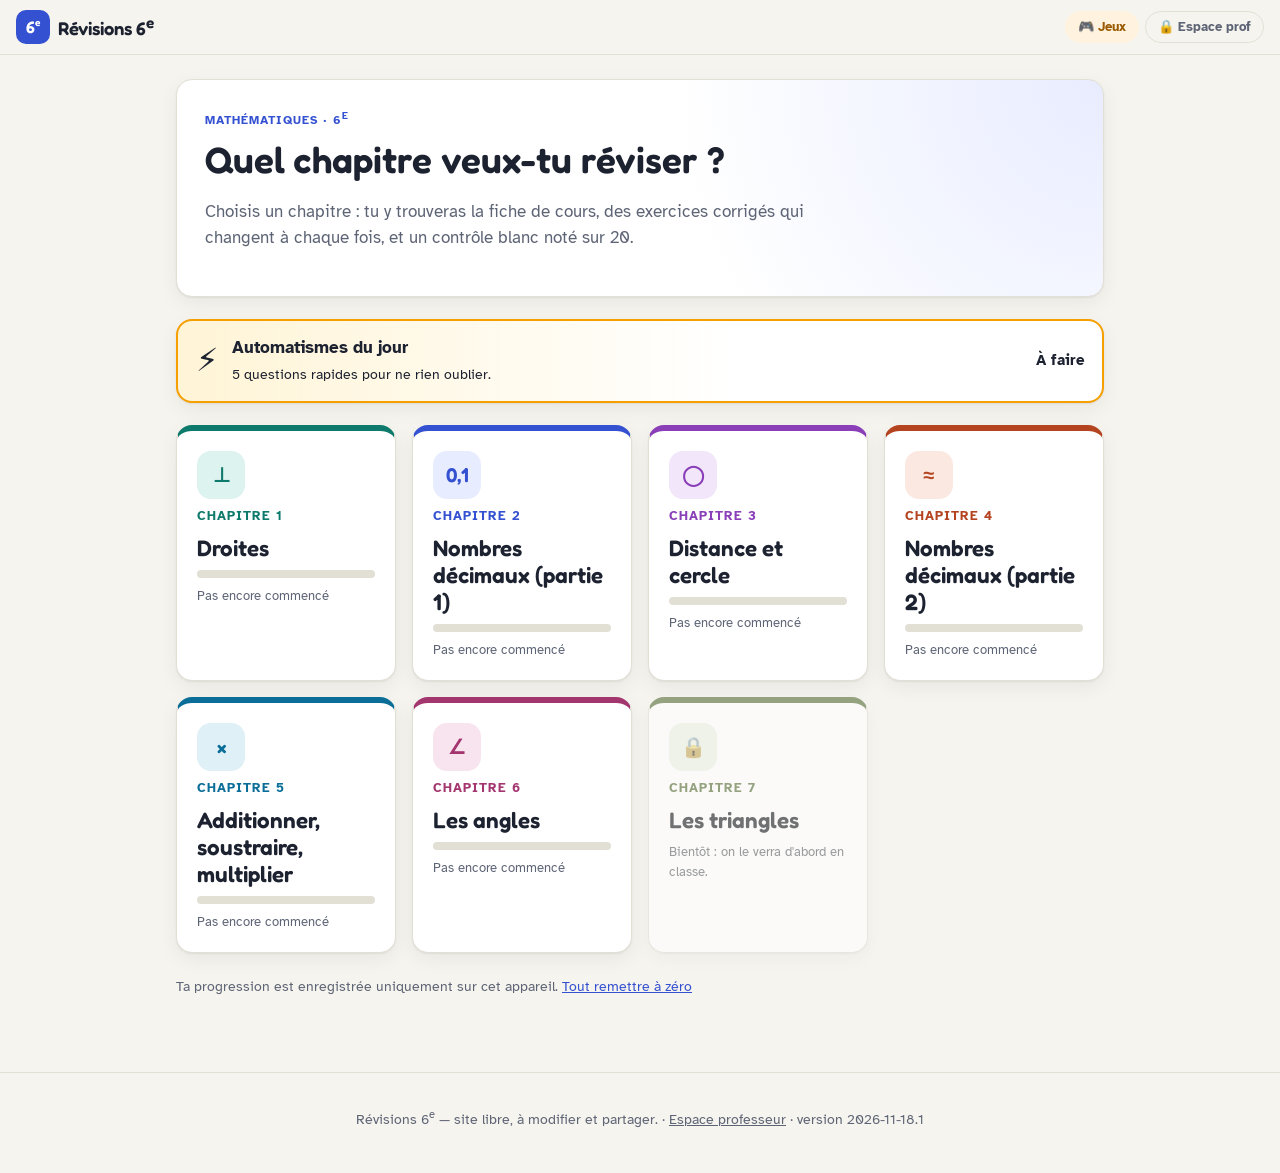
==== index.html @ 9676bc8a "Mon contrôle : bonne réponse écrite en vert dans les cases et correction à côté de l'énoncé ; messag" ====
<!doctype html>
<html lang="fr">
<head>
  <meta charset="utf-8">
  <meta name="viewport" content="width=device-width, initial-scale=1">
  <title>Révisions 6e — Mathématiques</title>
  <meta name="description" content="Site de révision tout-en-un pour les élèves de 6e : droites, nombres décimaux, distance et cercle, opérations, angles, triangles. Fiches de cours et exercices corrigés.">
  <link rel="preconnect" href="https://fonts.googleapis.com">
  <link rel="preconnect" href="https://fonts.gstatic.com" crossorigin>
  <link href="https://fonts.googleapis.com/css2?family=Atkinson+Hyperlegible:wght@400;700&family=Fredoka:wght@500;600&display=swap" rel="stylesheet">
  <meta name="site-version" content="2026-11-18.1">
  <link rel="stylesheet" href="style.css?v=2026-11-18.2">
  <link rel="stylesheet" href="chapitres-p2.css?v=2026-11-18.1">
</head>
<body>

<header class="top">
  <a href="#/" class="logo"><span class="logo-mark" id="logo-mark"><span>6<sup>e</sup></span></span><span>Révisions 6<sup>e</sup></span></a>
  <a href="#/" class="chap-pill" id="chap-pill" hidden></a>
  <nav id="nav" aria-label="Sections du chapitre"></nav>
  <span class="top-links">
    <a href="#/jeux" class="prof-link games-link" title="Tous les jeux du site">🎮 Jeux</a>
    <a href="#/prof" class="prof-link" title="Espace professeur (protégé par un code)">🔒 Espace prof</a>
  </span>
</header>

<main>

  <!-- ===================================================== -->
  <!-- CHOIX DU CHAPITRE                                      -->
  <!-- ===================================================== -->
  <section class="page" data-ch="" data-p="accueil">
    <div class="hero">
      <p class="kicker">Mathématiques · 6<sup>e</sup></p>
      <h1>Quel chapitre veux-tu réviser ?</h1>
      <p class="lead">Choisis un chapitre : tu y trouveras la fiche de cours, des exercices corrigés qui changent à chaque fois, et un contrôle blanc noté sur 20.</p>
    </div>
    <div id="auto-card"></div>
    <div class="chapters" id="chapters"></div>
    <p class="small muted">Ta progression est enregistrée uniquement sur cet appareil.
      <button type="button" id="reset" class="linkbtn">Tout remettre à zéro</button></p>
  </section>

  <!-- ===================================================== -->
  <!-- SALLE DE JEUX (tous les jeux du site)                  -->
  <!-- ===================================================== -->
  <section class="page" data-ch="_" data-p="salle-jeux">
    <div class="hero">
      <p class="kicker">Mathématiques · 6<sup>e</sup></p>
      <h1>🎮 Les jeux</h1>
    </div>
    <div class="chapters" id="games-hub"></div>
  </section>

  <!-- Jeux hors chapitre (listés dans la salle de jeux, adresse #/jeux/<data-p>) -->
  <section class="page" data-ch="_" data-p="aura-rush" data-game="1" data-game-name="Aura Rush" data-game-img="jeux-img/aura-rush.jpg" data-game-desc="4 minutes pour calculer un max de vitesses (v = d ÷ t) et faire exploser ton aura.">
    <p><a class="chap-pill" href="#/jeux">Tous les jeux</a></p>
    <h1>⚡ Aura Rush</h1>
    <p class="lead">Crée ton perso, puis calcule un maximum de vitesses en 4 minutes : chaque bonne réponse fait monter ton aura, chaque erreur la fait baisser !</p>
    <div class="game-frame" data-frame="https://darthialm.github.io/calculvitesse/">
      <div class="game-frame-bar">
        <button type="button" class="btn game-full">⛶ Plein écran</button>
        <a class="btn" href="https://darthialm.github.io/calculvitesse/" target="_blank" rel="noopener">Ouvrir dans un nouvel onglet ↗</a>
      </div>
      <iframe title="Aura Rush" allow="fullscreen" allowfullscreen></iframe>
    </div>
  </section>

  <!-- ===================================================== -->
  <!-- DEVOIR (lien donné par le professeur)                  -->
  <!-- ===================================================== -->
  <section class="page" data-ch="_" data-p="devoir">
    <div class="devoir-head hero"></div>
    <div class="devoir-start card"></div>
    <div class="exercise devoir-ex" hidden></div>
  </section>

  <!-- ===================================================== -->
  <!-- ESPACE PROFESSEUR                                      -->
  <!-- ===================================================== -->
  <section class="page" data-ch="_" data-p="prof">
    <h1>Espace professeur</h1>
    <div id="prof-lock" class="card lock">
      <p class="lead">Cet espace est réservé au professeur.</p>
      <label for="prof-code"><b>Code d'accès :</b></label>
      <div class="prof-row"><input type="password" id="prof-code" autocomplete="off" aria-label="Code d'accès">
      <button type="button" class="btn primary" id="prof-unlock">Entrer</button></div>
      <p class="lock-msg"></p>
    </div>
    <div id="prof-content" hidden>
      <p class="lead">Choisis une ou plusieurs notions, puis copie le lien du devoir pour tes élèves (ENT, Pronote…), ou lance-les au vidéoprojecteur. <button type="button" class="linkbtn" id="prof-relock">Verrouiller cet espace</button></p>
      <p class="small muted" id="prof-sync" aria-live="polite"></p>
      <div class="card p2-classeur">
        <h2>📒 Classeur de la période</h2>
        <p class="small">Progression par classe (à cocher ou datée selon ton emploi du temps), déroulé des séances, devoirs à copier avec le lien du site déjà prêt, tous les documents (cours, corrigés, évaluations) et les <b>parcours avec les prénoms</b>, dans l'ordre du plan de classe.</p>
        <p><a class="btn primary" href="classeur.html">Ouvrir le classeur →</a> <span class="small muted">Les documents sont chiffrés : le classeur te demande leur code la première fois.</span></p>
      </div>
      <div class="card" id="p2-ouverture"></div>
      <p id="bilan-open-row" hidden><a class="btn primary" id="bilan-open" target="_blank" rel="noopener">📊 Voir le bilan des devoirs (Grist)</a></p>
      <div class="prof-out card">
        <h2>1. Donner un devoir</h2>
        <div class="prof-opts">
          <span><label for="prof-n"><b>Nombre de questions :</b></label>
          <select id="prof-n"><option>5</option><option selected>10</option><option>15</option><option>20</option></select></span>
          <span><label for="prof-classe"><b>Classe :</b></label>
          <select id="prof-classe" class="cl-select"></select>
          <button type="button" class="mini" id="prof-classes-edit">✏️ Mes classes</button></span>
          <label class="prof-chk"><input type="checkbox" id="prof-form-use" disabled> Envoyer les résultats dans mon formulaire (voir 2.)</label>
          <label class="prof-chk"><input type="checkbox" id="prof-once"> Seul le premier essai compte (les suivants servent d'entraînement et ne sont pas envoyés)</label>
        </div>
        <div class="prof-row">
          <input type="text" id="prof-link" readonly aria-label="Lien du devoir">
          <button type="button" class="btn primary" id="prof-copy-link">Copier le lien</button>
          <a class="btn" id="prof-open" hidden>Essayer</a>
          <a class="btn" id="prof-projo" hidden>📽 Vidéoprojecteur</a>
        </div>
        <p id="prof-given" class="small" aria-live="polite"></p>
        <div id="prof-classes-box" class="classes-box" hidden>
          <label for="prof-classes-list"><b>Mes classes</b> (une par ligne) :</label>
          <textarea id="prof-classes-list" rows="5" placeholder="6A&#10;6B&#10;6C"></textarea>
          <p><button type="button" class="btn primary" id="prof-classes-save">Enregistrer</button> <span class="small muted">La liste reste enregistrée sur cet ordinateur.</span></p>
        </div>
        <p class="small muted"><b>Classe :</b> choisis la classe dans le menu avant de copier le lien ; elle est fixée dans le lien, les élèves n'ont rien à choisir. Fais un lien par classe. L'élève écrit seulement son prénom avant de commencer. À la fin, il obtient une carte de résultat (prénom, score, aide utilisée, date, numéro d'essai, code). Si ton formulaire Google est relié, le résultat t'est <b>envoyé automatiquement</b> ; sinon, l'élève te montre une capture d'écran ou te recopie son code.</p>
      </div>
      <div id="prof-list"></div>
      <div class="card">
        <h2>2. Recevoir les résultats automatiquement</h2>
        <p class="small">Les résultats de toute la classe arrivent dans un tableau, une ligne par élève, sans rien recopier. À faire <b>une seule fois</b>, avec <b>Grist</b> (apps.education.fr) :</p>
        <ol class="small steps-form">
          <li>Dans Grist, crée un document avec une table de <b>6 colonnes</b> nommées exactement : <b>Prénom, Code, Classe, Devoir, Score, Détail</b>.</li>
          <li>Ajoute une vue <b>Formulaire</b> sur cette table, avec ces 6 champs, puis clique sur <b>Publier</b>.</li>
          <li>Copie le lien du formulaire publié (il ressemble à <code>…/o/docs/forms/…/1</code>), colle-le ci-dessous, puis clique sur <b>Relier et tester</b>.</li>
        </ol>
        <div class="prof-row">
          <input type="text" id="prof-form" class="wide-inp" placeholder="https://grist.numerique.gouv.fr/o/docs/forms/…/1" aria-label="Lien du formulaire">
          <button type="button" class="btn primary" id="prof-form-test" hidden>Relier et tester</button>
        </div>
        <p id="prof-form-status" class="small muted"></p>
        <p class="small">Le test envoie une ligne « TEST » dans ta table : si elle arrive, tout fonctionne. Sinon, un message t'indique ce qui bloque : corrige-le et reteste.</p>
        <details class="howto small">
          <summary>Utiliser plutôt un formulaire Google</summary>
          <ol class="steps-form">
            <li>Sur forms.google.com, crée un formulaire avec 6 questions « Réponse courte », dans cet ordre : Prénom, Code, Classe, Devoir, Score, Détail.</li>
            <li>Paramètres → Réponses : ne collecte pas les e-mails, et décoche « Limiter aux utilisateurs de [ton établissement] ».</li>
            <li>Réponses → Associer à Sheets.</li>
            <li>⋮ → Obtenir le lien prérempli : écris <b>x</b> dans les 6 réponses, « Obtenir le lien », « Copier le lien », puis colle-le dans le champ ci-dessus.</li>
          </ol>
        </details>
        <p class="small muted">Ensuite, les liens de devoir que tu copies plus haut utilisent ce formulaire. Ce réglage reste enregistré sur cet appareil. Données transmises : prénom, classe, devoir, score, date, code. Vérifie avec ton établissement que l'outil choisi est autorisé.</p>
      </div>
      <div class="card" hidden>
        <h2>3. Bilan des résultats</h2>
        <div class="grist-auto widget-box">
          <p class="small"><b>⭐ Le plus simple : le bilan directement dans Grist</b>, toujours à jour, sans rien copier. À régler une fois :</p>
          <ol class="small steps-form">
            <li>Dans ton document Grist, clique sur <b>Ajouter</b> → <b>Ajouter un widget à la page</b>.</li>
            <li>Choisis le widget <b>Personnalisé</b> et, comme données, ta table de résultats, puis <b>Ajouter à la page</b>.</li>
            <li>Dans le panneau de droite, choisis « URL personnalisée » et colle cette adresse : <code id="widget-url"></code> <button type="button" class="mini" id="widget-copy">Copier</button></li>
            <li>Règle l'accès du widget sur <b>Lecture de la table</b> (Grist te le demande : clique sur « Accepter »).</li>
          </ol>
          <p class="small muted">Le bilan s'affiche alors dans Grist : une ligne par élève, choix du meilleur, premier ou dernier essai, élèves qui n'ont pas fait le devoir, codes suspects.</p>
          <p class="small"><b>Bouton d'accès rapide :</b> dans Grist, ouvre la page où se trouve le bilan, copie l'adresse en haut du navigateur et colle-la ici. Un bouton « 📊 Voir le bilan » apparaîtra en haut de cet espace.</p>
          <input type="text" id="bilan-link" class="wide-inp" placeholder="https://grist.numerique.gouv.fr/o/docs/…/p/2" aria-label="Lien de la page du bilan dans Grist">
        </div>
        <div class="grist-auto">
          <p class="small"><b>Chargement automatique depuis Grist</b> (avec une clé API ; refusé par le Grist de l'État) :</p>
          <ol class="small steps-form">
            <li>Dans Grist, ouvre ta table de résultats et copie l'adresse de la page (le lien du <b>document</b>) :
              <input type="text" id="gr-doc" class="wide-inp" placeholder="https://grist.numerique.gouv.fr/o/docs/…" aria-label="Lien du document Grist"></li>
            <li>Dans Grist, clique sur ton nom (en haut à droite) → <b>Paramètres du profil</b> → <b>Clé API</b> → <b>Créer</b>, puis copie la clé :
              <input type="password" id="gr-key" class="wide-inp" autocomplete="off" placeholder="Clé API Grist" aria-label="Clé API Grist"></li>
          </ol>
          <p><button type="button" class="btn primary" id="gr-load">🔄 Charger les résultats</button> <button type="button" class="linkbtn" id="gr-forget" hidden>Oublier la clé sur cet appareil</button></p>
          <p id="gr-status" class="gr-status muted">La clé reste uniquement sur cet appareil : elle n'est jamais mise dans les liens des élèves. Ne la donne à personne ; « Verrouiller cet espace » l'efface.</p>
        </div>
        <details class="howto small"${''}>
          <summary>Sans clé : copier-coller depuis Grist ou Google Sheets</summary>
          <p>Clique dans ta table, fais <kbd>Ctrl</kbd>+<kbd>A</kbd> pour tout sélectionner puis <kbd>Ctrl</kbd>+<kbd>C</kbd> pour copier, et colle ici avec <kbd>Ctrl</kbd>+<kbd>V</kbd> :</p>
        <textarea id="bilan-in" rows="4" aria-label="Lignes copiées depuis la table des résultats" placeholder="Colle ici toute ta table de résultats…"></textarea>
        <p><button type="button" class="linkbtn" id="bilan-clear">Effacer</button></p>
        </details>
        <div id="bilan-out"></div>
        <p class="small muted">Le bilan donne une ligne par élève, même s'il a fait le devoir plusieurs fois : tu choisis de retenir son meilleur essai, son premier ou son dernier. Chaque code est vérifié : une ligne tapée à la main ou recopiée sur un camarade est signalée à part. Rien de ce que tu colles n'est enregistré, sauf les listes de classe sur cet appareil.</p>
      </div>
      <div class="card" hidden>
        <h2>4. Vidéoprojecteur</h2>
        <p class="small">Coche des notions plus haut puis clique sur « 📽 Vidéoprojecteur ». Une question s'affiche en grand ; <kbd>R</kbd> affiche la réponse, <kbd>→</kbd> passe à la suivante, <kbd>F</kbd> met en plein écran. Un minuteur est disponible.</p>
      </div>
    </div>
  </section>

  <!-- ===================================================== -->
  <!-- VIDÉOPROJECTEUR                                        -->
  <!-- ===================================================== -->
  <section class="page" data-ch="_" data-p="projo">
    <div class="projo-stage"></div>
  </section>

  <!-- ===================================================== -->
  <!-- AUTOMATISMES DU JOUR                                   -->
  <!-- ===================================================== -->
  <section class="page" data-ch="_" data-p="retour">
    <div class="retour"></div>
  </section>

  <section class="page" data-ch="_" data-p="auto">
    <div class="hero">
      <p class="kicker">Tous les chapitres</p>
      <h1>⚡ Automatismes du jour</h1>
      <p class="lead auto-info"></p>
    </div>
    <div class="exercise auto-ex" style="margin-top:18px"></div>
  </section>

  <!-- ===================================================== -->
  <!-- CHAPITRE 1 : DROITES                                   -->
  <!-- ===================================================== -->
  <section class="page" data-ch="droites" data-p="accueil" data-title="Accueil">
    <div class="hero">
      <p class="kicker">Chapitre 1</p>
      <h1>Droites</h1>
      <p class="lead">Codage des points, appartenance, droites parallèles et perpendiculaires, tracés à l'équerre et à la règle.</p>
      <div class="hero-actions"><a class="btn primary" href="#/droites/fiche">Lire la fiche</a><a class="btn" href="#/droites/controle">Faire le contrôle blanc</a></div>
    </div>
    <h2 class="section-title">Ta progression</h2>
    <div class="cards ch-cards"></div>
  </section>

  <section class="page" data-ch="droites" data-p="fiche" data-title="Fiche">
    <h1>Fiche de révision — Droites</h1>
    <p class="lead">Le point et son codage, la droite et ses notations, la position de deux droites, les méthodes de tracé.</p>

    <article class="card">
      <h2><span class="badge">1</span> Le point</h2>
      <div class="rule"><b>Définition :</b> le point définit une <b>position</b> sur la feuille. On le nomme habituellement avec une <b>lettre majuscule</b>.</div>
      <h3>Point seul</h3>
      <div class="cd-grid">
        <figure><div data-cd="seul:x"></div><figcaption class="yes">OUI — croix ×, lettre décalée</figcaption></figure>
        <figure><div data-cd="seul:plus"></div><figcaption class="yes">OUI — croix +, lettre décalée</figcaption></figure>
        <figure><div data-cd="seul:under"></div><figcaption class="no">NON — lettre collée sous la croix</figcaption></figure>
        <figure><div data-cd="seul:glued"></div><figcaption class="no">NON — lettre collée à la croix</figcaption></figure>
        <figure><div data-cd="seul:square"></div><figcaption class="no">NON — lettre sur un carré</figcaption></figure>
        <figure><div data-cd="seul:letter"></div><figcaption class="no">NON — lettre seule</figcaption></figure>
      </div>
      <h3>Point sur une droite</h3>
      <div class="cd-grid">
        <figure><div data-cd="droite:dash"></div><figcaption class="yes">OUI — petit trait qui coupe la droite</figcaption></figure>
        <figure><div data-cd="droite:xon"></div><figcaption class="no">NON — croix sur la droite</figcaption></figure>
        <figure><div data-cd="droite:near"></div><figcaption class="no">NON — lettre sans marque</figcaption></figure>
      </div>
      <h3>Point à l'intersection de deux droites</h3>
      <div class="cd-grid">
        <figure><div data-cd="inter:plain"></div><figcaption class="yes">OUI — simple croisement nommé</figcaption></figure>
        <figure><div data-cd="inter:xadd"></div><figcaption class="no">NON — croix ajoutée</figcaption></figure>
        <figure><div data-cd="inter:vbar"></div><figcaption class="no">NON — trait ajouté</figcaption></figure>
      </div>
      <h3>Point comme sommet d'une figure</h3>
      <div class="cd-grid">
        <figure><div data-cd="sommet:plain"></div><figcaption class="yes">OUI — sommets nommés, sans croix</figcaption></figure>
        <figure><div data-cd="sommet:xall"></div><figcaption class="no">NON — une croix sur chaque sommet</figcaption></figure>
      </div>
      <p class="tip">Dans ces situations, on considère que le point est tracé <b>après</b> la figure. Si le point est tracé <b>avant</b> la droite, on obtient une croix sur la droite ou sur le croisement : cela donne une indication sur l'ordre de construction dans le programme de construction !</p>
      <a class="btn small-btn" href="#/droites/points">S'entraîner →</a>
    </article>

    <article class="card">
      <h2><span class="badge">2</span> La droite</h2>
      <div class="rule"><b>Définition et notations :</b>
        <ul class="tight">
          <li>Une droite est <b>illimitée</b> : il est impossible de la représenter entièrement. On la note entre <b>parenthèses</b>, par exemple (d).</li>
          <li>Des points sont <b>alignés</b> lorsqu'ils se trouvent sur une même droite.</li>
          <li><b>Appartenance :</b> si le point C est sur la droite (d), on note C ∈ (d) ; si le point D n'est pas sur (d), on note D ∉ (d).</li>
        </ul>
      </div>
      <p class="example">Si A, B et C sont sur la droite (d), ils sont alignés. Deux points de la droite permettent de lui donner d'autres noms : (AB), (BA), (AC), (CA), (BC) ou (CB).</p>
      <h3>Position de deux droites</h3>
      <div class="table-wrap">
        <table class="voc pos">
          <thead><tr><th></th><th>Droites parallèles</th><th>Droites sécantes</th><th>Droites perpendiculaires</th></tr></thead>
          <tbody>
            <tr><th>Définition</th><td>(d) et (d′) ne se coupent jamais.</td><td>(d) et (d′) se coupent au point O.</td><td>(d) et (d′) se coupent en formant un angle droit.</td></tr>
            <tr><th>Schéma</th><td><div class="fig-box" data-fig="pos-par"></div></td><td><div class="fig-box" data-fig="pos-sec"></div></td><td><div class="fig-box" data-fig="pos-perp"></div></td></tr>
            <tr><th>Notation</th><td>(d) // (d′)</td><td>pas de notation</td><td>(d) ⊥ (d′)</td></tr>
          </tbody>
        </table>
      </div>
      <h3>Méthode : reconnaître la position des droites</h3>
      <div class="fig-row">
        <ul class="checklist">
          <li>Noms de la droite (h) : (AC), (CA), (AE), (EA), (CE) ou (EC).</li>
          <li>Droites perpendiculaires : (BD) ⊥ (d) et (BD) ⊥ (d′).</li>
          <li>Droites parallèles : (d) // (d′).</li>
          <li>Droites sécantes non perpendiculaires : (d) et (h) sont sécantes en A.</li>
        </ul>
        <div class="fig-box" data-fig="ex-noms"></div>
      </div>
      <a class="btn small-btn" href="#/droites/positions">S'entraîner →</a>
    </article>

    <article class="card">
      <h2><span class="badge">3</span> Méthodes de tracés</h2>
      <h3>Tracer la perpendiculaire à (d) passant par A</h3>
      <div class="fig-row">
        <ol class="steps">
          <li>Tracer une première droite (d).</li>
          <li>Bien aligner le petit côté de l'équerre avec cette droite, et faire glisser l'équerre jusqu'au point A.</li>
          <li>Tracer la perpendiculaire le long de l'autre côté de l'angle droit.</li>
        </ol>
        <div class="fig-box" data-fig="anim-perp"></div>
      </div>
      <h3>Tracer la parallèle à (d) passant par A</h3>
      <div class="fig-row">
        <ol class="steps">
          <li>Placer l'équerre le long de la droite (d) et la règle contre l'équerre.</li>
          <li>Faire glisser l'équerre le long de la règle jusqu'au point A.</li>
          <li>Tracer la droite parallèle à (d) passant par A.</li>
        </ol>
        <div class="fig-box" data-fig="anim-par"></div>
      </div>
      <div class="rule"><b>Propriété :</b> deux droites perpendiculaires à une même droite sont <b>toujours parallèles</b>. C'est sur elle que repose la méthode.</div>
      <p class="tip"><b>Autre méthode possible :</b> on peut aussi tracer une parallèle uniquement à l'équerre, en construisant deux perpendiculaires successives.</p>
      <a class="btn small-btn" href="#/droites/tracer">S'entraîner à tracer →</a>
    </article>
  </section>

  <section class="page" data-ch="droites" data-p="points" data-title="Points et droites">
    <h1>Points et droites</h1>
    <p class="lead">Coder un point selon la situation, utiliser ∈ et ∉, reconnaître des points alignés et nommer une droite.</p>
    <h2 class="ex-title">Coder un point</h2>
    <div class="exercise" data-gen="d-codage"></div>
    <div class="grid2">
      <div><h2 class="ex-title">Appartenance et alignement</h2><div class="exercise" data-gen="d-appartient"></div></div>
      <div><h2 class="ex-title">Nommer une droite</h2><div class="exercise" data-gen="d-noms"></div></div>
    </div>
  </section>

  <section class="page" data-ch="droites" data-p="positions" data-title="Positions">
    <h1>Position de deux droites</h1>
    <p class="lead">Parallèles, sécantes ou perpendiculaires ? Attention : une droite est illimitée, il faut parfois la prolonger.</p>
    <h2 class="ex-title">Reconnaître la position</h2>
    <div class="exercise" data-gen="d-position"></div>
    <h2 class="ex-title">Deux perpendiculaires à une même droite</h2>
    <div class="exercise" data-gen="d-prop"></div>
  </section>

  <section class="page" data-ch="droites" data-p="tracer" data-title="Tracer">
    <h1>Tracer des perpendiculaires et des parallèles</h1>
    <p class="lead">Utilise les instruments comme sur ta feuille. Quand ta figure est finie, clique sur « Vérifier ».</p>
    <details class="howto">
      <summary>Comment utiliser les instruments ?</summary>
      <ul>
        <li><b>⊥ Équerre :</b> clique sur la droite de référence, puis sur le point par lequel doit passer la perpendiculaire.</li>
        <li><b>∥ Parallèle (règle + équerre) :</b> clique sur la droite de référence, puis sur le point par lequel doit passer la parallèle.</li>
        <li><b>📏 Règle, ⟷ Droite, ↗ Demi-droite :</b> clique sur le point de départ, puis à l'arrivée.</li>
        <li><b>× Point :</b> se place exactement sur les intersections et les tracés.</li>
        <li><b>✋ Déplacer :</b> si ta figure sort du cadre, fais glisser la feuille. <b>↶ Annuler</b> efface ton dernier tracé.</li>
      </ul>
    </details>
    <h2 class="ex-title">Tracer une perpendiculaire</h2>
    <div class="exercise" data-gen="d-perp"></div>
    <h2 class="ex-title">Tracer une parallèle</h2>
    <div class="exercise" data-gen="d-par"></div>
  </section>

  <section class="page" data-ch="droites" data-p="jeux" data-title="🎮 Jeux" data-game="1" data-game-name="Droite parfaite" data-game-img="jeux-img/droite-parfaite.jpg" data-game-desc="Trace une parallèle ou une perpendiculaire parfaite, sans équerre.">
    <h1>Jeux — Droites</h1>
    <p class="lead">Droite parfaite : trace une parallèle ou une perpendiculaire parfaite, sans équerre.</p>
    <div class="game" data-game="droite"></div>
  </section>

  <section class="page" data-ch="droites" data-p="erreurs" data-title="Mes erreurs">
    <h1>Mes erreurs — Droites</h1>
    <p class="lead">Les types de questions que tu as ratés reviennent ici. Un point faible disparaît après 2 réussites d'affilée sans indice.</p>
    <div class="weak-summary"></div>
    <div class="exercise" data-weak="droites"></div>
  </section>

  <section class="page" data-ch="droites" data-p="controle" data-title="Contrôle blanc" data-exam="1">
    <h1>Contrôle blanc — Droites</h1>
    <p class="lead">15 questions, dont des tracés et des questions ★ plus difficiles. Une seule tentative par question, comme le jour du devoir !</p>
    <div class="exercise exam" data-exam="droites"></div>
  </section>

  <!-- ===================================================== -->
  <!-- CHAPITRE 2 : NOMBRES DÉCIMAUX (PARTIE 1)               -->
  <!-- ===================================================== -->
  <section class="page" data-ch="decimaux1" data-p="accueil" data-title="Accueil">
    <div class="hero">
      <p class="kicker">Chapitre 2</p>
      <h1>Nombres décimaux (partie 1)</h1>
      <p class="lead">Les nombres entiers et décimaux : rangs des chiffres, décomposition, zéros inutiles et fractions décimales.</p>
      <div class="hero-actions"><a class="btn primary" href="#/decimaux1/fiche">Lire la fiche</a><a class="btn" href="#/decimaux1/controle">Faire le contrôle blanc</a></div>
    </div>
    <h2 class="section-title">Ta progression</h2>
    <div class="cards ch-cards"></div>
  </section>

  <section class="page" data-ch="decimaux1" data-p="fiche" data-title="Fiche">
    <h1>Fiche de révision — Nombres entiers et décimaux</h1>
    <p class="lead">Écrire, lire et décomposer les nombres entiers et décimaux.</p>

    <article class="card">
      <h2><span class="badge">1</span> Les nombres entiers</h2>
      <div class="rule"><b>Principes de numération :</b>
        <ol class="tight">
          <li>Notre numération utilise 10 symboles appelés <b>chiffres</b> : 0, 1, 2, 3, 4, 5, 6, 7, 8, 9.</li>
          <li>La <b>position</b> d'un chiffre dans un nombre détermine sa valeur : c'est le principe de la numération de position.</li>
          <li>Pour faciliter la lecture des grands nombres, on regroupe les chiffres par <b>tranches de trois</b> à partir de la <b>droite</b>.</li>
        </ol>
      </div>
      <div data-numtab="4819035621"></div>
      <p class="example">4819035621 s'écrit plus clairement 4 819 035 621. Dans ce nombre, 3 est le chiffre des dizaines de mille.</p>
      <h3>Reconnaître le rang d'un chiffre et déterminer des quantités</h3>
      <ul class="checklist">
        <li>8 <u>3</u>92 : 3 est le chiffre des centaines.</li>
        <li><u>5</u> 104 : 5 est le chiffre des unités de mille (ou milliers).</li>
        <li>9 21<u>8</u> : 8 est le chiffre des unités.</li>
        <li><u>7</u>2 450 000 : 7 est le chiffre des dizaines de millions.</li>
        <li>Dans 9 382, il y a <b>938 dizaines</b> (938 × 10 = 9 380) et <b>93 centaines</b> (93 × 100 = 9 300).</li>
      </ul>
      <p class="warnbox"><b>Attention :</b> « le <b>chiffre</b> des dizaines » de 9 382 est 8 (un seul chiffre), mais « le <b>nombre</b> de dizaines » est 938.</p>
      <h3>Décomposer un nombre entier selon ses rangs</h3>
      <p class="example">7 418 = (7 × 1 000) + (4 × 100) + (1 × 10) + (8 × 1)<br>360 520 = (3 × 100 000) + (6 × 10 000) + (5 × 100) + (2 × 10)</p>
      <a class="btn small-btn" href="#/decimaux1/rangs">S'entraîner →</a>
    </article>

    <article class="card">
      <h2><span class="badge">2</span> Nombres décimaux</h2>
      <div class="rule"><b>Définition :</b> un nombre décimal est composé de deux parties séparées par une virgule : la <b>partie entière</b> (à gauche de la virgule) et la <b>partie décimale</b> (à droite de la virgule).</div>
      <p class="example">83,614 = 83 + 0,614. Ici, 83 est la partie entière et 0,614 est la partie décimale.</p>
      <div data-numtab="83,614"></div>
      <h3>Reconnaître le rang d'un chiffre décimal</h3>
      <ul class="checklist">
        <li>14,<u>8</u>2 : 8 est le chiffre des dixièmes.</li>
        <li>309,1<u>7</u>5 : 7 est le chiffre des centièmes.</li>
        <li><u>6</u>1,54 : 6 est le chiffre des dizaines.</li>
        <li>0,00<u>9</u> : 9 est le chiffre des millièmes.</li>
        <li>Dans 83,614, il y a <b>836 dixièmes</b> et <b>8 361 centièmes</b>.</li>
      </ul>
      <h3>Zéros inutiles</h3>
      <div class="rule"><b>Règle :</b> on peut supprimer les zéros situés aux extrémités de la partie entière (à gauche) ou de la partie décimale (à droite) sans changer la valeur du nombre.</div>
      <p class="example">067,30 = 67,3 &nbsp;·&nbsp; 402,080 = 402,08 &nbsp;·&nbsp; 09,500 = 9,5 &nbsp;·&nbsp; 180,00 = 180</p>
      <p class="warnbox"><b>Attention :</b> les zéros <b>au milieu</b> d'un nombre sont utiles ! Dans 402,08, si on enlève un zéro, le nombre change.</p>
      <a class="btn small-btn" href="#/decimaux1/decomposer">S'entraîner →</a>
    </article>

    <article class="card">
      <h2><span class="badge">3</span> Fractions décimales</h2>
      <div class="rule"><b>Définition :</b> une fraction décimale est une fraction dont le dénominateur est 10, 100, 1 000…</div>
      <div class="table-wrap">
        <table class="voc">
          <thead><tr><th>En lettres</th><th>Fraction décimale</th><th>Écriture décimale</th></tr></thead>
          <tbody>
            <tr><td>Un dixième</td><td>[[1|10]]</td><td>0,1</td></tr>
            <tr><td>Un centième</td><td>[[1|100]]</td><td>0,01</td></tr>
            <tr><td>Un millième</td><td>[[1|1 000]]</td><td>0,001</td></tr>
            <tr><td>Seize centièmes</td><td>[[16|100]]</td><td>0,16</td></tr>
            <tr><td>Trois-cent-deux dixièmes</td><td>[[302|10]]</td><td>30,2</td></tr>
          </tbody>
        </table>
      </div>
      <h3>Passer d'une écriture décimale à une fraction décimale</h3>
      <ul class="checklist">
        <li>3,7 = [[37|10]] (car 7 est le chiffre des dixièmes)</li>
        <li>82,19 = [[8 219|100]] (car 9 est le chiffre des centièmes)</li>
        <li>[[73|100]] = 0,73 et [[841|10]] = 84,1</li>
      </ul>
      <h3>Décomposer un nombre sous différentes formes</h3>
      <ul class="tight">
        <li>En lettres : 614 unités et 28 centièmes (ou 614 unités, 2 dixièmes et 8 centièmes)</li>
        <li>Fraction décimale : 614,28 = [[61 428|100]]</li>
        <li>Somme d'un entier et d'une fraction décimale : 614,28 = 614 + [[28|100]]</li>
        <li>Décomposition selon les rangs : (6 × 100) + (1 × 10) + (4 × 1) + (2 × [[1|10]]) + (8 × [[1|100]])</li>
      </ul>
      <div class="tip"><b>À retenir — un même nombre décimal possède plusieurs écritures :</b>
        <ol class="tight">
          <li>l'écriture décimale : 12,35 ;</li>
          <li>la fraction décimale : [[1 235|100]] ;</li>
          <li>la somme d'un entier et d'une fraction décimale : 12 + [[35|100]] ;</li>
          <li>la décomposition par rangs : (1 × 10) + (2 × 1) + (3 × [[1|10]]) + (5 × [[1|100]]).</li>
        </ol>
      </div>
      <a class="btn small-btn" href="#/decimaux1/fractions">S'entraîner →</a>
    </article>
  </section>

  <section class="page" data-ch="decimaux1" data-p="rangs" data-title="Rangs">
    <h1>Rangs et classes</h1>
    <p class="lead">Repère le rang d'un chiffre, compte les dizaines ou les dixièmes, regroupe les chiffres par tranches de trois.</p>
    <h2 class="ex-title">Rang d'un chiffre</h2>
    <div class="exercise" data-gen="n-rang"></div>
    <div class="grid2">
      <div><h2 class="ex-title">Combien de… ?</h2><div class="exercise" data-gen="n-combien"></div></div>
      <div><h2 class="ex-title">Tranches de trois chiffres</h2><div class="exercise" data-gen="n-tranches"></div></div>
    </div>
  </section>

  <section class="page" data-ch="decimaux1" data-p="decomposer" data-title="Décomposer">
    <h1>Décomposer et simplifier l'écriture</h1>
    <p class="lead">Décompose un nombre selon ses rangs (ou retrouve-le), puis repère les zéros inutiles.</p>
    <h2 class="ex-title">Décomposer, recomposer</h2>
    <div class="exercise" data-gen="n-decomp"></div>
    <h2 class="ex-title">Zéros inutiles</h2>
    <div class="exercise" data-gen="n-zeros"></div>
  </section>

  <section class="page" data-ch="decimaux1" data-p="fractions" data-title="Fractions décimales">
    <h1>Fractions décimales</h1>
    <p class="lead">Passe de l'écriture décimale à la fraction décimale, des lettres aux chiffres, et écris un même nombre de plusieurs façons. Tape une fraction avec une barre : <code>37/10</code>.</p>
    <h2 class="ex-title">Écriture décimale ↔ fraction décimale</h2>
    <div class="exercise" data-gen="n-fracdec"></div>
    <div class="grid2">
      <div><h2 class="ex-title">Des lettres aux chiffres</h2><div class="exercise" data-gen="n-lettres"></div></div>
      <div><h2 class="ex-title">Différentes écritures</h2><div class="exercise" data-gen="n-formes"></div></div>
    </div>
  </section>

  <section class="page" data-ch="decimaux1" data-p="erreurs" data-title="Mes erreurs">
    <h1>Mes erreurs — Nombres décimaux (partie 1)</h1>
    <p class="lead">Les types de questions que tu as ratés reviennent ici. Un point faible disparaît après 2 réussites d'affilée sans indice.</p>
    <div class="weak-summary"></div>
    <div class="exercise" data-weak="decimaux1"></div>
  </section>

  <section class="page" data-ch="decimaux1" data-p="controle" data-title="Contrôle blanc" data-exam="1">
    <h1>Contrôle blanc — Nombres décimaux (partie 1)</h1>
    <p class="lead">15 questions qui mélangent tous les savoir-faire, dont des questions ★ plus difficiles. Une seule tentative par question, comme le jour du devoir !</p>
    <div class="exercise exam" data-exam="decimaux1"></div>
  </section>

  <!-- ===================================================== -->
  <!-- CHAPITRE 3 : DISTANCE ET CERCLE                        -->
  <!-- ===================================================== -->
  <section class="page" data-ch="cercle" data-p="accueil" data-title="Accueil">
    <div class="hero">
      <p class="kicker">Chapitre 3</p>
      <h1>Distance et cercle</h1>
      <p class="lead">Segment, demi-droite et longueur, milieu, médiatrice, vocabulaire du cercle, cercle et disque.</p>
      <div class="hero-actions"><a class="btn primary" href="#/cercle/fiche">Lire la fiche</a><a class="btn" href="#/cercle/controle">Faire le contrôle blanc</a></div>
    </div>
    <h2 class="section-title">Ta progression</h2>
    <div class="cards ch-cards"></div>
  </section>

  <section class="page" data-ch="cercle" data-p="fiche" data-title="Fiche">
    <h1>Fiche de révision — Distance et cercle</h1>
    <p class="lead">Les notations, le milieu, la médiatrice et le vocabulaire du cercle.</p>

    <article class="card">
      <h2><span class="badge">1</span> Segment, demi-droite et milieu</h2>
      <div class="table-wrap">
        <table class="voc notat">
          <thead><tr><th>Objet géométrique</th><th>Notation</th><th>Représentation</th></tr></thead>
          <tbody>
            <tr><td>Le segment d'extrémités A et B</td><td>[AB]</td><td><div data-fig="n-seg"></div></td></tr>
            <tr><td>La demi-droite d'origine A passant par B</td><td>[AB)</td><td><div data-fig="n-ray"></div></td></tr>
            <tr><td>La demi-droite d'origine B passant par A</td><td>[BA)</td><td><div data-fig="n-rayr"></div></td></tr>
            <tr><td>La longueur (distance entre A et B)</td><td>AB = 3,5 cm</td><td><div data-fig="n-len"></div></td></tr>
          </tbody>
        </table>
      </div>
      <div class="warnbox"><b>Attention aux notations !</b>
        <ul class="tight">
          <li>[AB] désigne l'<b>objet géométrique</b> (la figure), alors que AB désigne un <b>nombre</b> (la longueur).</li>
          <li>On écrit AB = 5 cm, mais on n'écrit <b>jamais</b> [AB] = 5 cm.</li>
          <li><b>Appartenance :</b> si un point M se trouve sur le segment [AB], on note M ∈ [AB]. S'il n'y est pas, on note M ∉ [AB].</li>
        </ul>
      </div>
      <h3>Milieu d'un segment</h3>
      <div class="fig-row">
        <div class="rule">Le <b>milieu</b> d'un segment est le point qui appartient au segment et qui le partage en deux segments de même longueur. On code les longueurs égales avec le même symbole.<br><br><b>I est le milieu de [AB]</b> signifie que : <b>I ∈ [AB]</b> et <b>AI = IB</b>.</div>
        <div class="fig-box" data-fig="milieu"></div>
      </div>
      <h3>Unité de longueur</h3>
      <p>L'unité de référence pour mesurer une longueur est le <b>mètre</b> (m). On peut le découper (décimètre, centimètre, millimètre) ou le prendre plusieurs fois (décamètre, hectomètre, kilomètre) pour s'adapter à la taille de ce que l'on cherche à mesurer.</p>
      <div class="units"><span>km</span><span>hm</span><span>dam</span><span class="m">m</span><span>dm</span><span>cm</span><span>mm</span></div>
      <a class="btn small-btn" href="#/cercle/notations">S'entraîner →</a>
    </article>

    <article class="card">
      <h2><span class="badge">2</span> Médiatrice d'un segment</h2>
      <div class="rule"><b>Définition :</b> la médiatrice d'un segment est la droite qui passe par son <b>milieu</b> et qui lui est <b>perpendiculaire</b>.</div>
      <div class="rule"><b>Propriété d'équidistance :</b> si un point appartient à la médiatrice d'un segment, alors il est situé à égale distance des deux extrémités de ce segment (il est <b>équidistant</b>).</div>
      <div class="rule"><b>Réciproque :</b> si un point est équidistant des extrémités A et B, alors il se trouve sur la médiatrice du segment [AB].</div>
      <h3>Méthode : tracer la médiatrice du segment [AB] au compas</h3>
      <div class="fig-row">
        <ol class="steps">
          <li>On prend un écartement de compas <b>supérieur à la moitié</b> de la longueur du segment (on peut prendre beaucoup plus si l'on veut).</li>
          <li>En piquant en A, on trace deux arcs de cercle (un au-dessus et un en dessous du segment).</li>
          <li>En gardant le <b>même écartement</b>, on pique en B et on trace deux autres arcs de cercle.</li>
          <li>Les arcs se coupent en deux points E et F. La droite (EF) est la <b>médiatrice</b> du segment [AB].</li>
        </ol>
        <div class="fig-box" data-fig="anim-med"></div>
      </div>
      <a class="btn small-btn" href="#/cercle/mediatrice">S'entraîner →</a>
    </article>

    <article class="card">
      <h2><span class="badge">3</span> Cercle et disque</h2>
      <div class="fig-row">
        <div class="rule"><b>Vocabulaire du cercle :</b>
          <ul class="tight">
            <li>Un <b>cercle</b> de centre O est l'ensemble de tous les points situés à la <b>même distance</b> du centre O.</li>
            <li>Un <b>rayon</b> est un segment reliant le centre O à un point du cercle.</li>
            <li>Un <b>diamètre</b> est un segment passant par <b>le centre O</b> et reliant deux points du cercle.</li>
            <li>Une <b>corde</b> est un segment reliant <b>deux points</b> du cercle.</li>
            <li>Un <b>arc de cercle</b> est une portion de cercle comprise entre deux points.</li>
          </ul>
        </div>
        <div class="fig-box" data-fig="voc"></div>
      </div>
      <div class="rule"><b>Propriétés des longueurs :</b>
        <ul class="tight">
          <li>La longueur d'un diamètre est égale au <b>double</b> de la longueur d'un rayon.</li>
          <li>Le centre O est le <b>milieu</b> de tous les diamètres du cercle.</li>
        </ul>
      </div>
      <h3>Différence entre cercle et disque</h3>
      <p>Le cercle et le disque sont deux figures géométriques différentes qu'on a tendance à confondre…</p>
      <div class="cd-grid two">
        <figure><div class="fig-box" data-fig="cercle"></div><figcaption>Le <b>cercle</b> est le <b>contour</b> (la ligne) — comme un anneau.</figcaption></figure>
        <figure><div class="fig-box" data-fig="disque"></div><figcaption>Le <b>disque</b> est la <b>surface intérieure</b> (le plein) — comme une pizza.</figcaption></figure>
      </div>
      <a class="btn small-btn" href="#/cercle/cercle">S'entraîner →</a>
    </article>
  </section>

  <section class="page" data-ch="cercle" data-p="notations" data-title="Notations et milieu">
    <h1>Notations et milieu</h1>
    <p class="lead">Segment, demi-droite, droite, longueur : chaque objet a sa notation. Et le milieu, c'est deux conditions !</p>
    <div class="grid2">
      <div><h2 class="ex-title">Segment, demi-droite, droite</h2><div class="exercise" data-gen="c-notation"></div></div>
      <div><h2 class="ex-title">Bien écrire</h2><div class="exercise" data-gen="c-ecrire"></div></div>
    </div>
    <h2 class="ex-title">Milieu d'un segment</h2>
    <div class="exercise" data-gen="c-milieu"></div>
    <h2 class="ex-title">Tracer une demi-droite ou un milieu</h2>
    <div class="exercise" data-gen="c-tracer"></div>
  </section>

  <section class="page" data-ch="cercle" data-p="mediatrice" data-title="Médiatrice">
    <h1>Médiatrice d'un segment</h1>
    <p class="lead">Utilise la propriété d'équidistance et sa réciproque, puis trace la médiatrice au compas.</p>
    <h2 class="ex-title">Propriété et réciproque</h2>
    <div class="exercise" data-gen="c-med-prop"></div>
    <h2 class="ex-title">Tracer la médiatrice au compas</h2>
    <div class="exercise" data-gen="c-med-trace"></div>
  </section>

  <section class="page" data-ch="cercle" data-p="cercle" data-title="Cercle">
    <h1>Le cercle</h1>
    <p class="lead">Rayon, diamètre, corde, arc : reconnais-les. Puis trace des cercles au compas.</p>
    <div class="grid2">
      <div><h2 class="ex-title">Vocabulaire du cercle</h2><div class="exercise" data-gen="c-voc"></div></div>
      <div><h2 class="ex-title">Rayon et diamètre</h2><div class="exercise" data-gen="c-rd"></div></div>
    </div>
    <h2 class="ex-title">Cercle et disque</h2>
    <div class="exercise" data-gen="c-disque"></div>
    <h2 class="ex-title">Tracer un cercle</h2>
    <div class="exercise" data-gen="c-trace-cercle"></div>
  </section>

  <section class="page" data-ch="cercle" data-p="erreurs" data-title="Mes erreurs">
    <h1>Mes erreurs — Distance et cercle</h1>
    <p class="lead">Les types de questions que tu as ratés reviennent ici. Un point faible disparaît après 2 réussites d'affilée sans indice.</p>
    <div class="weak-summary"></div>
    <div class="exercise" data-weak="cercle"></div>
  </section>

  <section class="page" data-ch="cercle" data-p="controle" data-title="Contrôle blanc" data-exam="1">
    <h1>Contrôle blanc — Distance et cercle</h1>
    <p class="lead">15 questions, dont des tracés et des questions ★ plus difficiles. Une seule tentative par question !</p>
    <div class="exercise exam" data-exam="cercle"></div>
  </section>

  <!-- ===================================================== -->
  <!-- CHAPITRE 4 : NOMBRES DÉCIMAUX (PARTIE 2)               -->
  <!-- ===================================================== -->
  <section class="page" data-ch="decimaux2" data-p="accueil" data-title="Accueil">
    <div class="hero">
      <p class="kicker">Chapitre 4</p>
      <h1>Nombres décimaux (partie 2)</h1>
      <p class="lead">Demi-droite graduée, comparer et ranger, intercaler, encadrer et arrondir.</p>
      <div class="hero-actions"><a class="btn primary" href="#/decimaux2/fiche">Lire la fiche</a><a class="btn" href="#/decimaux2/controle">Faire le contrôle blanc</a></div>
    </div>
    <h2 class="section-title">Ta progression</h2>
    <div class="cards ch-cards"></div>
  </section>

  <section class="page" data-ch="decimaux2" data-p="fiche" data-title="Fiche">
    <h1>Fiche de révision — Comparer et arrondir</h1>
    <p class="lead">La demi-droite graduée, la comparaison des nombres décimaux, l'encadrement et l'arrondi.</p>

    <article class="card">
      <h2><span class="badge">1</span> La demi-droite graduée</h2>
      <div class="rule"><b>Définition et vocabulaire :</b>
        <ul class="tight">
          <li>Une demi-droite graduée est une demi-droite sur laquelle on choisit une <b>origine</b> et une <b>unité de longueur</b> que l'on reporte régulièrement.</li>
          <li>Chaque point d'une demi-droite graduée est repéré par un nombre appelé son <b>abscisse</b>.</li>
          <li>L'origine de la demi-droite graduée correspond à l'abscisse 0.</li>
          <li>Si un point A a pour abscisse 4, on note A(4).</li>
        </ul>
      </div>
      <div class="nl" id="hl-intro"></div>
      <p class="example">Le point A est à 4 unités de l'origine : son abscisse est 4. On note <b>A(4)</b>.</p>

      <h3>Méthode 1 : trouver ce que vaut une graduation</h3>
      <p>Avant de lire ou de placer un point, on cherche <b>toujours</b> ce que vaut une petite case entre deux traits.</p>
      <div class="nl" id="hl-pas"></div>
      <ol class="steps">
        <li>On choisit deux nombres écrits qui se suivent : ici <b>7</b> et <b>8</b>. Pour aller de 7 à 8, on avance de 8 − 7 = <b>1</b>.</li>
        <li>On compte les petites cases entre 7 et 8 : il y en a <b>10</b> (elles sont numérotées en orange).</li>
        <li>On partage : 1 : 10 = <b>0,1</b>. Chaque case vaut donc <b>un dixième</b>.</li>
      </ol>
      <p class="warnbox"><b>Piège :</b> on compte les <b>cases</b>, pas les traits. Entre 7 et 8, il y a 11 traits mais seulement 10 cases.</p>

      <h3>Méthode 2 : lire ou placer un point</h3>
      <p>On part du nombre écrit <b>juste avant</b> le point, puis on avance case par case en ajoutant ce que vaut une case.</p>
      <div class="nl" id="hl-lire"></div>
      <p class="example"><b>Lire l'abscisse de A.</b> A est après 7. On compte les cases à partir de 7 : 7,1 ; 7,2 ; 7,3. A est 3 cases après 7, donc <b>A(7,3)</b>.</p>
      <p class="example"><b>Placer le point B(8,6).</b> 8,6 est entre 8 et 9. On part de 8 et on avance de 6 cases : 8,1 ; 8,2 ; 8,3 ; 8,4 ; 8,5 ; 8,6. On place B sur ce trait.</p>

      <h3>Toujours la même méthode, avec d'autres graduations</h3>
      <div class="p2-figgrid hl-grid">
        <figure><div class="nl" id="hl-unite"></div><figcaption>De 14 à 15 : 1 seule case, qui vaut <b>1</b>. C est au milieu de cette case : <b>C(14,5)</b>.</figcaption></figure>
        <figure><div class="nl" id="hl-cent"></div><figcaption>De 2,3 à 2,4 : on avance de 0,1 en 10 cases. Une case vaut 0,1 : 10 = <b>0,01</b>. D est 4 cases après 2,3 : <b>D(2,34)</b>.</figcaption></figure>
      </div>
      <p class="tip"><b>Si l'abscisse est une fraction</b>, on l'écrit d'abord en nombre décimal, puis on la place comme d'habitude : [[433|10]] = 43,3 et 41 + [[9|10]] = 41,9.</p>
      <a class="btn small-btn" href="#/decimaux2/demidroite">S'entraîner →</a>
    </article>

    <article class="card">
      <h2><span class="badge">2</span> Comparer et ordonner les nombres décimaux</h2>
      <div class="rule"><b>Symboles :</b> &lt; signifie « est inférieur à » (ex. : 2,5 &lt; 2,8) ; &gt; signifie « est supérieur à » (ex. : 4,2 &gt; 3,9).</div>
      <div class="rule"><b>Règle de comparaison :</b>
        <ol class="tight">
          <li>On compare d'abord les <b>parties entières</b>. Le plus grand nombre est celui qui a la plus grande partie entière.</li>
          <li>Si les parties entières sont égales, on compare les parties décimales <b>rang par rang</b> (ou en complétant avec des zéros inutiles pour qu'elles aient le même nombre de chiffres après la virgule).</li>
        </ol>
      </div>
      <h3>Méthode 3 : comparer deux nombres décimaux</h3>
      <p class="example">Comparer 14,52 et 14,6. Les parties entières sont égales (14 = 14). On rajoute un zéro inutile : 14,6 = 14,60. Comme 52 &lt; 60, on en déduit que 14,52 &lt; 14,60, c'est-à-dire <b>14,52 &lt; 14,6</b>.</p>
      <p class="warnbox"><b>Piège :</b> un nombre qui a plus de chiffres après la virgule n'est pas forcément plus grand !</p>
      <h3>Méthode 4 : ordonner une liste de nombres</h3>
      <ul class="tight">
        <li>Ranger dans l'ordre <b>croissant</b> : du plus petit au plus grand. 6 ; 5,42 ; 5,7 ; 4,8 → 4,8 &lt; 5,42 &lt; 5,7 &lt; 6.</li>
        <li>Ranger dans l'ordre <b>décroissant</b> : du plus grand au plus petit. 12,4 ; 11,8 ; 13 ; 11,75 → 13 &gt; 12,4 &gt; 11,8 &gt; 11,75.</li>
      </ul>
      <a class="btn small-btn" href="#/decimaux2/comparer">S'entraîner →</a>
    </article>

    <article class="card">
      <h2><span class="badge">3</span> Intercaler, encadrer et arrondir</h2>
      <div class="rule"><b>Définitions :</b>
        <ul class="tight">
          <li><b>Intercaler</b> un nombre entre deux nombres donnés, c'est en trouver un situé entre les deux.</li>
          <li><b>Encadrer</b> un nombre, c'est le placer entre deux valeurs (l'une plus petite, l'autre plus grande).</li>
          <li><b>Arrondir</b> un nombre à une précision donnée, c'est trouver la valeur la plus proche de ce nombre avec cette précision.</li>
        </ul>
      </div>
      <h3>Méthode 5 : intercaler un nombre décimal</h3>
      <p class="example">Intercaler un nombre entre 7,83 et 7,84. On ajoute un zéro inutile : 7,830 et 7,840. On peut choisir n'importe quelle partie décimale entre 830 et 840, par exemple 835. Ainsi : 7,83 &lt; 7,835 &lt; 7,84.</p>
      <h3>Méthode 6 : encadrer et arrondir</h3>
      <p>1) Encadrement à l'unité : <b>56 &lt; 56,7 &lt; 57</b>. 56,7 est compris entre 56 et 57 ; la valeur la plus proche de 56,7 est 57 : <b>57 est l'arrondi à l'unité</b> de 56,7.</p>
      <div class="nl" id="hl-enc1"></div>
      <p>2) Encadrement au dixième : <b>56,7 &lt; 56,73 &lt; 56,8</b>. 56,73 est compris entre 56,70 et 56,80 ; la valeur la plus proche est 56,70 : <b>56,7 est l'arrondi au dixième</b> de 56,73.</p>
      <div class="nl" id="hl-enc2"></div>
      <h3>Méthode technique : la règle du chiffre suivant</h3>
      <div class="rule">1) On repère le chiffre du rang demandé (encadré). 2) On regarde le chiffre situé juste après (en orange) : si c'est 0, 1, 2, 3 ou 4, le chiffre du rang ne change pas ; si c'est 5, 6, 7, 8 ou 9, on lui ajoute 1.</div>
      <div class="arr-grid">
        <div><p class="small">Arrondi à l'unité de 56,7</p><p class="big" data-arr="567,1,0"></p><p>7 → +1 → <b>57</b></p></div>
        <div><p class="small">Arrondi au dixième de 56,73</p><p class="big" data-arr="5673,2,1"></p><p>3 → inchangé → <b>56,7</b></p></div>
        <div><p class="small">Arrondi au centième de 12,848</p><p class="big" data-arr="12848,3,2"></p><p>8 → +1 → <b>12,85</b></p></div>
      </div>
      <a class="btn small-btn" href="#/decimaux2/encadrer">S'entraîner →</a>
    </article>
  </section>

  <section class="page" data-ch="decimaux2" data-p="demidroite" data-title="Demi-droite graduée">
    <h1>Demi-droite graduée</h1>
    <p class="lead">Cherche d'abord combien vaut une graduation, puis lis ou place le nombre.</p>
    <h2 class="ex-title">Lire une abscisse</h2>
    <div class="exercise" data-gen="e-lire"></div>
    <h2 class="ex-title">Placer un point</h2>
    <div class="exercise" data-gen="e-placer"></div>
  </section>

  <section class="page" data-ch="decimaux2" data-p="comparer" data-title="Comparer et ranger">
    <h1>Comparer et ranger</h1>
    <p class="lead">Compare les parties entières, puis les décimales rang par rang. Les zéros inutiles sont tes amis !</p>
    <h2 class="ex-title">Comparer deux nombres</h2>
    <div class="exercise" data-gen="e-comparer"></div>
    <h2 class="ex-title">Ranger des nombres</h2>
    <div class="exercise" data-gen="e-ranger"></div>
  </section>

  <section class="page" data-ch="decimaux2" data-p="encadrer" data-title="Intercaler, encadrer, arrondir">
    <h1>Intercaler, encadrer et arrondir</h1>
    <p class="lead">Trouve un nombre entre deux autres, encadre un nombre, puis arrondis-le avec la règle du chiffre suivant.</p>
    <div class="grid2">
      <div><h2 class="ex-title">Intercaler</h2><div class="exercise" data-gen="e-intercaler"></div></div>
      <div><h2 class="ex-title">Encadrer</h2><div class="exercise" data-gen="e-encadrer"></div></div>
    </div>
    <h2 class="ex-title">Arrondir</h2>
    <div class="exercise" data-gen="e-arrondir"></div>
  </section>

  <section class="page" data-ch="decimaux2" data-p="jeux" data-title="🎮 Jeux" data-game="1" data-game-name="Le Pont des Fractions" data-game-img="jeux-img/pont-des-fractions.jpg" data-game-desc="Place des fractions sur la droite graduée, puis zoome à la loupe pour trouver leur écriture décimale… ou dis « pas possible ».">
    <h1>Jeux — Nombres décimaux</h1>
    <p class="lead">Le Pont des Fractions : aide le petit renard à atteindre le drapeau. Place la fraction sur la droite graduée ; dans les derniers niveaux, zoome ensuite à la loupe pour trouver son écriture décimale… ou dis « pas possible » !</p>
    <div class="game-frame" data-frame="jeu-fractions/index.html?v=2026-11-16.3">
      <div class="game-frame-bar">
        <button type="button" class="btn game-full">⛶ Plein écran</button>
        <a class="btn" href="jeu-fractions/index.html?v=2026-11-16.3" target="_blank" rel="noopener">Ouvrir dans un nouvel onglet ↗</a>
      </div>
      <iframe title="Le Pont des Fractions" allow="fullscreen" allowfullscreen></iframe>
    </div>
    <p class="small muted">Clavier : flèches ← → pour régler, Espace ou Entrée pour valider (clique d'abord dans le jeu). 🔊 Le son se coupe avec le bouton en haut à droite du jeu.</p>
  </section>

  <section class="page" data-ch="decimaux2" data-p="erreurs" data-title="Mes erreurs">
    <h1>Mes erreurs — Nombres décimaux (partie 2)</h1>
    <p class="lead">Les types de questions que tu as ratés reviennent ici. Un point faible disparaît après 2 réussites d'affilée sans indice.</p>
    <div class="weak-summary"></div>
    <div class="exercise" data-weak="decimaux2"></div>
  </section>

  <section class="page" data-ch="decimaux2" data-p="controle" data-title="Contrôle blanc" data-exam="1">
    <h1>Contrôle blanc — Nombres décimaux (partie 2)</h1>
    <p class="lead">15 questions qui mélangent tous les savoir-faire, dont des questions ★ plus difficiles. Une seule tentative par question, comme le jour du devoir !</p>
    <div class="exercise exam" data-exam="decimaux2"></div>
  </section>

  <!-- ===================================================== -->
  <!-- CHAPITRE 5 : ADDITIONNER, SOUSTRAIRE, MULTIPLIER       -->
  <!-- ===================================================== -->
  <section class="page" data-ch="operations" data-p="accueil" data-title="Accueil">
    <div class="hero">
      <p class="kicker">Chapitre 5</p>
      <h1>Additionner, soustraire, multiplier</h1>
      <p class="lead">Le vocabulaire des opérations, les règles de calcul avec des parenthèses, les opérations posées avec des nombres décimaux et les problèmes.</p>
      <div class="hero-actions"><a class="btn primary" href="#/operations/fiche">Lire la fiche</a><a class="btn" href="#/operations/controle">Faire le contrôle blanc</a></div>
    </div>
    <h2 class="section-title">Ta progression</h2>
    <div class="cards ch-cards"></div>
  </section>

  <section class="page" data-ch="operations" data-p="fiche" data-title="Fiche">
    <h1>Fiche de révision — Additionner, soustraire, multiplier</h1>
    <p class="lead">Le vocabulaire, les trois règles de calcul et les opérations posées.</p>

    <article class="card">
      <h2><span class="badge">1</span> Le vocabulaire des opérations</h2>
      <div class="table-wrap">
        <table class="voc">
          <thead><tr><th>Opération</th><th>Calcul</th><th>Nombres de départ</th><th>Résultat</th></tr></thead>
          <tbody>
            <tr><td>Addition</td><td>24,5 + 13,2 = 37,7</td><td>les termes</td><td>la somme</td></tr>
            <tr><td>Soustraction</td><td>50,8 − 17,3 = 33,5</td><td>les termes</td><td>la différence</td></tr>
            <tr><td>Multiplication</td><td>6,5 × 4 = 26</td><td>les facteurs</td><td>le produit</td></tr>
          </tbody>
        </table>
      </div>
      <div class="rule"><b>À retenir — on dit :</b> « la somme de 7 et de 9 » ; « la différence de 11 et de 3 » ; « le produit de 4 par 10 ».</div>
      <p class="example">La somme de 8 et de 15 : 8 + 15 = 23. Le produit de 6 par 7 : 6 × 7 = 42. La différence de 20 et de 9 : 20 − 9 = 11.</p>
      <a class="btn small-btn" href="#/operations/vocabulaire">S'entraîner →</a>
    </article>

    <article class="card">
      <h2><span class="badge">2</span> Les règles de calcul</h2>
      <div class="rule"><b>Règle 1 :</b> lorsqu'il n'y a que des additions et des soustractions, on effectue les calculs <b>de la gauche vers la droite</b>.</div>
      <p class="example">A = 18 + 7 − 5 = 25 − 5 = 20 &nbsp;·&nbsp; B = 40 − 12 + 3 = 28 + 3 = 31</p>
      <div class="rule"><b>Règle 2 :</b> on commence toujours par effectuer les calculs <b>entre parenthèses</b>.</div>
      <p class="example">A = 30 − (6 + 9) = 30 − 15 = 15 &nbsp;·&nbsp; B = 5 × (12 − 4) = 5 × 8 = 40</p>
      <div class="rule"><b>Règle 3 :</b> on commence par les calculs entre les parenthèses <b>les plus intérieures</b>.</div>
      <p class="example">A = 40 − (20 − (5 + 7)) = 40 − (20 − 12) = 40 − 8 = 32</p>
      <p class="warnbox"><b>Attention :</b> à l'évaluation, écris <b>chaque étape</b> sur une nouvelle ligne, en commençant par « = ».</p>
      <a class="btn small-btn" href="#/operations/regles">S'entraîner →</a>
    </article>

    <article class="card">
      <h2><span class="badge">3</span> Les calculs posés</h2>
      <h3>Addition et soustraction</h3>
      <div class="rule"><b>À retenir :</b> on aligne les <b>virgules</b> les unes sous les autres ; si besoin, on complète avec des <b>zéros</b>.</div>
      <div class="fig-box p2-figbox" data-fig="o-pose-add"></div>
      <p class="small muted">47,6 + 28,35 et 63,2 − 25,47 : le zéro ajouté est en couleur.</p>
      <h3>Si un des nombres est entier</h3>
      <div class="rule"><b>À retenir :</b> un nombre entier a une virgule « cachée » juste après son chiffre des unités : 25 = 25,00.</div>
      <div class="fig-row"><p class="example">25 + 7,47 : on écrit 25,00 au-dessus de 7,47. Le 5 des unités de 25 est au-dessus du 7 des unités de 7,47 : les virgules sont alignées.</p><div class="fig-box p2-figbox" data-fig="pz-entier"></div></div>
      <h3>Les retenues</h3>
      <div class="rule"><b>À retenir :</b> on peut écrire la retenue <b>en haut</b> de la colonne suivante ou <b>à droite, sur le côté</b> de l'opération : les deux sont justes, <b>c'est toi qui choisis</b>. Dès que tu as compté une retenue, <b>barre-la</b> : tu ne la compteras pas deux fois.</div>
      <p class="small">Touche la façon que tu préfères : le site écrira tes retenues comme ça (tu peux changer quand tu veux).</p>
      <div data-fig="pz-retenues"></div>
      <h3>La soustraction : quand le chiffre du haut est trop petit</h3>
      <div data-fig="pz-sous"></div>
      <div class="yt-row"><div class="yt" data-yt="ytLe8aUq2ZM"><button type="button" class="btn yt-play">▶ Vidéo : poser une addition</button></div><div class="yt" data-yt="CFKUxlh6R9s"><button type="button" class="btn yt-play">▶ Vidéo : poser une soustraction</button></div></div>
      <h3>Multiplication</h3>
      <div class="rule"><b>À retenir :</b>
        <ul class="tight">
          <li>On pose la multiplication <b>sans s'occuper des virgules</b>.</li>
          <li>Dans les facteurs, on compte les chiffres après la virgule.</li>
          <li>Le produit a <b>autant</b> de chiffres après la virgule.</li>
        </ul>
      </div>
      <div class="fig-row"><div><p class="example">36,4 × 2,5 : 1 + 1 = 2 chiffres après la virgule dans les facteurs, donc 2 dans le produit : 91,00 = 91.</p>
        <p class="tip"><b>Vérifier avec un ordre de grandeur :</b> 36,4 × 2,5 ≈ 40 × 2,5 = 100. Le résultat 91 est proche : il est plausible.</p></div>
        <div class="fig-box p2-figbox" data-fig="o-pose-mul"></div></div>
      <div class="yt-row"><div class="yt" data-yt="4YQi_icWTTI"><button type="button" class="btn yt-play">▶ Vidéo : poser une multiplication</button></div></div>
      <a class="btn small-btn" href="#/operations/addition">Addition →</a> <a class="btn small-btn" href="#/operations/soustraction">Soustraction →</a> <a class="btn small-btn" href="#/operations/multiplication">Multiplication →</a>
    </article>

    <article class="card">
      <h2><span class="badge">4</span> Résoudre un problème</h2>
      <ol class="steps">
        <li>Je lis l'énoncé deux fois et je repère ce qu'on cherche.</li>
        <li>Je cherche les étapes : chaque calcul répond à une petite question.</li>
        <li>J'écris chaque calcul, avec son unité (€, m…).</li>
        <li>Je termine par une <b>phrase réponse</b>.</li>
      </ol>
      <p class="example">Léa achète 3 cahiers à 2,35 € et une trousse à 6,80 €. Elle paie avec 20 €. Cahiers : 3 × 2,35 = 7,05 €. Total : 7,05 + 6,80 = 13,85 €. Monnaie : 20 − 13,85 = 6,15 €. <b>On rend 6,15 € à Léa.</b></p>
      <a class="btn small-btn" href="#/operations/problemes">S'entraîner →</a>
    </article>
  </section>

  <section class="page" data-ch="operations" data-p="vocabulaire" data-title="Vocabulaire">
    <h1>Le vocabulaire des opérations</h1>
    <p class="lead">Somme, différence, produit, termes, facteurs : reconnais-les et utilise-les. Compétence 1 de l'évaluation.</p>
    <div class="exercise" data-gen="o-voc"></div>
  </section>

  <section class="page" data-ch="operations" data-p="regles" data-title="Règles de calcul">
    <h1>Les règles de calcul</h1>
    <p class="lead">De gauche à droite, puis les parenthèses, puis les parenthèses les plus intérieures. Compétence 2 de l'évaluation.</p>
    <h2 class="ex-title">De gauche à droite</h2>
    <div class="exercise" data-gen="o-gauche"></div>
    <h2 class="ex-title">Avec des parenthèses</h2>
    <div class="exercise" data-gen="o-par"></div>
    <h2 class="ex-title">Avec des parenthèses « doubles »</h2>
    <div class="exercise" data-gen="o-par2"></div>
  </section>

  <section class="page" data-ch="operations" data-p="addition" data-title="Addition">
    <h1>Poser une addition</h1>
    <p class="lead">Pose l'opération toi-même : touche une case, puis le chiffre. Ajoute tes retenues et barre-les quand tu les as comptées. Compétence 3 de l'évaluation.</p>
    <div class="yt-row"><div class="yt" data-yt="ytLe8aUq2ZM"><button type="button" class="btn yt-play">▶ Vidéo : poser une addition</button></div></div>
    <h2 class="ex-title">Je pose et je calcule</h2>
    <div class="exercise" data-gen="o-pa"></div>
  </section>

  <section class="page" data-ch="operations" data-p="soustraction" data-title="Soustraction">
    <h1>Poser une soustraction</h1>
    <p class="lead">Pose l'opération toi-même, avec la méthode que tu préfères. Puis retrouve les pièces manquantes d'opérations déjà posées. Compétence 3 de l'évaluation.</p>
    <div class="yt-row"><div class="yt" data-yt="CFKUxlh6R9s"><button type="button" class="btn yt-play">▶ Vidéo : poser une soustraction</button></div></div>
    <h2 class="ex-title">Je pose et je calcule</h2>
    <div class="exercise" data-gen="o-ps"></div>
    <h2 class="ex-title">Les pièces manquantes (addition et soustraction)</h2>
    <p class="small muted">L'opération est posée, mais il manque des pièces : un chiffre, une retenue, un zéro après la virgule. Retrouve-les colonne par colonne.</p>
    <div class="exercise" data-gen="o-add"></div>
  </section>

  <section class="page" data-ch="operations" data-p="multiplication" data-title="Multiplication">
    <h1>Poser une multiplication</h1>
    <p class="lead">Pose l'opération toi-même, puis entraîne-toi à placer la virgule. Compétence 4 de l'évaluation.</p>
    <div class="yt-row"><div class="yt" data-yt="4YQi_icWTTI"><button type="button" class="btn yt-play">▶ Vidéo : poser une multiplication</button></div></div>
    <h2 class="ex-title">Je pose et je calcule</h2>
    <div class="exercise" data-gen="o-pm"></div>
    <h2 class="ex-title">Où va la virgule ?</h2>
    <div class="exercise" data-gen="o-mul"></div>
  </section>

  <section class="page" data-ch="operations" data-p="problemes" data-title="Problèmes">
    <h1>Résoudre un problème</h1>
    <p class="lead">Réponds aux étapes dans l'ordre. Sur ta copie, écris les calculs et une phrase réponse. Compétence 5 de l'évaluation.</p>
    <div class="exercise" data-gen="o-pb"></div>
  </section>

  <section class="page" data-ch="operations" data-p="erreurs" data-title="Mes erreurs">
    <h1>Mes erreurs — Opérations</h1>
    <p class="lead">Les types de questions que tu as ratés reviennent ici. Un point faible disparaît après 2 réussites d'affilée sans indice.</p>
    <div class="weak-summary"></div>
    <div class="exercise" data-weak="operations"></div>
  </section>

  <section class="page" data-ch="operations" data-p="controle" data-title="Contrôle blanc" data-exam="1">
    <h1>Contrôle blanc — Opérations</h1>
    <p class="lead">15 questions qui couvrent les 5 compétences de l'évaluation, dont des questions ★ plus difficiles. Une seule tentative par question, sans indice : comme le jour J !</p>
    <div class="exercise exam" data-exam="operations"></div>
  </section>

  <!-- ===================================================== -->
  <!-- CHAPITRE 6 : LES ANGLES                                -->
  <!-- ===================================================== -->
  <section class="page" data-ch="angles" data-p="accueil" data-title="Accueil">
    <div class="hero">
      <p class="kicker">Chapitre 6</p>
      <h1>Les angles</h1>
      <p class="lead">Nommer un angle et donner sa nature, le mesurer, le construire, utiliser les relations entre angles et construire la bissectrice.</p>
      <div class="hero-actions"><a class="btn primary" href="#/angles/fiche">Lire la fiche</a><a class="btn" href="#/angles/controle">Faire le contrôle blanc</a></div>
    </div>
    <h2 class="section-title">Ta progression</h2>
    <div class="cards ch-cards"></div>
  </section>

  <section class="page" data-ch="angles" data-p="fiche" data-title="Fiche">
    <h1>Fiche de révision — Les angles</h1>
    <p class="lead">Définition, notation, nature, mesure, construction, relations entre angles et bissectrice.</p>

    <article class="card">
      <h2><span class="badge">1</span> Définition, notation et nature</h2>
      <div class="rule"><b>Définition :</b> un angle est une ouverture délimitée par deux <b>demi-droites de même origine</b>.</div>
      <h3>Nommer un angle</h3>
      <div class="p2-figgrid">
        <figure><div class="fig-box" data-fig="a-def"></div><figcaption>Le sommet est <b>B</b>, les côtés sont [BA) et [BC).<br>On écrit <span class="ang">ABC</span> ou <span class="ang">CBA</span> : le sommet <b>au milieu</b>.</figcaption></figure>
        <figure><div class="fig-box" data-fig="a-nom-plus"></div><figcaption>A et D sont sur le même côté, C et E aussi.<br><span class="ang">ABC</span>, <span class="ang">DBC</span>, <span class="ang">ABE</span> et <span class="ang">DBE</span> ont <b>la même mesure</b> : on peut utiliser n'importe lequel de ces noms pour l'angle rouge.</figcaption></figure>
        <figure><div class="fig-box" data-fig="a-nom-3"></div><figcaption>Trois angles ont pour sommet O : on ne peut pas dire « l'angle O ».<br>Rouge : <span class="ang">AOB</span> ; bleu : <span class="ang">BOC</span>.</figcaption></figure>
        <figure><div class="fig-box" data-fig="a-nom-plat"></div><figcaption>A, B et D sont alignés, B est au milieu.<br>Attention : <span class="ang">ABC</span> (rouge) et <span class="ang">DBC</span> (bleu) sont <b>deux angles différents</b>. Ensemble, ils forment un angle plat.</figcaption></figure>
        <figure><div class="fig-box" data-fig="a-nom-tri"></div><figcaption>Dans le triangle ABC, l'angle rouge a pour sommet A.<br>C'est <span class="ang">BAC</span> ou <span class="ang">CAB</span>.</figcaption></figure>
      </div>
      <h3>Nature d'un angle</h3>
      <div class="table-wrap">
        <table class="voc pos">
          <thead><tr><th>Angle aigu</th><th>Angle droit</th><th>Angle obtus</th><th>Angle plat</th></tr></thead>
          <tbody>
            <tr><td><div class="fig-box" data-fig="a-nat-aigu"></div></td><td><div class="fig-box" data-fig="a-nat-droit"></div></td><td><div class="fig-box" data-fig="a-nat-obtus"></div></td><td><div class="fig-box" data-fig="a-nat-plat"></div></td></tr>
            <tr><td>plus petit qu'un angle droit</td><td>côtés perpendiculaires</td><td>plus grand qu'un angle droit</td><td>côtés dans le prolongement l'un de l'autre</td></tr>
            <tr><td>entre 0° et 90°</td><td>90°</td><td>entre 90° et 180°</td><td>180°</td></tr>
          </tbody>
        </table>
      </div>
      <a class="btn small-btn" href="#/angles/nommer">S'entraîner →</a>
    </article>

    <article class="card">
      <h2><span class="badge">2</span> Mesurer un angle</h2>
      <div class="fig-row p2-wide">
        <div class="rule"><b>À retenir :</b> l'unité de mesure des angles est le <b>degré</b>, noté °. Pour mesurer un angle :
          <ol class="tight">
            <li>on place le <b>centre</b> du rapporteur sur le sommet de l'angle ;</li>
            <li>on place le <b>0°</b> du rapporteur sur un côté de l'angle ;</li>
            <li>on suit la graduation qui part de 0° ;</li>
            <li>on lit la mesure sur l'autre côté de l'angle.</li>
          </ol>
        </div>
        <div class="fig-box" data-fig="a-mesure"></div>
      </div>
      <h3 class="p2-sub">Placer le rapporteur, pas à pas</h3>
      <div class="fig-box" data-fig="a-anim-mesure"></div>
      <p class="example">Le centre est sur S, le 0° est sur [ST). On suit la graduation extérieure et on lit 48 sur [SR) : <span class="ang">RST</span> = 48°.</p>
      <p class="warnbox"><b>Piège :</b> le rapporteur a deux graduations. Vérifie avec la nature : un angle aigu mesure moins de 90°.</p>
      <a class="btn small-btn" href="#/angles/mesurer">S'entraîner →</a>
    </article>

    <article class="card">
      <h2><span class="badge">3</span> Construire un angle</h2>
      <div class="fig-row">
        <div class="rule"><b>À retenir :</b> pour construire un angle de mesure donnée :
          <ol class="tight">
            <li>on trace une demi-droite : ce sera un côté de l'angle ;</li>
            <li>on place le centre du rapporteur sur l'origine et le 0° sur la demi-droite ;</li>
            <li>on fait une petite marque au niveau de la mesure voulue ;</li>
            <li>on relie la marque à l'origine.</li>
          </ol>
        </div>
        <div class="fig-box" data-fig="a-anim-construire"></div>
      </div>
      <a class="btn small-btn" href="#/angles/construire">S'entraîner →</a>
    </article>

    <article class="card">
      <h2><span class="badge">4</span> Relations entre deux angles</h2>
      <div class="table-wrap">
        <table class="voc pos">
          <thead><tr><th>Adjacents</th><th>Opposés par le sommet</th><th>Complémentaires</th><th>Supplémentaires</th></tr></thead>
          <tbody>
            <tr><td><div class="fig-box" data-fig="a-rel-adj"></div></td><td><div class="fig-box" data-fig="a-rel-opp"></div></td><td><div class="fig-box" data-fig="a-rel-comp"></div></td><td><div class="fig-box" data-fig="a-rel-supp"></div></td></tr>
            <tr><td>même sommet, un côté commun, et de part et d'autre de ce côté</td><td>même sommet, les côtés de l'un prolongent les côtés de l'autre</td><td>la somme de leurs mesures vaut <b>90°</b></td><td>la somme de leurs mesures vaut <b>180°</b></td></tr>
          </tbody>
        </table>
      </div>
      <div class="rule"><b>Propriété :</b> deux angles <b>opposés par le sommet</b> ont la même mesure.</div>
      <p class="example">Les droites (AB) et (CD) se coupent en O et <span class="ang">AOC</span> = 50°. <span class="ang">AOC</span> et <span class="ang">BOD</span> sont opposés par le sommet, donc <span class="ang">BOD</span> = 50°. C, O et D sont alignés : <span class="ang">AOC</span> et <span class="ang">AOD</span> sont supplémentaires, donc <span class="ang">AOD</span> = 180° − 50° = 130°.</p>
      <a class="btn small-btn" href="#/angles/relations">S'entraîner →</a>
    </article>

    <article class="card">
      <h2><span class="badge">5</span> La bissectrice d'un angle</h2>
      <div class="fig-row">
        <div>
          <div class="rule"><b>Définition :</b> la bissectrice d'un angle est la demi-droite qui partage cet angle en <b>deux angles de même mesure</b>.</div>
          <p class="example">Sur la figure, [Az) est la bissectrice de l'angle <span class="ang">xAy</span>.<br>Les deux angles rouges ont le même codage : <span class="ang">xAz</span> = <span class="ang">zAy</span>.<br>Chacun mesure la moitié de <span class="ang">xAy</span>.</p>
        </div>
        <div class="fig-box" data-fig="a-biss-def"></div>
      </div>
      <h3>Construire la bissectrice</h3>
      <div class="fig-row">
        <ol class="steps"><li>On mesure l'angle : <span class="ang">xAy</span> = 70°.</li><li>On divise par 2 : 70° : 2 = 35°.</li><li>On construit un angle de 35° à partir de [Ax) : c'est la bissectrice.</li></ol>
        <div class="fig-box" data-fig="a-anim-biss"></div>
      </div>
      <a class="btn small-btn" href="#/angles/bissectrice">S'entraîner →</a>
    </article>
  </section>

  <section class="page" data-ch="angles" data-p="nommer" data-title="Nommer, nature">
    <h1>Nommer un angle et donner sa nature</h1>
    <p class="lead">Le sommet au milieu du nom ; aigu, droit, obtus ou plat. Compétence 1 de l'évaluation.</p>
    <div class="grid2">
      <div><h2 class="ex-title">Nommer un angle</h2><div class="exercise" data-gen="a-nom"></div></div>
      <div><h2 class="ex-title">Nature d'un angle</h2><div class="exercise" data-gen="a-nature"></div></div>
    </div>
  </section>

  <section class="page" data-ch="angles" data-p="mesurer" data-title="Mesurer">
    <h1>Mesurer un angle</h1>
    <p class="lead">Place le rapporteur toi-même : fais-le glisser, tourne-le, puis choisis le 0 qui est <b>sur un côté</b> de l'angle et suis sa graduation. Compétence 2 de l'évaluation : à l'évaluation, tu mesureras avec ton propre rapporteur.</p>
    <details class="howto">
      <summary>Comment bouger le rapporteur ?</summary>
      <ul>
        <li><b>Déplacer :</b> appuie sur le rapporteur et fais-le glisser. Sa croix ✛ (le centre) se colle sur le sommet quand tu es tout près.</li>
        <li><b>Tourner :</b> attrape la poignée bleue <b>↻</b> et tourne. La ligne du 0 se colle sur un côté quand tu es tout près.</li>
        <li><b>Le bon 0 :</b> le rapporteur a deux graduations, donc deux 0. Clique sur celui qui est <b>posé sur le côté</b> : sa graduation devient orange, c'est celle-là qu'on suit.</li>
      </ul>
    </details>
    <div class="exercise" data-gen="a-mesure"></div>
  </section>

  <section class="page" data-ch="angles" data-p="construire" data-title="Construire">
    <h1>Construire un angle</h1>
    <p class="lead">Comme sur ta feuille : place le rapporteur, fais une marque à la bonne mesure, puis relie la marque au sommet. Les étapes s'affichent au-dessus de la feuille et se cochent ✔. Compétence 3 de l'évaluation.</p>
    <details class="howto">
      <summary>Comment utiliser le rapporteur de la planche ?</summary>
      <ol>
        <li><b>◠ Rapporteur :</b> fais-le <b>glisser</b> pour mettre sa croix ✛ sur le sommet, puis <b>tourne-le</b> avec la poignée ↻ pour poser la ligne du 0 sur la demi-droite.</li>
        <li>Clique sur le <b>0 qui est sur la demi-droite</b> : sa graduation devient orange.</li>
        <li>Compte sur la graduation orange et clique <b>au bord</b> du rapporteur à la bonne mesure : ça fait une marque. Les boutons − et + la déplacent d'un degré.</li>
        <li><b>↗ Demi-droite :</b> clique sur le sommet, puis sur la marque.</li>
      </ol>
    </details>
    <div class="exercise" data-gen="a-construire"></div>
  </section>

  <section class="page" data-ch="angles" data-p="relations" data-title="Relations">
    <h1>Relations entre deux angles</h1>
    <p class="lead">Adjacents, opposés par le sommet, complémentaires, supplémentaires : reconnais-les et calcule. Compétence 4 de l'évaluation.</p>
    <h2 class="ex-title">Reconnaître</h2>
    <div class="exercise" data-gen="a-reco"></div>
    <h2 class="ex-title">Calculer</h2>
    <div class="exercise" data-gen="a-calcul"></div>
  </section>

  <section class="page" data-ch="angles" data-p="bissectrice" data-title="Bissectrice">
    <h1>La bissectrice</h1>
    <p class="lead">Mesurer, diviser par 2, construire. Compétence 5 de l'évaluation.</p>
    <div class="exercise" data-gen="a-biss"></div>
  </section>

  <section class="page" data-ch="angles" data-p="jeux" data-title="🎮 Jeux" data-game="1" data-game-name="Estimangle" data-game-img="jeux-img/estimangle.jpg" data-game-desc="Trouve la mesure exacte d'un angle, sans rapporteur.">
    <h1>Jeux — Les angles</h1>
    <p class="lead">Estimangle : trouve la mesure exacte d'un angle, sans rapporteur.</p>
    <div class="game" data-game="estimangle"></div>
  </section>

  <section class="page" data-ch="angles" data-p="erreurs" data-title="Mes erreurs">
    <h1>Mes erreurs — Les angles</h1>
    <p class="lead">Les types de questions que tu as ratés reviennent ici. Un point faible disparaît après 2 réussites d'affilée sans indice.</p>
    <div class="weak-summary"></div>
    <div class="exercise" data-weak="angles"></div>
  </section>

  <section class="page" data-ch="angles" data-p="controle" data-title="Contrôle blanc" data-exam="1">
    <h1>Contrôle blanc — Les angles</h1>
    <p class="lead">15 questions, dont des constructions et des questions ★ plus difficiles, sur les 5 compétences de l'évaluation. Une seule tentative par question !</p>
    <div class="exercise exam" data-exam="angles"></div>
  </section>

  <!-- ===================================================== -->
  <!-- CHAPITRE 7 : LES TRIANGLES                             -->
  <!-- ===================================================== -->
  <section class="page" data-ch="triangles" data-p="accueil" data-title="Accueil">
    <div class="hero">
      <p class="kicker">Chapitre 7</p>
      <h1>Les triangles</h1>
      <p class="lead">Construire un triangle, les triangles particuliers, la règle des 180° et le cercle circonscrit.</p>
      <div class="hero-actions"><a class="btn primary" href="#/triangles/fiche">Lire la fiche</a><a class="btn" href="#/triangles/controle">Faire le contrôle blanc</a></div>
    </div>
    <h2 class="section-title">Ta progression</h2>
    <div class="cards ch-cards"></div>
  </section>

  <section class="page" data-ch="triangles" data-p="fiche" data-title="Fiche">
    <h1>Fiche de révision — Les triangles</h1>
    <p class="lead">Vocabulaire, constructions, triangles particuliers, angles d'un triangle et cercle circonscrit.</p>

    <article class="card">
      <h2><span class="badge">1</span> Construire un triangle</h2>
      <div class="fig-row">
        <div>
          <div class="rule"><b>Définition :</b> un triangle est un polygone qui a <b>trois côtés</b>.</div>
          <ul class="checklist">
            <li>D, E et F sont les <b>sommets</b> ; [DE], [EF] et [DF] sont les <b>côtés</b>.</li>
            <li>Le sommet opposé au côté [EF] est D ; le côté opposé au sommet E est [DF].</li>
          </ul>
        </div>
        <div class="fig-box" data-fig="t-def"></div>
      </div>
      <p class="tip"><b>Rappel :</b> avant toute construction, on fait une figure à <b>main levée</b> sur laquelle on code les informations et on écrit les mesures.</p>
      <h3>Méthode : connaissant les trois côtés</h3>
      <div class="fig-row">
        <ol class="steps"><li>Tracer [AB] de 6 cm.</li><li>Arc de cercle de centre A, de rayon 4 cm.</li><li>Arc de cercle de centre B, de rayon 5 cm.</li><li>C est à l'intersection des deux arcs.</li><li>Tracer [AC] et [BC].</li></ol>
        <div class="fig-box" data-fig="t-anim-3"></div>
      </div>
      <h3>Méthode : un côté et les deux angles qui lui sont adjacents</h3>
      <div class="fig-row">
        <ol class="steps"><li>Tracer [KL] de 6 cm.</li><li>Demi-droite d'origine K faisant 40° avec [KL).</li><li>Demi-droite d'origine L faisant 60° avec [LK).</li><li>M est à l'intersection des demi-droites.</li></ol>
        <div class="fig-box" data-fig="t-anim-ang"></div>
      </div>
      <p class="example"><b>Deux côtés et l'angle compris :</b> RS = 5 cm, <span class="ang">SRT</span> = 50° et RT = 4 cm. On trace [RS], puis la demi-droite d'origine R qui fait 50° avec [RS), on place T à 4 cm de R et on trace [ST].</p>
      <a class="btn small-btn" href="#/triangles/construire">S'entraîner →</a>
    </article>

    <article class="card">
      <h2><span class="badge">2</span> Les triangles particuliers</h2>
      <div class="remarkable">
        <div class="rem-col"><h3>Isocèle</h3><div class="fig-box" data-fig="t-iso"></div><p>Un triangle <b>isocèle</b> a deux côtés de même longueur. MNP isocèle en M : M est le <b>sommet principal</b>, [NP] est la <b>base</b>.</p></div>
        <div class="rem-col"><h3>Équilatéral</h3><div class="fig-box" data-fig="t-equi"></div><p>Un triangle <b>équilatéral</b> a trois côtés de même longueur.</p></div>
        <div class="rem-col"><h3>Rectangle</h3><div class="fig-box" data-fig="t-rect"></div><p>Un triangle <b>rectangle</b> a deux côtés perpendiculaires. Le côté opposé à l'angle droit est l'<b>hypoténuse</b>.</p></div>
      </div>
      <h3>Méthode : construire un triangle isocèle</h3>
      <p class="example">MNP isocèle en M avec MN = 5 cm et NP = 4 cm. Isocèle en M, donc MP = MN = 5 cm. On trace [NP] de 4 cm, puis deux arcs de rayon 5 cm, de centres N et P : M est à leur intersection. On trace [MN] et [MP], puis on <b>code</b>.</p>
      <h3>Méthode : construire un triangle rectangle</h3>
      <p class="example">ABC rectangle en A avec AB = 5 cm et AC = 3 cm : on trace [AB], puis la perpendiculaire à [AB] passant par A, on place C dessus à 3 cm de A et on trace [BC].<br>Si on connaît l'hypoténuse (KLM rectangle en K, KL = 3 cm, LM = 5 cm) : arc de centre L, de rayon 5 cm, qui coupe la perpendiculaire en M.</p>
      <a class="btn small-btn" href="#/triangles/particuliers">S'entraîner →</a>
    </article>

    <article class="card">
      <h2><span class="badge">3</span> Les angles d'un triangle</h2>
      <div class="fig-row">
        <div>
          <div class="rule"><b>Propriété :</b> dans un triangle, la somme des mesures des trois angles est égale à <b>180°</b>.</div>
          <p class="example">55° + 70° = 125°, donc le troisième angle mesure 180° − 125° = 55°.</p>
        </div>
        <div class="fig-box" data-fig="t-180"></div>
      </div>
      <div class="rule"><b>Propriétés :</b>
        <ul class="tight">
          <li>Dans un triangle <b>rectangle</b>, la somme des deux angles aigus est égale à 90°.</li>
          <li>Dans un triangle <b>équilatéral</b>, les trois angles mesurent 60°.</li>
          <li>Dans un triangle <b>isocèle</b>, les deux angles à la base ont la même mesure.</li>
        </ul>
      </div>
      <p class="example">DEF tel que <span class="ang">EDF</span> = 40° et <span class="ang">DEF</span> = 70°. 40° + 70° = 110°, donc <span class="ang">DFE</span> = 180° − 110° = 70°. <span class="ang">DEF</span> et <span class="ang">DFE</span> ont la même mesure : DEF est <b>isocèle en D</b>.</p>
      <a class="btn small-btn" href="#/triangles/angles">S'entraîner →</a>
    </article>

    <article class="card">
      <h2><span class="badge">4</span> Le cercle circonscrit</h2>
      <div class="fig-row">
        <div>
          <div class="rule"><b>Définition :</b> le cercle circonscrit à un triangle est le cercle qui passe par ses <b>trois sommets</b>.</div>
          <div class="rule"><b>Propriété :</b> les trois médiatrices des côtés d'un triangle se coupent en un même point : c'est le <b>centre</b> du cercle circonscrit.</div>
          <p class="tip">Quand trois droites passent par un même point, on dit qu'elles sont <b>concourantes</b>.</p>
        </div>
        <div class="fig-box" data-fig="t-anim-cercle"></div>
      </div>
      <a class="btn small-btn" href="#/triangles/cercle">S'entraîner →</a>
    </article>
  </section>

  <section class="page" data-ch="triangles" data-p="vocabulaire" data-title="Vocabulaire">
    <h1>Vocabulaire et triangles particuliers</h1>
    <p class="lead">Sommets, côtés opposés, hypoténuse ; reconnaître un triangle grâce à son codage. Compétence 1 de l'évaluation.</p>
    <div class="grid2">
      <div><h2 class="ex-title">Vocabulaire</h2><div class="exercise" data-gen="t-voc"></div></div>
      <div><h2 class="ex-title">Lire un codage</h2><div class="exercise" data-gen="t-nature"></div></div>
    </div>
  </section>

  <section class="page" data-ch="triangles" data-p="construire" data-title="Construire">
    <h1>Construire un triangle</h1>
    <p class="lead">Au compas avec les trois côtés, au rapporteur avec des angles. Compétences 2 et 3 de l'évaluation : sur ta copie, laisse les traits de construction.</p>
    <details class="howto">
      <summary>Comment utiliser les instruments ?</summary>
      <ul>
        <li><b>◯ Compas :</b> clique sur le centre, écarte, clique. Les boutons − et + ajustent le rayon au millimètre.</li>
        <li><b>◠ Rapporteur :</b> fais-le glisser (la croix sur le sommet), tourne-le avec la poignée ↻ (le 0 sur le côté de départ), clique sur le 0 qui est sur ce côté, puis clique au bord à la bonne mesure pour faire une marque.</li>
        <li><b>× Point :</b> choisis la lettre dans « Prochain point », puis clique sur l'intersection.</li>
      </ul>
    </details>
    <h2 class="ex-title">Avec les trois côtés</h2>
    <div class="exercise" data-gen="t-3cotes"></div>
    <h2 class="ex-title">Avec des angles</h2>
    <div class="exercise" data-gen="t-angles"></div>
  </section>

  <section class="page" data-ch="triangles" data-p="particuliers" data-title="Triangles particuliers">
    <h1>Construire un triangle particulier</h1>
    <p class="lead">Isocèle, équilatéral, rectangle. Compétence 4 de l'évaluation (isocèle) : pense à coder ta figure.</p>
    <h2 class="ex-title">Isocèle ou équilatéral</h2>
    <div class="exercise" data-gen="t-iso"></div>
    <h2 class="ex-title">Rectangle</h2>
    <div class="exercise" data-gen="t-rect"></div>
  </section>

  <section class="page" data-ch="triangles" data-p="angles" data-title="Règle des 180°">
    <h1>Les angles d'un triangle</h1>
    <p class="lead">La somme des trois angles vaut 180°. Calcule un angle, puis trouve la nature du triangle. Compétence 5 de l'évaluation.</p>
    <h2 class="ex-title">Calculer un angle</h2>
    <div class="exercise" data-gen="t-180"></div>
    <h2 class="ex-title">Trouver la nature</h2>
    <div class="exercise" data-gen="t-natang"></div>
  </section>

  <section class="page" data-ch="triangles" data-p="cercle" data-title="Cercle circonscrit">
    <h1>Le cercle circonscrit</h1>
    <p class="lead">Deux médiatrices suffisent pour trouver le centre. Compétence 6 de l'évaluation.</p>
    <div class="exercise" data-gen="t-cercle"></div>
  </section>

  <section class="page" data-ch="triangles" data-p="erreurs" data-title="Mes erreurs">
    <h1>Mes erreurs — Les triangles</h1>
    <p class="lead">Les types de questions que tu as ratés reviennent ici. Un point faible disparaît après 2 réussites d'affilée sans indice.</p>
    <div class="weak-summary"></div>
    <div class="exercise" data-weak="triangles"></div>
  </section>

  <section class="page" data-ch="triangles" data-p="controle" data-title="Contrôle blanc" data-exam="1">
    <h1>Contrôle blanc — Les triangles</h1>
    <p class="lead">15 questions, dont des constructions et des questions ★ plus difficiles, sur les 6 compétences de l'évaluation. Une seule tentative par question !</p>
    <div class="exercise exam" data-exam="triangles"></div>
  </section>

</main>

<footer class="foot">
  <p>Révisions 6<sup>e</sup> — site libre, à modifier et partager. · <a href="#/prof">Espace professeur</a> · <span id="site-version" class="muted"></span></p>
</footer>

<script src="qrcode.js?v=2026-11-16.3"></script>
<script src="script.js?v=2026-11-18.2"></script>
<script>document.write('<script src="ouverture.js?t=' + Date.now() + '"><\/script>');</script>
<script src="chapitres-p2.js?v=2026-11-18.1"></script>
<script src="questions-difficiles.js?v=2026-11-16.3"></script>
<script src="poser.js?v=2026-11-16.3"></script>
<script src="jeux.js?v=2026-11-16.3"></script>
</body>
</html>
---- style.css ----
/* ============ Thème ============ */
:root {
  --bg: #f6f4ee;
  --surface: #ffffff;
  --surface-2: #faf9f5;
  --ink: #1d2230;
  --muted: #5d6475;
  --line: #e2dfd5;
  --accent: #3451d1;
  --accent-ink: #ffffff;
  --accent-soft: #e8ecff;
  --ok: #237a3b;
  --ok-soft: #e4f4e8;
  --ko: #c0392b;
  --ko-soft: #fdeceb;
  --warn: #9a5b00;
  --warn-soft: #fff3df;
  --highlight: #f4b400;
  --radius: 16px;
  --shadow: 0 1px 2px rgba(20, 24, 40, .06), 0 6px 20px rgba(20, 24, 40, .06);
  color-scheme: light;
}

@media (prefers-color-scheme: dark) {
  :root:not([data-theme="light"]) {
    --bg: #14161d;
    --surface: #1d2029;
    --surface-2: #222632;
    --ink: #eceef4;
    --muted: #a3a9b8;
    --line: #313646;
    --accent: #8ea2ff;
    --accent-ink: #10142a;
    --accent-soft: #262d4d;
    --ok: #6fd08c;
    --ok-soft: #1c3325;
    --ko: #ff8a7d;
    --ko-soft: #3a2020;
    --warn: #ffc266;
    --warn-soft: #3a2e17;
    --shadow: 0 1px 2px rgba(0, 0, 0, .3), 0 6px 20px rgba(0, 0, 0, .25);
    color-scheme: dark;
  }
}

/* ============ Base ============ */
* { box-sizing: border-box; }
html { scroll-behavior: smooth; }
body {
  margin: 0;
  background: var(--bg);
  color: var(--ink);
  font-family: "Atkinson Hyperlegible", system-ui, -apple-system, "Segoe UI", Roboto, sans-serif;
  font-size: 17px;
  line-height: 1.55;
}
h1, h2, h3, .logo { font-family: "Fredoka", "Atkinson Hyperlegible", system-ui, sans-serif; font-weight: 600; line-height: 1.2; }
h1 { font-size: clamp(1.7rem, 4vw, 2.3rem); margin: .2em 0 .3em; }
h2 { font-size: 1.35rem; }
h3 { font-size: 1.1rem; margin: 1.4em 0 .4em; }
a { color: var(--accent); }
code { background: var(--accent-soft); padding: .1em .35em; border-radius: 6px; font-size: .95em; }
.muted { color: var(--muted); }
.small { font-size: .9rem; }
.lead { color: var(--muted); font-size: 1.05rem; max-width: 60ch; }

/* ============ En-tête ============ */
.top {
  position: sticky; top: 0; z-index: 10;
  display: flex; align-items: center; gap: 18px;
  padding: 10px 16px;
  background: color-mix(in srgb, var(--bg) 88%, transparent);
  backdrop-filter: blur(8px);
  border-bottom: 1px solid var(--line);
}
.logo { display: flex; align-items: center; gap: 8px; text-decoration: none; color: var(--ink); font-size: 1.15rem; white-space: nowrap; }
.logo-mark {
  display: grid; place-items: center; width: 34px; height: 34px; border-radius: 10px;
  background: var(--accent); color: var(--accent-ink); font-size: 1.05rem; line-height: 1; white-space: nowrap;
}
.logo-mark sup { font-size: .6em; line-height: 0; }
#nav { display: flex; flex-wrap: wrap; gap: 4px; }
@media (max-width: 720px) { #nav { flex-wrap: nowrap; overflow-x: auto; scrollbar-width: none; } }
#nav::-webkit-scrollbar { display: none; }
#nav a {
  padding: 7px 12px; border-radius: 999px; text-decoration: none; color: var(--muted);
  white-space: nowrap; font-size: .93rem;
}
#nav a:hover { background: var(--surface); color: var(--ink); }
#nav a[aria-current="page"] { background: var(--accent); color: var(--accent-ink); }
#nav a.nav-exam:not([aria-current="page"]) { color: var(--accent); font-weight: 700; }

@media (max-width: 720px) {
  .top { flex-direction: column; align-items: stretch; gap: 8px; padding: 8px 12px; }
  #nav { margin: 0 -12px; padding: 0 12px; }
}

/* ============ Mise en page ============ */
main { max-width: 960px; margin: 0 auto; padding: 24px 16px 60px; }
.page { display: none; animation: fade .25s ease; }
.page.active { display: block; }
@keyframes fade { from { opacity: 0; transform: translateY(6px); } to { opacity: 1; transform: none; } }

.hero {
  background: var(--surface); border: 1px solid var(--line); border-radius: var(--radius);
  padding: 28px; box-shadow: var(--shadow);
  background-image: radial-gradient(circle at 100% 0%, var(--accent-soft), transparent 45%);
}
.kicker { text-transform: uppercase; letter-spacing: .08em; font-size: .78rem; color: var(--accent); font-weight: 700; margin: 0; }
.hero-actions { display: flex; flex-wrap: wrap; gap: 10px; margin-top: 16px; }
.section-title { margin-top: 32px; }

.cards { display: grid; grid-template-columns: repeat(auto-fill, minmax(210px, 1fr)); gap: 14px; }
.tile {
  display: block; text-decoration: none; color: var(--ink);
  background: var(--surface); border: 1px solid var(--line); border-radius: var(--radius);
  padding: 16px; box-shadow: var(--shadow); transition: transform .15s, border-color .15s;
}
.tile:hover { transform: translateY(-2px); border-color: var(--accent); }
.tile h3 { margin: 0 0 4px; font-size: 1.05rem; }
.tile p { margin: 0 0 12px; color: var(--muted); font-size: .9rem; }
.bar { height: 8px; border-radius: 99px; background: var(--line); overflow: hidden; }
.bar > span { display: block; height: 100%; background: var(--ok); border-radius: 99px; transition: width .4s; }
.tile .stat { font-size: .82rem; color: var(--muted); margin-top: 6px; }

.card {
  background: var(--surface); border: 1px solid var(--line); border-radius: var(--radius);
  padding: 22px 24px; margin: 18px 0; box-shadow: var(--shadow);
}
.card h2 { display: flex; align-items: center; gap: 10px; margin-top: 0; }
.badge {
  display: inline-grid; place-items: center; width: 30px; height: 30px; border-radius: 50%;
  background: var(--accent); color: var(--accent-ink); font-size: 1rem;
}
.example {
  background: var(--surface-2); border-left: 4px solid var(--accent);
  padding: 10px 14px; border-radius: 0 10px 10px 0;
}
.tip { background: var(--accent-soft); padding: 10px 14px; border-radius: 10px; }
.warnbox { background: var(--warn-soft); color: var(--ink); padding: 10px 14px; border-radius: 10px; border-left: 4px solid var(--warn); }
.memo { display: grid; grid-template-columns: repeat(auto-fill, minmax(120px, 1fr)); gap: 8px; margin: 8px 0 14px; }
.memo > div {
  background: var(--surface-2); border: 1px solid var(--line); border-radius: 10px;
  padding: 8px; text-align: center; font-size: 1.05rem;
}
.checklist { padding-left: 0; list-style: none; }
.checklist li { padding: 6px 0 6px 28px; position: relative; }
.checklist li::before { content: "✔"; position: absolute; left: 4px; color: var(--ok); font-weight: 700; }
.legend { display: flex; flex-wrap: wrap; gap: 6px 16px; font-size: .95rem; margin: 4px 0 14px; }
.small-btn { font-size: .9rem; padding: 7px 14px; }
.grid2 { display: grid; grid-template-columns: 1fr 1fr; gap: 20px; }
@media (max-width: 820px) { .grid2 { grid-template-columns: 1fr; } }
.ex-title { font-size: 1.15rem; margin: 26px 0 10px; }

/* ============ Fractions ============ */
.frac {
  display: inline-flex; flex-direction: column; align-items: center;
  vertical-align: middle; line-height: 1.15; margin: 0 .12em; font-size: .95em;
}
.frac > span { padding: 0 .25em; white-space: nowrap; }
.frac > span:first-child { border-bottom: 2px solid currentColor; }

/* ============ Boutons ============ */
.btn {
  display: inline-flex; align-items: center; gap: 6px;
  font: inherit; font-weight: 700; font-size: .98rem;
  padding: 10px 18px; border-radius: 12px; cursor: pointer; text-decoration: none;
  border: 1.5px solid var(--line); background: var(--surface); color: var(--ink);
  transition: transform .1s, background .15s, border-color .15s;
}
.btn:hover { border-color: var(--accent); }
.btn:active { transform: scale(.97); }
.btn.primary { background: var(--accent); border-color: var(--accent); color: var(--accent-ink); }
.btn:disabled { opacity: .45; cursor: not-allowed; transform: none; }
.btn:focus-visible, input:focus-visible, .linkbtn:focus-visible { outline: 3px solid var(--highlight); outline-offset: 2px; }
.linkbtn { background: none; border: none; color: var(--accent); font: inherit; text-decoration: underline; cursor: pointer; padding: 0; }

/* ============ Exercices ============ */
.exercise {
  background: var(--surface); border: 1px solid var(--line); border-radius: var(--radius);
  padding: 18px 20px; box-shadow: var(--shadow);
}
.ex-bar { display: flex; justify-content: space-between; font-size: .88rem; color: var(--muted); min-height: 1.3em; }
.ex-score { font-weight: 700; color: var(--accent); }
.ex-q { margin: 10px 0 6px; font-size: 1.08rem; }
.ex-q .big { font-size: 1.45rem; display: flex; flex-wrap: wrap; align-items: center; gap: 6px; margin: 12px 0; }
.ex-q .hint { color: var(--muted); font-size: .92rem; }
.ex-q .tag {
  display: inline-block; font-size: .78rem; font-weight: 700; letter-spacing: .04em; text-transform: uppercase;
  background: var(--accent-soft); color: var(--accent); padding: 3px 10px; border-radius: 99px; margin: 0;
}
.ans {
  font: inherit; font-size: 1.15rem; width: 6.5em; padding: 7px 10px; text-align: center;
  border: 2px solid var(--line); border-radius: 10px; background: var(--surface-2); color: var(--ink);
}
.ans.num { width: 4.5em; }
.ans:focus { border-color: var(--accent); outline: none; }
.done .ans:disabled { opacity: 1; }
.ans.right { border-color: var(--ok); background: var(--ok-soft); }
.ans.wrong { border-color: var(--ko); background: var(--ko-soft); }

.form-lines { display: grid; gap: 10px; margin: 10px 0; }
.form-line { display: flex; flex-wrap: wrap; align-items: center; gap: 8px; font-size: 1.25rem; }
.form-line small { font-size: .85rem; color: var(--muted); flex-basis: 100%; margin-top: -4px; }

.choices { display: flex; flex-wrap: wrap; gap: 10px; margin: 12px 0; }
.choice {
  display: flex; align-items: center; gap: 8px; cursor: pointer; font-size: 1.25rem;
  padding: 8px 14px; border: 2px solid var(--line); border-radius: 12px; background: var(--surface-2);
}
.choice input { width: 20px; height: 20px; accent-color: var(--accent); }
.choice:has(input:checked) { border-color: var(--accent); background: var(--accent-soft); }
.choice.is-good { border-color: var(--ok); background: var(--ok-soft); }
.choice.is-bad { border-color: var(--ko); background: var(--ko-soft); }

.ex-fb { border-radius: 12px; padding: 0 14px; margin: 8px 0 12px; }
.ex-fb:empty { display: none; }
.ex-fb.ok { background: var(--ok-soft); border-left: 4px solid var(--ok); padding: 10px 14px; }
.ex-fb.ko { background: var(--ko-soft); border-left: 4px solid var(--ko); padding: 10px 14px; }
.ex-fb.warn { background: var(--warn-soft); border-left: 4px solid var(--warn); padding: 10px 14px; }
.ex-fb ul { margin: 6px 0; padding-left: 20px; }
.ex-actions { display: flex; flex-wrap: wrap; gap: 10px; }

/* ============ Droite graduée ============ */
.nl { margin: 8px 0; overflow-x: auto; -webkit-overflow-scrolling: touch; }
.nl-svg { width: 100%; min-width: 600px; height: auto; display: block; touch-action: manipulation; }
.nl-svg .axis { stroke: var(--ink); stroke-width: 2.5; }
.nl-svg .arrow { fill: var(--ink); }
.nl-svg .tk { stroke: var(--muted); stroke-width: 1.5; }
.nl-svg .tk.major { stroke: var(--ink); stroke-width: 2.5; }
.nl-svg .lbl { fill: var(--ink); font-size: 22px; text-anchor: middle; font-family: inherit; font-weight: 700; }
.nl-svg .pt { fill: var(--ko); }
.nl-svg .pt-lbl { fill: var(--ko); font-size: 24px; font-weight: 700; text-anchor: middle; font-family: inherit; }
.nl-svg .mark { fill: transparent; stroke: none; transition: fill .15s; }
.nl-svg .mark.on { fill: var(--accent); }
.nl-svg .mark.good { fill: var(--ok); }
.nl-svg .hit { fill: transparent; cursor: pointer; }
.nl-svg .hit:hover { fill: color-mix(in srgb, var(--accent) 10%, transparent); }
.done .nl-svg .hit { pointer-events: none; }

/* ============ Note finale ============ */
.result { text-align: center; padding: 10px 0; }
.result .note { font-family: "Fredoka", sans-serif; font-size: 3.2rem; color: var(--accent); margin: 0; line-height: 1.1; }
.result ul { list-style: none; padding: 0; text-align: left; max-width: 420px; margin: 14px auto; }
.result li { padding: 6px 10px; border-radius: 8px; margin: 4px 0; background: var(--surface-2); }
.result li.ok::before { content: "✔ "; color: var(--ok); font-weight: 700; }
.result li.ko::before { content: "✘ "; color: var(--ko); font-weight: 700; }

.foot { text-align: center; color: var(--muted); font-size: .85rem; padding: 20px 16px 30px; border-top: 1px solid var(--line); }

@media (prefers-reduced-motion: reduce) {
  * { animation: none !important; transition: none !important; scroll-behavior: auto !important; }
}

/* =========================================================
   Chapitres : couleurs propres à chaque chapitre
   ========================================================= */
body[data-ch="droites"] { --accent: #0e7a6b; --accent-soft: #ddf3ef; }
body[data-ch="decimaux1"] { --accent: #3451d1; --accent-soft: #e8ecff; }
body[data-ch="cercle"] { --accent: #8a3fb8; --accent-soft: #f2e7fa; }
body[data-ch="decimaux2"] { --accent: #b4441f; --accent-soft: #fbe9e1; }
@media (prefers-color-scheme: dark) {
  :root:not([data-theme="light"]) body[data-ch="droites"] { --accent: #5fd4c1; --accent-soft: #163632; }
  :root:not([data-theme="light"]) body[data-ch="decimaux1"] { --accent: #8ea2ff; --accent-soft: #262d4d; }
  :root:not([data-theme="light"]) body[data-ch="cercle"] { --accent: #d39cf5; --accent-soft: #33223f; }
  :root:not([data-theme="light"]) body[data-ch="decimaux2"] { --accent: #ff9c75; --accent-soft: #3b2219; }
}
.top { flex-wrap: wrap; }
.chap-pill {
  font-size: .85rem; font-weight: 700; text-decoration: none; color: var(--accent);
  background: var(--accent-soft); padding: 5px 12px; border-radius: 999px; white-space: nowrap;
}
.chap-pill::before { content: "← "; }

.chapters { display: grid; grid-template-columns: repeat(auto-fit, minmax(240px, 1fr)); gap: 16px; margin: 22px 0; }
.chapter-card {
  --c: #3451d1; --cs: #e8ecff;
  display: flex; flex-direction: column; gap: 8px; text-decoration: none; color: var(--ink);
  background: var(--surface); border: 1px solid var(--line); border-top: 6px solid var(--c);
  border-radius: var(--radius); padding: 20px; box-shadow: var(--shadow); transition: transform .15s;
}
.chapter-card:hover { transform: translateY(-3px); }
.chapter-card .num { font-size: .8rem; font-weight: 700; letter-spacing: .08em; text-transform: uppercase; color: var(--c); }
.chapter-card h2 { margin: 0; font-size: 1.4rem; }
.chapter-card p { margin: 0; color: var(--muted); font-size: .93rem; flex: 1; }
.chapter-card .symbol {
  width: 48px; height: 48px; border-radius: 14px; display: grid; place-items: center;
  background: var(--cs); color: var(--c); font-size: 1.5rem; font-family: "Fredoka", sans-serif; font-weight: 600;
}
.chapter-card .bar > span { background: var(--c); }
.chapter-card .stat { font-size: .82rem; color: var(--muted); }
.chapter-card[data-ch="droites"] { --c: #0e7a6b; --cs: #ddf3ef; }
.chapter-card[data-ch="decimaux1"] { --c: #3451d1; --cs: #e8ecff; }
.chapter-card[data-ch="cercle"] { --c: #8a3fb8; --cs: #f2e7fa; }
.chapter-card[data-ch="decimaux2"] { --c: #b4441f; --cs: #fbe9e1; }
@media (prefers-color-scheme: dark) {
  :root:not([data-theme="light"]) .chapter-card[data-ch="droites"] { --c: #5fd4c1; --cs: #163632; }
  :root:not([data-theme="light"]) .chapter-card[data-ch="decimaux1"] { --c: #8ea2ff; --cs: #262d4d; }
  :root:not([data-theme="light"]) .chapter-card[data-ch="cercle"] { --c: #d39cf5; --cs: #33223f; }
  :root:not([data-theme="light"]) .chapter-card[data-ch="decimaux2"] { --c: #ff9c75; --cs: #3b2219; }
}

/* =========================================================
   Fiches
   ========================================================= */
.rule { background: var(--surface-2); border: 1px solid var(--line); border-left: 4px solid var(--accent); padding: 10px 14px; border-radius: 0 10px 10px 0; margin: 10px 0; }
.center { text-align: center; margin: 8px 0 2px; }
.tight { margin: 6px 0; padding-left: 22px; }
.demos { display: grid; grid-template-columns: repeat(auto-fill, minmax(300px, 1fr)); gap: 10px; margin: 12px 0; }
.table-wrap { overflow-x: auto; }
table.voc { border-collapse: collapse; width: 100%; font-size: .97rem; margin: 6px 0 12px; }
table.voc th, table.voc td { border: 1px solid var(--line); padding: 8px 10px; text-align: left; }
table.voc th { background: var(--accent-soft); }
table.voc td:first-child { white-space: nowrap; font-weight: 700; }
.fig-row { display: grid; grid-template-columns: 1fr minmax(220px, 300px); gap: 16px; align-items: center; }
@media (max-width: 680px) { .fig-row { grid-template-columns: 1fr; } }
.steps { margin: 0; padding-left: 22px; }
.steps li { margin: 4px 0; }
.fig-box { background: var(--surface-2); border: 1px solid var(--line); border-radius: 12px; padding: 6px; }
.remarkable { display: grid; grid-template-columns: repeat(auto-fit, minmax(220px, 1fr)); gap: 14px; }
.rem-col { background: var(--surface-2); border: 1px solid var(--line); border-radius: 12px; padding: 12px; }
.rem-col h3 { margin-top: 0; color: var(--accent); }
.rem-col p { margin: 6px 0; }
.howto { background: var(--surface); border: 1px solid var(--line); border-radius: 12px; padding: 10px 16px; margin: 0 0 14px; }
.howto summary { cursor: pointer; font-weight: 700; color: var(--accent); }
.howto ul { margin: 8px 0 4px; padding-left: 20px; }
.howto li { margin: 4px 0; }

/* Notation des angles (chapeau) */
.ang { position: relative; display: inline-block; padding-top: .28em; line-height: 1.1; }
.ang::before {
  content: ""; position: absolute; left: 0; right: 0; top: 0; height: .34em;
  background: currentColor;
  -webkit-mask: url("data:image/svg+xml,%3Csvg xmlns='http://www.w3.org/2000/svg' viewBox='0 0 100 20' preserveAspectRatio='none'%3E%3Cpath d='M2 18 L50 3 L98 18' fill='none' stroke='black' stroke-width='5'/%3E%3C/svg%3E") center / 100% 100% no-repeat;
  mask: url("data:image/svg+xml,%3Csvg xmlns='http://www.w3.org/2000/svg' viewBox='0 0 100 20' preserveAspectRatio='none'%3E%3Cpath d='M2 18 L50 3 L98 18' fill='none' stroke='black' stroke-width='5'/%3E%3C/svg%3E") center / 100% 100% no-repeat;
}

/* =========================================================
   Calculs pas à pas
   ========================================================= */
.calc-steps { display: grid; grid-template-columns: auto auto 1fr; column-gap: 8px; row-gap: 3px; align-items: baseline; font-variant-numeric: tabular-nums; }
.calc-demo .calc-steps, .calc-demo { background: var(--surface-2); }
.calc-demo { border: 1px solid var(--line); border-radius: 12px; padding: 10px 12px; }
.calc-steps .cl-n { font-weight: 700; text-align: right; white-space: nowrap; }
.calc-steps .cl-e { white-space: nowrap; font-size: 1.08rem; }
.calc-steps .cl-r { font-size: .78rem; color: var(--accent); white-space: nowrap; }
.calc-steps { overflow-x: auto; }
.calc-steps mark { background: var(--accent-soft); color: inherit; border-radius: 5px; padding: 0 2px; box-shadow: inset 0 -2px 0 var(--accent); }
.ex-fb .calc-steps { margin-top: 8px; background: var(--surface); border-radius: 10px; padding: 8px 10px; }
.expr { display: flex; flex-wrap: wrap; align-items: center; gap: 2px; font-size: 1.5rem; margin: 14px 0; }
.expr .tn { padding: 0 .12em; }
.expr .tp { color: var(--muted); }
.opbtn {
  font: inherit; font-size: 1.4rem; font-weight: 700; min-width: 44px; height: 44px; margin: 0 2px;
  border: 2px dashed var(--line); border-radius: 10px; background: var(--surface-2); color: var(--ink); cursor: pointer;
}
.opbtn:hover { border-color: var(--accent); }
.opbtn.sel { border-style: solid; border-color: var(--accent); background: var(--accent-soft); }
.opbtn.good { border-style: solid; border-color: var(--ok); background: var(--ok-soft); }
.opbtn.bad { border-style: solid; border-color: var(--ko); background: var(--ko-soft); }
.done .opbtn { pointer-events: none; }
.choices.col { flex-direction: column; }
.choices.col .choice, .choice.text { font-size: 1.02rem; align-items: flex-start; }
.choice input[type="radio"] { flex: none; margin-top: .2em; }
.statement { font-size: 1.12rem; }

/* =========================================================
   Planche de construction (triangles)
   ========================================================= */
.geo { display: flex; flex-direction: column; gap: 8px; }
.geo-tools { display: flex; flex-wrap: wrap; gap: 6px; align-items: center; }
.geo-tools .sep { flex: 1; }
.tool {
  display: inline-flex; align-items: center; gap: 6px; font: inherit; font-size: .9rem; font-weight: 700;
  padding: 7px 11px; border-radius: 10px; border: 1.5px solid var(--line); background: var(--surface-2); color: var(--ink); cursor: pointer;
}
.tool:hover { border-color: var(--accent); }
.tool.on { background: var(--accent); border-color: var(--accent); color: var(--accent-ink); }
.geo-names { display: flex; flex-wrap: wrap; gap: 6px; align-items: center; font-size: .9rem; color: var(--muted); }
.chip {
  font: inherit; font-weight: 700; font-size: .92rem; min-width: 36px; padding: 5px 11px; border-radius: 999px;
  border: 1.5px solid var(--line); background: var(--surface-2); color: var(--ink); cursor: pointer;
}
.chip.on { background: var(--accent); border-color: var(--accent); color: var(--accent-ink); }
.chip:disabled { opacity: .4; text-decoration: line-through; cursor: default; }
.mode-row { display: flex; flex-wrap: wrap; gap: 6px; align-items: center; margin: 0 0 12px; }
.geo-status {
  display: flex; flex-wrap: wrap; gap: 6px 14px; align-items: center; justify-content: space-between;
  background: var(--accent-soft); border-radius: 10px; padding: 8px 12px; font-size: .93rem; min-height: 44px;
}
.geo-read { font-weight: 700; font-size: 1.05rem; color: var(--accent); font-variant-numeric: tabular-nums; }
.geo-adj { display: inline-flex; gap: 6px; align-items: center; }
.geo-adj[hidden] { display: none; }
.geo-adj button { font: inherit; font-weight: 700; font-size: 1.1rem; width: 38px; height: 34px; border-radius: 8px; border: 1.5px solid var(--accent); background: var(--surface); color: var(--accent); cursor: pointer; }
.geo-msg.warn { color: var(--warn); font-weight: 700; }
.geo-msg:empty { display: none; }
.geo-status:has(.geo-msg:empty):has(.geo-read:empty):has(.geo-adj[hidden]) { display: none; }
/* mode d'emploi de l'instrument : étapes numérotées, l'étape en cours en gras, les étapes faites cochées */
.geo-help { border: 1.5px solid var(--line); border-radius: 10px; padding: 8px 12px 6px; font-size: .95rem; }
.geo-ht { display: block; margin-bottom: 2px; }
.geo-steps { margin: 0; padding-left: 1.5em; }
.geo-steps li { margin: 2px 0; color: var(--muted); }
.geo-steps li.now { color: inherit; font-weight: 700; }
.geo-steps li.now::marker { content: '👉 '; }
.geo-steps li.ok { color: var(--ok); }
.geo-steps li.ok::marker { content: '✔ '; }
.geo-steps li.tip { list-style: none; margin-left: -1.5em; font-size: .88rem; }
.geo-svg.grabbing { cursor: grabbing; }
/* rapporteur à manipuler (planche et « Mesurer un angle ») */
.pr * { vector-effect: non-scaling-stroke; }
.pr-body { fill: rgba(120, 170, 235, .22); stroke: #2b5fb3; stroke-width: 1.5; cursor: grab; }
.pr-arc { fill: none; stroke: #2b5fb3; stroke-width: .8; }
.pr-tk { stroke: #2b5fb3; stroke-width: .7; }
.pr-tk10 { stroke-width: 1.3; }
.pr-base { stroke: #2b5fb3; stroke-width: 1.8; }
.pr-ctr { stroke: #c2410c; stroke-width: 2; fill: none; }
.pr-out, .pr-in { text-anchor: middle; dominant-baseline: middle; font-family: "Atkinson Hyperlegible", sans-serif; pointer-events: none; }
.pr-out { font-size: .3px; font-weight: 700; fill: #1d3f8a; }
.pr-in { font-size: .26px; font-weight: 700; fill: #6a3fb5; }
.pr-z-out .pr-out, .pr-z-in .pr-in { fill: #e8590c; font-weight: 800; }
.pr-z-out .pr-in, .pr-z-in .pr-out { opacity: .3; }
.pr-stalk { stroke: #2b5fb3; stroke-width: 1.2; stroke-dasharray: 3 2; }
.pr-knob { fill: #2b5fb3; stroke: #fff; stroke-width: 2; cursor: alias; }
.pr-knob-t { font-size: .5px; fill: #fff; font-weight: 700; text-anchor: middle; dominant-baseline: central; pointer-events: none; }
.pr-zero { fill: rgba(232, 89, 12, .12); stroke: #e8590c; stroke-width: 2; animation: prPulse 1.2s ease-in-out infinite; cursor: pointer; }
@keyframes prPulse { 50% { stroke-width: 4; fill: rgba(232, 89, 12, .28); } }
@media (prefers-reduced-motion: reduce) { .pr-zero { animation: none; } }
.geo-wrap { border: 1.5px solid var(--line); border-radius: 12px; overflow: hidden; background: #fffefb; }
.geo-svg { display: block; width: 100%; height: auto; touch-action: none; cursor: crosshair; user-select: none; -webkit-user-select: none; }
.geo-svg * { vector-effect: non-scaling-stroke; }
.geo-svg .grid { stroke: #ebe7dc; stroke-width: 1; }
.geo-svg .g-seg { stroke: #1d2230; stroke-width: 2.4; stroke-linecap: round; }
.geo-svg .g-line { stroke: #3451d1; stroke-width: 1.6; }
.geo-svg .g-ray { stroke: #7a5cc7; stroke-width: 1.4; }
.geo-svg .g-circ { stroke: #8a8f9c; stroke-width: 1.2; fill: none; }
.geo-svg .g-given { stroke: #1d2230; stroke-width: 2.4; }
.geo-svg .g-pt { fill: #1d2230; }
.geo-svg .g-lbl { font-size: .5px; font-weight: 700; fill: #1d2230; text-anchor: middle; dominant-baseline: middle; font-family: "Atkinson Hyperlegible", sans-serif; paint-order: stroke; stroke: #fffefb; stroke-width: 4px; }
.geo-svg .pv { stroke: #e0590f; stroke-width: 1.8; fill: none; }
.geo-svg .pv-dash { stroke: #e0590f; stroke-width: 1.2; fill: none; stroke-dasharray: 5 4; }
.geo-svg .pv-txt { font-size: .45px; font-weight: 700; fill: #e0590f; text-anchor: middle; dominant-baseline: middle; font-family: "Atkinson Hyperlegible", sans-serif; paint-order: stroke; stroke: #fffefb; stroke-width: 4px; }
.geo-svg .pv-ring { fill: none; stroke: #e0590f; stroke-width: 2; }
.geo-svg .snap { fill: #e0590f; }
.geo-svg .prot { fill: rgba(52, 81, 209, .07); stroke: #3451d1; stroke-width: 1; }
.geo-svg .prot-tk { stroke: #3451d1; stroke-width: 1; }
.geo-svg .prot-txt { font-size: .26px; fill: #3451d1; text-anchor: middle; dominant-baseline: middle; font-family: "Atkinson Hyperlegible", sans-serif; }
.geo-svg .hl { stroke: #e0590f; stroke-width: 4; opacity: .5; }
.done .geo-svg { pointer-events: none; }
.done .geo-tools, .done .geo-names, .done .geo-adj { pointer-events: none; opacity: .45; }

/* Figures (fiches et corrections) */
.fig { display: block; width: 100%; max-width: 380px; height: auto; margin: 0 auto; }
.fig * { vector-effect: non-scaling-stroke; }
.fig .f-seg { stroke: var(--ink); stroke-width: 2; stroke-linecap: round; }
.fig .f-red { stroke: #d6336c; stroke-width: 1.8; }
.fig .f-blue { stroke: var(--accent); stroke-width: 1.6; }
.fig .f-thin { stroke: var(--muted); stroke-width: 1.1; fill: none; }
.fig .f-arc { stroke: var(--accent); stroke-width: 1.6; fill: none; }
.fig .f-circ { stroke: #2b8a3e; stroke-width: 1.4; fill: none; }
.fig .f-pt { fill: var(--ink); }
.fig .f-special { fill: #d6336c; }
.fig .f-mark { stroke: var(--ink); stroke-width: 1.2; fill: none; }
.fig .f-lbl { font-size: calc(var(--k, 1) * .5px); font-weight: 700; fill: var(--ink); text-anchor: middle; dominant-baseline: middle; font-family: "Atkinson Hyperlegible", sans-serif; }
.fig .f-len { font-size: calc(var(--k, 1) * .4px); fill: var(--accent); text-anchor: middle; dominant-baseline: middle; font-family: "Atkinson Hyperlegible", sans-serif; font-weight: 700; }
.ex-fb .fig { background: var(--surface); border-radius: 10px; margin-top: 8px; }
.fb-list { list-style: none; padding: 0; margin: 6px 0; }
.fb-list li { padding: 2px 0; }
.method { margin: 6px 0 0; padding-left: 20px; }

/* ============ Ajustements téléphone ============ */
.top > * { min-width: 0; }
@media (max-width: 720px) {
  #nav { width: 100%; max-width: 100%; }
  .chap-pill { align-self: flex-start; }
}
@media (max-width: 520px) {
  .calc-steps { grid-template-columns: auto 1fr; }
  .calc-steps .cl-r { grid-column: 2; white-space: normal; margin: -2px 0 4px; }
  .calc-steps .cl-r:empty { display: none; }
  .tool span { font-size: .85rem; }
  .exercise { padding: 14px 12px; }
}

.geo-svg.panning { cursor: grab; }
.geo-svg.grabbing { cursor: grabbing; }

/* =========================================================
   Indices, Mes erreurs, lecture à voix haute
   ========================================================= */
.ex-bar { align-items: center; gap: 8px; }
.mini {
  font: inherit; font-size: .82rem; font-weight: 700; padding: 4px 10px; border-radius: 999px; cursor: pointer;
  border: 1.5px solid var(--line); background: var(--surface-2); color: var(--muted);
}
.mini:hover { border-color: var(--accent); color: var(--accent); }
.mini.on { background: var(--accent); border-color: var(--accent); color: var(--accent-ink); }
.card h2 .say { margin-left: auto; }
.ex-hints:empty, .ex-anim:empty { display: none; }
.hint-box {
  background: #fff8db; border-left: 4px solid #e6b400; border-radius: 0 10px 10px 0;
  padding: 8px 12px; margin: 6px 0; color: #3b3000;
}
@media (prefers-color-scheme: dark) { :root:not([data-theme="light"]) .hint-box { background: #3a3215; color: #f5e7b0; } }
.ex-hint:disabled { opacity: .5; }
.weak-note { margin: 8px 0 0; font-size: .92rem; color: var(--muted); }
.weak-note.fixed { color: var(--ok); font-weight: 700; }
.weak-list { margin: 6px 0 0; padding-left: 20px; font-size: .9rem; }
.weak-summary .weak-list { font-size: 1rem; margin-bottom: 14px; }
.tile-weak { border-color: var(--warn); background: linear-gradient(var(--warn-soft), var(--surface) 60%); }
#nav .count {
  display: inline-grid; place-items: center; min-width: 20px; height: 20px; padding: 0 5px; margin-left: 4px;
  border-radius: 999px; background: #e8590c; color: #fff; font-size: .75rem; font-weight: 700;
}
.empty-state { text-align: center; padding: 10px 0; }
.big-emoji { font-size: 2.6rem; margin: 0; }

/* =========================================================
   Lecteur d'animation et instruments
   ========================================================= */
.ex-anim { margin: 10px 0; }
.player { background: var(--surface-2); border: 1px solid var(--line); border-radius: 12px; padding: 8px; }
.ex-anim .player { background: var(--surface); }
.anim-svg { max-width: 460px; }
.pl-text { margin: 6px 4px; font-size: .95rem; min-height: 2.6em; }
.pl-bar { display: flex; gap: 6px; flex-wrap: wrap; justify-content: center; }
.pl-bar button {
  font: inherit; font-weight: 700; font-size: .92rem; min-width: 42px; padding: 6px 12px; border-radius: 10px; cursor: pointer;
  border: 1.5px solid var(--line); background: var(--surface); color: var(--ink);
}
.pl-bar .pl-play { background: var(--accent); border-color: var(--accent); color: var(--accent-ink); min-width: 110px; }
.fig .a-ruler { fill: rgba(255, 214, 102, .55); stroke: #b08800; stroke-width: 1; }
.fig .a-tick { stroke: #6b5400; stroke-width: 1; }
.fig .a-txt { font-size: calc(var(--k, 1) * .2px); fill: #6b5400; text-anchor: middle; dominant-baseline: middle; font-family: "Atkinson Hyperlegible", sans-serif; }
.fig .a-prot { fill: rgba(52, 81, 209, .12); stroke: #3451d1; stroke-width: 1.2; }
.fig .a-prot-tk { stroke: #3451d1; stroke-width: 1; }
.fig .a-prot-txt { fill: #3451d1; }
.fig .a-leg { stroke: #5c6370; stroke-width: 4; stroke-linecap: round; }
.fig .a-hinge { fill: #5c6370; }
.fig .a-pencil { stroke: #e8590c; stroke-width: 5; stroke-linecap: round; opacity: .85; }
.fig .a-tip { fill: #e8590c; }
.fig .a-square { fill: rgba(14, 122, 107, .18); stroke: #0e7a6b; stroke-width: 1.4; }
.fig-box .player { background: transparent; border: none; padding: 0; }
[hidden] { display: none !important; }

.ex-fb.remed { background: #fff4e0; border-left: 4px solid #e8590c; padding: 10px 14px; }
@media (prefers-color-scheme: dark) { :root:not([data-theme="light"]) .ex-fb.remed { background: #3a2a17; } }
.ex-fb.remed p.small { margin: 6px 0 0; color: var(--muted); }
.ex-anim > p.small { margin: 0 0 6px; }
.hint-box .calc-steps { background: rgba(255,255,255,.6); border-radius: 8px; padding: 6px 8px; margin-top: 6px; }
.hint-box ul { margin: 4px 0; padding-left: 20px; }
.nl-svg .u-zone { fill: rgba(232, 89, 12, .12); }
.nl-svg .u-num { font-size: 12px; fill: #e8590c; text-anchor: middle; font-weight: 700; font-family: inherit; }
.nl-svg .u-arc { fill: none; stroke: #e8590c; stroke-width: 1.5; }

/* =========================================================
   Ajouts 6e
   ========================================================= */
.chapters { grid-template-columns: repeat(auto-fit, minmax(210px, 1fr)); }
.chapter-card .symbol { font-size: 1.25rem; }

/* Codage des points */
.fig .f-cross, .geo-svg .g-pt { stroke: var(--ink); stroke-width: 1.6; fill: none; }
.geo-svg .g-pt { stroke: #1d2230; }
.fig .f-dash { stroke-width: 1.6; }
.fig .f-dashed { stroke: var(--muted); stroke-width: 1.2; stroke-dasharray: 5 4; fill: none; }
.fig .f-thinln { stroke: var(--muted); stroke-width: 1; }
.fig .f-lname { font-size: calc(var(--k, 1) * .42px); fill: var(--accent); font-weight: 700; text-anchor: middle; dominant-baseline: middle; font-family: "Atkinson Hyperlegible", sans-serif; font-style: italic; }
.fig .f-hl { stroke: #e03131; stroke-width: 3.2; fill: none; stroke-linecap: round; }
.fig .f-hlarc { stroke: #2b8a3e; stroke-width: 3.2; fill: none; stroke-linecap: round; }
.fig .f-none { stroke: none; fill: none; }
.fig .f-orange { stroke: #e8590c; stroke-width: 2; }
.fig .f-disk { fill: #2b8a3e; fill-opacity: .55; stroke: #2b8a3e; stroke-width: 1.4; }
.fig .f-thick { stroke-width: 3; }
.fig .f-blue-t { fill: var(--accent); }
.fig .f-red-t { fill: #d6336c; }
.fig .f-orange-t { fill: #e8590c; }
.fig .f-green-t { fill: #2b8a3e; }
.fig.f-red, .f-red { }
.geo-svg .g-given-line { stroke: #1d2230; stroke-width: 1.8; }
.geo-svg .g-built { stroke: #d6336c; stroke-width: 1.8; }
.geo-svg .g-lname { font-style: italic; fill: #0e7a6b; }
.red { color: #e03131; }

.cd-grid { display: grid; grid-template-columns: repeat(auto-fill, minmax(140px, 1fr)); gap: 10px; margin: 8px 0 14px; }
.cd-grid.two { grid-template-columns: repeat(auto-fit, minmax(200px, 1fr)); }
.cd-grid figure { margin: 0; background: var(--surface-2); border: 1px solid var(--line); border-radius: 12px; padding: 8px; text-align: center; }
.cd-grid figcaption { font-size: .85rem; margin-top: 4px; }
.cd-grid figcaption.yes { color: var(--ok); font-weight: 700; }
.cd-grid figcaption.no { color: var(--ko); font-weight: 700; }
.cd-svg { width: 100%; max-width: 150px; height: auto; display: block; margin: 0 auto; }
.cd-svg .cd-mk { stroke: var(--ink); stroke-width: 1.6; fill: none; }
.cd-svg .cd-ln { stroke: var(--accent); stroke-width: 1.6; fill: none; }
.cd-svg .cd-lbl { font-size: 10px; font-weight: 700; fill: var(--ink); text-anchor: middle; dominant-baseline: middle; font-family: "Atkinson Hyperlegible", sans-serif; }
.choices.pics .choice { padding: 6px 10px; }
.choices.pics .choice svg { width: 120px; }
.choices.pics.wide .choice svg { width: 220px; max-width: 60vw; }
.choices .choice .fig { margin: 0; }
.choices.signs .choice { font-size: 1.6rem; min-width: 64px; justify-content: center; }
table.voc.pos td, table.voc.pos th { text-align: center; vertical-align: middle; }
table.voc.pos td:first-child { white-space: normal; }
table.voc.pos .fig-box { min-width: 150px; }
table.voc.notat td:last-child { min-width: 180px; }
table.voc.notat .fig { max-width: 220px; }
.figwrap .fig, .hint-fig .fig { max-width: 460px; }
.hint-fig { margin: 8px 0; }

/* Tableau de numération */
table.numtab { border-collapse: collapse; margin: 8px 0 12px; font-variant-numeric: tabular-nums; }
table.numtab th, table.numtab td { border: 1px solid var(--line); padding: 4px 6px; text-align: center; min-width: 30px; }
table.numtab th { background: var(--accent-soft); font-size: .78rem; }
table.numtab th.cls { font-size: .74rem; }
table.numtab td { font-size: 1.2rem; font-weight: 700; height: 38px; }
table.numtab td.u { border-right: 3px solid var(--accent); }
table.numtab td.comma { position: relative; }
table.numtab td.comma::after { content: ","; position: absolute; right: -6px; bottom: 2px; font-size: 1.4rem; color: var(--ko); }
table.numtab th.u { border-right: 3px solid var(--accent); }
table.numtab td.hl { background: #fff1a8; color: #3b3000; }
.ex-fb table.numtab, .hint-box table.numtab { background: var(--surface); }
.numdisp { letter-spacing: .02em; }
u.ul { text-decoration-thickness: 3px; text-underline-offset: 4px; text-decoration-color: var(--ko); }

/* Chiffres cliquables (tranches, zéros) */
.digits { display: flex; flex-wrap: wrap; align-items: center; font-size: 1.9rem; font-weight: 700; margin: 16px 0; font-variant-numeric: tabular-nums; }
.digits .dg { padding: 0 1px; }
.digits .gap { width: 16px; height: 44px; border: none; background: transparent; cursor: pointer; position: relative; border-radius: 6px; padding: 0; }
.digits .gap::after { content: ""; position: absolute; left: 7px; top: 8px; bottom: 8px; width: 2px; background: var(--line); }
.digits .gap:hover { background: var(--accent-soft); }
.digits .gap.on { width: 28px; background: var(--accent-soft); }
.digits .gap.on::after { background: var(--accent); width: 3px; left: 12px; }
.digits .gap.good { box-shadow: inset 0 -3px 0 var(--ok); }
.digits .gap.bad { background: var(--ko-soft); }
.done .digits .gap, .done .zbtn, .done .ordbtn { pointer-events: none; }
.zbtn { font: inherit; font-size: 1.9rem; font-weight: 700; min-width: 34px; border: 2px dashed var(--line); background: var(--surface-2); color: var(--ink); border-radius: 8px; cursor: pointer; padding: 0 4px; margin: 0 1px; }
.zbtn:hover { border-color: var(--accent); }
.zbtn.on { text-decoration: line-through; text-decoration-thickness: 3px; color: var(--muted); border-style: solid; border-color: var(--accent); background: var(--accent-soft); }
.zbtn.good { border-color: var(--ok); border-style: solid; }
.zbtn.bad { border-color: var(--ko); background: var(--ko-soft); border-style: solid; }
.decomp { line-height: 2.2; }
.decomp .ans.num { width: 2.6em; }

/* Ranger */
.ord { display: flex; flex-wrap: wrap; gap: 10px; margin: 12px 0; }
.ordbtn { position: relative; font: inherit; font-size: 1.3rem; font-weight: 700; padding: 10px 16px; border-radius: 12px; border: 2px solid var(--line); background: var(--surface-2); color: var(--ink); cursor: pointer; }
.ordbtn:hover { border-color: var(--accent); }
.ordbtn.sel { border-color: var(--accent); background: var(--accent-soft); }
.ordbtn .rk { position: absolute; top: -10px; right: -8px; min-width: 22px; height: 22px; border-radius: 99px; background: var(--accent); color: var(--accent-ink); font-size: .8rem; display: grid; place-items: center; }
.ordbtn .rk:empty { display: none; }
.ord-out .sym { color: var(--accent); }

/* Demi-droite graduée */
.nl-svg .lbl.sm { font-size: 15px; }
.nl-svg .pt-x { stroke: var(--ko); stroke-width: 3; }
.nl-svg .muted-lbl { fill: var(--muted); font-size: 14px; font-weight: 400; }

/* Arrondi */
.arr { font-variant-numeric: tabular-nums; letter-spacing: .04em; }
.arr .arr-rk { outline: 2px solid var(--accent); border-radius: 4px; padding: 0 2px; }
.arr .arr-nx { color: #e8590c; }
.arr-grid { display: grid; grid-template-columns: repeat(auto-fit, minmax(180px, 1fr)); gap: 10px; }
.arr-grid > div { background: var(--surface-2); border: 1px solid var(--line); border-radius: 12px; padding: 8px 12px; text-align: center; }
.arr-grid p { margin: 4px 0; }

/* Unités de longueur */
.units { display: flex; flex-wrap: wrap; gap: 4px; margin: 6px 0 14px; }
.units span { padding: 6px 12px; border: 1px solid var(--line); border-radius: 8px; background: var(--surface-2); font-weight: 700; }
.units span.m { background: var(--accent); color: var(--accent-ink); border-color: var(--accent); }

/* Devoir et espace professeur */
.devoir-head { margin-bottom: 18px; }
.prof-out select { font: inherit; padding: 4px 8px; border-radius: 8px; border: 1.5px solid var(--line); background: var(--surface-2); color: var(--ink); margin-left: 6px; }
.prof-row { display: flex; flex-wrap: wrap; gap: 8px; margin: 12px 0 6px; }
.prof-row input { flex: 1 1 280px; font: inherit; font-size: .9rem; padding: 9px 12px; border-radius: 10px; border: 1.5px solid var(--line); background: var(--surface-2); color: var(--ink); min-width: 0; }
.prof-ch { border: 1px solid var(--line); border-radius: var(--radius); background: var(--surface); padding: 12px 16px; margin: 14px 0; box-shadow: var(--shadow); }
.prof-ch legend { font-family: "Fredoka", sans-serif; font-weight: 600; font-size: 1.08rem; padding: 0 6px; }
.prof-ch legend .mini { margin-left: 8px; }
.prof-k { display: flex; align-items: center; gap: 8px; padding: 5px 0; border-bottom: 1px dashed var(--line); }
.prof-k span { flex: 1; }
.prof-k input { width: 18px; height: 18px; accent-color: var(--accent); }
.prof-url { word-break: break-all; font-size: .8rem; }
.foot a { color: var(--muted); }
table.voc.notat td:last-child { width: 42%; }
table.voc.notat .fig { max-width: 260px; width: 100%; }
.cd-grid.two .fig { max-width: 170px; }
@media (max-width: 520px) {
  .geo-svg .g-lbl { font-size: .8px; }
  .geo-svg .pv-txt { font-size: .7px; }
}

/* =========================================================
   Devoir (carte de résultat), Espace professeur, vidéoprojecteur, automatismes
   ========================================================= */
.devoir-start { max-width: 640px; }
.devoir-start input, .lock input, .wide-inp { font: inherit; padding: 9px 12px; border-radius: 10px; border: 1.5px solid var(--line); background: var(--surface-2); color: var(--ink); flex: 1 1 220px; min-width: 0; }
.devoir-start input.wrong, .lock input.wrong { border-color: var(--ko); background: var(--ko-soft); }
.lock { max-width: 520px; }
.lock-msg { color: var(--ko); font-weight: 700; min-height: 1.2em; margin: 6px 0 0; }
.wide-inp { width: 100%; margin: 4px 0 6px; }
#prof-codes { width: 100%; font: inherit; font-size: .95rem; padding: 10px 12px; border-radius: 10px; border: 1.5px solid var(--line); background: var(--surface-2); color: var(--ink); margin: 6px 0; }
.res-tab td, .res-tab th { font-size: .92rem; }
.res-tab tr.bad td { background: var(--ko-soft); }
kbd { font: inherit; font-size: .8em; padding: 1px 6px; border: 1px solid var(--line); border-bottom-width: 2px; border-radius: 6px; background: var(--surface-2); }
.btn kbd { margin-left: 4px; background: transparent; border-color: currentColor; opacity: .7; }

.result-card {
  max-width: 520px; margin: 6px auto 10px; padding: 22px 22px 14px; text-align: center;
  border: 3px solid var(--accent); border-radius: 20px; background: var(--surface);
  background-image: radial-gradient(circle at 100% 0%, var(--accent-soft), transparent 55%);
}
.result-card p { margin: 4px 0; }
.rc-kicker { text-transform: uppercase; letter-spacing: .08em; font-size: .75rem; color: var(--accent); font-weight: 700; }
.rc-name { font-family: "Fredoka", sans-serif; font-size: 2rem; font-weight: 600; line-height: 1.15; }
.rc-title { font-weight: 700; color: var(--muted); }
.result-card .note { font-family: "Fredoka", sans-serif; font-size: 3.2rem; color: var(--accent); line-height: 1.1; margin: 8px 0 4px !important; }
.rc-meta { font-size: .9rem; color: var(--muted); }
.rc-code { margin-top: 10px !important; font-size: 1.05rem; }
.rc-code b { font-family: ui-monospace, "SF Mono", Menlo, Consolas, monospace; font-size: 1.35rem; letter-spacing: .06em; background: var(--accent-soft); padding: 3px 10px; border-radius: 8px; }
.res-list { list-style: none; padding: 0; text-align: left; max-width: 420px; margin: 14px auto 4px; }
.res-list li { padding: 5px 10px; border-radius: 8px; margin: 3px 0; background: var(--surface-2); font-size: .95rem; }
.res-list li.ok::before { content: "✔ "; color: var(--ok); font-weight: 700; }
.res-list li.ko::before { content: "✘ "; color: var(--ko); font-weight: 700; }

/* Automatismes */
.auto-card {
  display: flex; align-items: center; gap: 14px; text-decoration: none; color: var(--ink);
  background: var(--surface); border: 2px solid #f59f00; border-radius: var(--radius); padding: 14px 18px; margin: 22px 0 0;
  box-shadow: var(--shadow); background-image: linear-gradient(90deg, #fff4d6, transparent 60%); transition: transform .15s;
}
.auto-card:hover { transform: translateY(-2px); }
.auto-card.done { border-color: var(--ok); background-image: linear-gradient(90deg, var(--ok-soft), transparent 60%); }
.auto-ico { font-size: 2rem; }
.auto-txt { flex: 1; }
.auto-st { font-weight: 700; text-align: right; font-size: .95rem; }
@media (prefers-color-scheme: dark) { :root:not([data-theme="light"]) .auto-card { background-image: linear-gradient(90deg, #3a2e12, transparent 60%); } }

/* Vidéoprojecteur */
body.projo-mode .top, body.projo-mode .foot { display: none; }
body.projo-mode main { max-width: 1400px; padding-top: 14px; }
.projo-stage { background: var(--surface); border: 1px solid var(--line); border-radius: var(--radius); padding: 18px 28px 26px; box-shadow: var(--shadow); min-height: 85vh; }
.pj-bar { display: flex; flex-wrap: wrap; align-items: center; gap: 10px 14px; font-size: 1rem; margin-bottom: 8px; }
.pj-bar .sep { flex: 1; }
.pj-bar select { font: inherit; padding: 6px 10px; border-radius: 10px; border: 1.5px solid var(--line); background: var(--surface-2); color: var(--ink); }
.pj-tag { font-weight: 700; color: var(--accent); background: var(--accent-soft); padding: 4px 12px; border-radius: 99px; }
.pj-count { color: var(--muted); }
.pj-timer { font-family: "Fredoka", sans-serif; font-size: 1.7rem; font-weight: 600; font-variant-numeric: tabular-nums; }
.pj-timer.hot { color: var(--ko); }
.projo-stage .pj-q { font-size: 1.9rem; }
.projo-stage .pj-q .big { font-size: 2.6rem; }
.projo-stage .pj-q .statement { font-size: 1.9rem; }
.projo-stage .choice { font-size: 1.7rem; }
.projo-stage .choices.col .choice, .projo-stage .choice.text { font-size: 1.5rem; }
.projo-stage .ans { font-size: 2rem; }
.projo-stage .fig, .projo-stage .figwrap .fig { max-width: 760px; }
.projo-stage .choices.pics .choice svg { width: 190px; }
.projo-stage .digits, .projo-stage .zbtn { font-size: 3rem; }
.projo-stage .ordbtn { font-size: 2rem; }
.projo-stage .nl-svg { max-width: 1200px; margin: 0 auto; }
.projo-stage .pj-fb { font-size: 1.35rem; }
.projo-stage .anim-svg { max-width: 760px; }
.projo-stage .btn { font-size: 1.15rem; padding: 12px 22px; }
.projo-stage .pj-bar .btn { font-size: .95rem; padding: 7px 14px; }
.projo-stage .geo-svg { max-height: 70vh; }
.prof-opts { display: flex; flex-wrap: wrap; gap: 10px 22px; align-items: center; }
.short-inp { font: inherit; width: 7em; padding: 5px 10px; border-radius: 8px; border: 1.5px solid var(--line); background: var(--surface-2); color: var(--ink); margin-left: 4px; }
.prof-chk { display: inline-flex; align-items: center; gap: 6px; font-size: .95rem; }
.prof-chk input { width: 18px; height: 18px; accent-color: var(--accent); }
.steps-form { padding-left: 20px; }
.steps-form li { margin: 5px 0; }
.ok-t { color: var(--ok); font-weight: 700; }
.ko-t { color: var(--ko); font-weight: 700; }
.rc-cl { font-size: 1rem; vertical-align: middle; background: var(--accent-soft); color: var(--accent); padding: 2px 10px; border-radius: 99px; font-family: "Atkinson Hyperlegible", sans-serif; }
.rc-send { margin-top: 8px !important; font-weight: 700; color: var(--muted); }
.rc-send.ok { color: var(--ok); }
.rc-send.ko { color: var(--ko); }
.warn-t { color: var(--warn); font-weight: 700; }
.rc-send.todo { color: var(--ink); background: var(--accent-soft); border-radius: 10px; padding: 8px 12px; font-weight: 400; }
#bilan-in, #bf-roster { width: 100%; font: inherit; font-size: .9rem; padding: 10px 12px; border-radius: 10px; border: 1.5px solid var(--line); background: var(--surface-2); color: var(--ink); margin: 6px 0 0; }
.bilan-filters { display: flex; flex-wrap: wrap; gap: 8px 18px; margin: 10px 0; }
.bilan-filters select { font: inherit; padding: 5px 8px; border-radius: 8px; border: 1.5px solid var(--line); background: var(--surface-2); color: var(--ink); max-width: 100%; }
.bilan-sum { font-size: 1.05rem; }
table.bilan td:first-child { white-space: normal; }
.sc { display: inline-block; font-weight: 700; padding: 2px 10px; border-radius: 99px; }
.sc-ok { background: var(--ok-soft); color: var(--ok); }
.sc-mid { background: var(--warn-soft); color: var(--warn); }
.sc-ko { background: var(--ko-soft); color: var(--ko); }
.bilan-roster, .bilan-sus { background: var(--surface-2); border: 1px solid var(--line); border-radius: 12px; padding: 8px 14px; margin: 10px 0; }
.bilan-roster p, .bilan-sus p { margin: 4px 0; }
.grist-auto { background: var(--surface-2); border: 1px solid var(--line); border-radius: 12px; padding: 8px 14px; margin: 8px 0 10px; }
.update-banner { position: sticky; top: 0; z-index: 50; background: #fff3bf; color: #3b3000; border-bottom: 2px solid #f59f00; padding: 10px 16px; text-align: center; font-weight: 700; }
.gr-status { margin: 8px 0 0; padding: 8px 12px; border-radius: 10px; background: var(--surface); border: 1px solid var(--line); font-size: .92rem; }
.gr-status.ok-t { background: var(--ok-soft); border-color: var(--ok); }
.gr-status.ko-t { background: var(--ko-soft); border-color: var(--ko); }
.gr-status.warn-t { background: var(--warn-soft); border-color: var(--warn); }
.widget-box { border-color: var(--accent); background: var(--accent-soft); }
.mid-inp { width: 13em; } #dv-classe { font: inherit; padding: 9px 10px; border-radius: 10px; border: 1.5px solid var(--line); background: var(--surface-2); color: var(--ink); } #dv-classe.wrong { border-color: var(--ko); background: var(--ko-soft); }
.cl-select { font: inherit; padding: 5px 8px; border-radius: 8px; border: 1.5px solid var(--line); background: var(--surface-2); color: var(--ink); margin: 0 4px; min-width: 9em; } .classes-box { background: var(--surface-2); border: 1px solid var(--line); border-radius: 12px; padding: 10px 14px; margin: 10px 0; } .classes-box textarea { width: 100%; font: inherit; padding: 8px 10px; border-radius: 10px; border: 1.5px solid var(--line); background: var(--surface); color: var(--ink); margin-top: 6px; }

/* Devoir sur papier */
.paper-bar { background: var(--surface-2); border: 1px solid var(--line); border-radius: 12px; padding: 8px 14px; margin-bottom: 14px; }
.paper-st { font-weight: 700; margin: 4px 0; }
.paper-head { display: flex; flex-wrap: wrap; justify-content: space-between; gap: 6px; border-bottom: 2px solid var(--ink); padding-bottom: 6px; margin-bottom: 10px; font-size: 1.1rem; }
.paper-head span { color: var(--muted); font-size: .95rem; }
.pq { break-inside: avoid; page-break-inside: avoid; padding: 6px 0 10px; border-bottom: 1px dashed var(--line); }
.pq h3 { margin: 6px 0; }
.pq .blank { display: inline-block; min-width: 6em; border-bottom: 1.5px solid var(--ink); height: 1.2em; vertical-align: bottom; }
.pq .box { font-size: 1.2em; margin-right: 4px; }
.pq .as-text { border: 1.5px solid var(--line); border-radius: 8px; padding: 0 6px; display: inline-block; }
.pq .digits .gap.as-text { border: none; width: 6px; padding: 0; }
.pq .paper-board { height: 9cm; border: 1.5px dashed var(--muted); border-radius: 10px; display: grid; place-items: center; color: var(--muted); }
.paper-row td { background: var(--warn-soft); }
.sc-paper { background: var(--warn-soft); color: var(--warn); }
@media print {
  body * { visibility: hidden; }
  .paper-sheet, .paper-sheet * { visibility: visible; }
  .paper-sheet { position: absolute; left: 0; top: 0; width: 100%; color: #000; }
  .top, .foot, .no-print, .update-banner { display: none !important; }
  .nl-svg { min-width: 0 !important; }
}
.pq .blank.long { min-width: 18em; }
.pq .paper-geo { width: 16cm; max-width: 100%; height: auto; border: 1px solid var(--line); background: #fff; display: block; }
.pq .paper-geo .grid { stroke: #ddd; }
@media print { .pq .paper-geo { width: 16cm !important; max-width: none; } .pq .paper-geo:not([style*="height"]) { height: 11cm !important; } }

/* ---------- Contrôles sur papier ---------- */
#ctl-work { position: absolute; left: -10000px; top: 0; width: 900px; }
.ctl-studs { display: flex; flex-wrap: wrap; gap: 4px 14px; margin: 6px 0 10px; }
.ctl-studs label { white-space: nowrap; }
.ctl-chs { display: flex; flex-wrap: wrap; gap: 4px 16px; margin: 6px 0; }
.ctl-chs label { white-space: nowrap; }
.ctl-res select { padding: 2px 4px; border-radius: 6px; }
.ctl-res select.lv-TB, .ctl-res select.lv-MS { background: var(--ok-soft, #e4f4e8); }
.ctl-res select.lv-MF { background: var(--warn-soft, #fff3df); }
.ctl-res select.lv-MI { background: var(--ko-soft, #fdeceb); }
.ctl-res td.doubt { background: var(--warn-soft, #fff3df); }
.ctl-bar { background: #f4f4f4; border: 1px solid #ddd; border-radius: 10px; padding: 8px 14px; margin: 10px; font-family: system-ui, sans-serif; }
body.print-doc { color: #000; }
.ctl-sheet { padding: 0; font-size: 11.5pt; line-height: 1.35; color: #000; }
.ctl-sheet.ver-a { font-size: 12pt; line-height: 1.4; }
.ctl-sheet.ver-a.ver-a-std { font-size: 11.5pt; line-height: 1.35; } /* aménagée trop longue même au minimum : taille normale */
.ctl-band { display: flex; justify-content: space-between; gap: 10px; font-size: 11.5pt; padding: 0 0 1mm; }
.ctl-cut { font-size: 8pt; color: #555; border-top: 1px dashed #000; padding-top: .5mm; margin-bottom: 2mm; letter-spacing: .05em; }
.ctl-head { display: flex; align-items: flex-start; gap: 4mm; border-bottom: 2px solid #000; padding-bottom: 1.5mm; margin-bottom: 2mm; }
.ctl-code { display: flex; flex-direction: column; align-items: center; font-size: 14pt; letter-spacing: .06em; }
.ctl-code .qr { width: 15mm; height: 15mm; }
.ctl-title { flex: 1; font-size: 12.5pt; line-height: 1.3; }
.ctl-grid { border-collapse: collapse; font-size: 8pt; line-height: 1.15; }
.ctl-grid th, .ctl-grid td { border: 1px solid #000; padding: .3mm 1.2mm; }
.ctl-grid td:not(:first-child) { width: 7mm; }
.ctl-sheet .pq { padding: 2mm 0 3mm; border-bottom: 1px dashed #999; }
.ctl-sheet .pq h3 { margin: 1mm 0; font-size: 1em; }
.ctl-sheet .qn, .ctl-rq .qn { display: inline-grid; place-items: center; min-width: 1.6em; height: 1.6em; border-radius: 50%; background: #000; color: #fff; font-weight: 800; }
.ctl-rq .qn { background: var(--accent, #3451d1); }
.ctl-sheet .blank { display: inline-block; min-width: 4.5em; height: 1.75em; border: 1.5px solid #000; border-radius: 4px; vertical-align: middle; margin: 0 2px; }
.ctl-sheet.ver-a .blank { min-width: 6em; height: 2em; }
.ctl-sheet.ver-a.ver-a-std .blank { min-width: 4.5em; height: 1.75em; }
.ctl-sheet .blank.long { min-width: 18em; }
.ctl-sheet .ctl-aide { margin: .8mm 0 0; font-size: .82em; line-height: 1.25; background: #f2f2f2; border-radius: 4px; padding: 1mm 2mm; }
.ctl-sheet .paper-geo { width: 16cm; height: 11cm; max-width: none; border: 1px solid #999; display: block; }
.ctl-sheet .board .small, .ctl-sheet .tools, .ctl-sheet .board-help { display: none; }
.ctl-corr { margin: 4mm 0; border-bottom: 1px solid #ccc; }
.ctl-corr li { margin: 1mm 0; }
.ctl-corr-fig svg { width: 7cm; height: auto; }
.lbl-page { position: relative; width: 210mm; height: 297mm; page-break-after: always; break-after: page; overflow: hidden; }
.lbl { position: absolute; box-sizing: border-box; display: flex; align-items: center; gap: 2mm; padding: 2mm 3mm; font-family: system-ui, sans-serif; color: #000; }
.lbl .qr { width: 32mm; height: 32mm; flex: none; }
.lbl-txt { display: flex; flex-direction: column; gap: 1mm; font-size: 8pt; min-width: 0; }
.lbl-txt b { font-size: 10pt; overflow: hidden; text-overflow: ellipsis; white-space: nowrap; }
.lbl-lv { font-size: 7pt; }
.lbl-hint { font-size: 6.5pt; color: #333; }
@media screen { .lbl-page { border: 1px solid #ccc; margin: 10px auto; background: #fff; } .ctl-sheet { margin: 6mm auto 10mm; box-shadow: 0 0 0 1px #ccc, 0 2px 10px rgba(0,0,0,.08); } }
.ctl-cols { display: flex; align-items: flex-start; gap: 0; }
.ctl-col { flex: 1 1 0; min-width: 0; }
.ctl-col + .ctl-col { border-left: 1px dotted #bbb; padding-left: 3.5mm; margin-left: 3.5mm; }
.ctl-qs .pq { break-inside: avoid; page-break-inside: avoid; }
.ctl-wide .pq { break-inside: avoid; page-break-inside: avoid; }
.ctl-sheet .choices { display: grid; grid-template-columns: repeat(auto-fill, minmax(40mm, 1fr)); gap: .6mm 3mm; margin: .5mm 0; }
.ctl-sheet .choice { display: flex; align-items: flex-start; gap: 1mm; border: 0 !important; background: none !important; padding: 0 !important; margin: 0 !important; min-height: 0 !important; box-shadow: none !important; font-size: 1em; }
.ctl-sheet .choices.col { flex-direction: row; }
.ctl-sheet .choice span { line-height: 1.15; }
.ctl-sheet .choices { font-size: .95em; }
.ctl-sheet .pq h3.ctl-ch { margin: 0 0 .8mm; font-size: .85em; border-bottom: 1px solid #888; padding: 0 0 .3mm; color: #222; }
.ctl-sheet .ctl-q { padding: 1mm 0 1.2mm; border-bottom: 0; }
.ctl-sheet .ctl-q + .ctl-q:has(> .ctl-ch) { margin-top: 1.5mm; }
.ctl-qb { display: flex; gap: 1.8mm; align-items: flex-start; }
.ctl-qb .qn { flex: none; min-width: 1.45em !important; height: 1.45em !important; font-size: .85em; margin-top: .15em; background: none !important; color: #000 !important; border: 1.5px solid #000; box-sizing: border-box; }
.ctl-qt { flex: 1; min-width: 0; }
.ctl-qt > :first-child, .ctl-qt > :first-child > :first-child { margin-top: 0; }
.ctl-wide { margin-top: 2mm; }
.ctl-sheet .box { font-size: 1.15em; }
.ctl-sheet p { margin: 1mm 0; }
.ctl-sheet .big { font-size: 1.1em; margin: 1mm 0; }
.ctl-sheet svg.nl-svg, .ctl-sheet .nl svg { max-width: 100%; height: auto; }
@media print { body.print-doc .no-print { display: none !important; } body.print-doc * { visibility: visible !important; } }
.ctl-bilan { list-style: none; padding: 0; }
.ctl-bilan li { display: flex; flex-wrap: wrap; align-items: center; gap: 8px; padding: 8px 0; border-bottom: 1px solid var(--line); }
.lv { display: inline-grid; place-items: center; min-width: 2.6em; padding: 2px 8px; border-radius: 99px; font-weight: 800; }
.lv-ok { background: #1f8a4c; color: #fff; } .lv-ok2 { background: #c9ecd5; color: #145c33; } .lv-mid { background: #ffd8a8; color: #8a4b00; } .lv-ko { background: #f6c3bf; color: #9c1f14; } .lv-none { background: #ddd; }
.ctl-rq { border-top: 1px solid var(--line); padding: 10px 0; }
.ctl-rq .ex-q input:disabled { opacity: 1; }
.rq-grid { display: grid; gap: 12px; }
@media (min-width: 860px) { .rq-grid { grid-template-columns: minmax(0, 1fr) minmax(0, 1fr); align-items: start; } }
.rq-q, .rq-a { min-width: 0; overflow-x: auto; }
.rq-tag { margin: 0 0 6px; font-size: .78em; font-weight: 800; letter-spacing: .04em; text-transform: uppercase; color: var(--muted); }
.rq-a { background: var(--ok-soft); border-left: 4px solid var(--ok); border-radius: 12px; padding: 10px 14px; }
.rq-a .rq-tag { color: var(--ok); }
.rq-good { margin: 0 0 8px; font-size: 1.3em; }
.rq-good b { color: var(--ok); }
#ctl-card textarea { display: block; width: 100%; box-sizing: border-box; margin: 4px 0 8px; font: inherit; }
.ctl-sheet .ctl-qt svg.fig { max-height: 34mm; max-width: 100%; display: block; margin: 1mm auto; }
.ctl-sheet.ver-a .ctl-qt svg.fig { max-height: 46mm; }
.ctl-sheet .choices.long { grid-template-columns: 1fr; }
.ctl-sheet .nl { overflow: visible; margin: 1mm 0; }
.ctl-sheet .nl-svg { min-width: 0; width: 100%; }
.ctl-sheet .ctl-wide .nl-svg { width: 100%; }
.ctl-sheet svg.fig { overflow: hidden; }
.ctl-num { display: flex; flex-direction: column; align-items: center; flex: none; gap: .4mm; }
.ctl-star { font-size: .9em; line-height: 1; }
.ctl-plan { border: 1px solid var(--line); border-radius: 12px; padding: 10px 12px; margin: 8px 0; }
.ctl-plan td { vertical-align: middle; white-space: nowrap; }
.ctl-plan td:first-child { white-space: normal; }
.ctl-sheet .choices.short { grid-template-columns: repeat(auto-fill, minmax(17mm, 1fr)); }
.ctl-sheet .choices.pics { grid-template-columns: repeat(auto-fill, minmax(26mm, 1fr)); }
.ctl-sheet .choices.pics svg { max-height: 17mm; width: auto; max-width: 100%; }
/* bouton retour des fenêtres d'impression */
.ctl-back { position: sticky; top: 0; z-index: 5; padding: 8px 10px 0; background: #fff; font-family: system-ui, sans-serif; }
.ctl-sheet .ctl-cut { border-top: 1px dashed #000; padding: 0; margin: 0 0 2mm; height: 0; }
/* plan de classe */
.seat-box { margin: 10px 0; border: 1px solid var(--line); border-radius: 12px; padding: 8px 12px; }
.seat-box summary { cursor: pointer; }
.seat-wrap { overflow-x: auto; margin: 8px 0; }
.seat-room { display: inline-flex; flex-direction: column; gap: 8px; padding: 8px; background: var(--soft, #f6f4ee); border-radius: 10px; }
.seat-board { text-align: center; font-weight: 700; font-size: .85rem; background: #2f3a4d; color: #fff; border-radius: 6px; padding: 3px; }
.seat-row { display: flex; align-items: stretch; }
.seat-table { display: flex; border: 2px solid #b9a98a; background: #efe4cc; border-radius: 6px; }
.seat-aisle { width: 26px; flex: none; }
.seat { position: relative; display: block; width: 88px; padding: 14px 3px 4px; border-right: 1px dashed #b9a98a; }
.seat:last-child { border-right: 0; }
.seat select { width: 100%; font-size: .78rem; padding: 2px; border-radius: 6px; }
.seat.on select { background: #fff; font-weight: 700; }
.seat-n { position: absolute; top: 1px; left: 4px; font-size: .68rem; font-weight: 800; color: #6d5a33; }
.ctl-ltab td { vertical-align: middle; }
.ctl-ltab tr.hl td { background: var(--ok-soft, #e4f4e8); }
.ctl-acts { white-space: nowrap; }
@media print { .ctl-back { display: none !important; } }

/* une copie = une page A4 (marges de page à 0 à l'impression) : la boîte ne peut pas déborder */
.ctl-sheet { box-sizing: border-box; width: 210mm; height: 296mm; padding: 9mm 10mm; overflow: hidden; background: #fff; }
/* Safari, Firefox… : copie plus petite que la zone imprimable, quelles que soient leurs marges */
.pm-safe .ctl-sheet { width: 176mm; height: 262mm; padding: 0; }
@media screen { .pm-safe .ctl-sheet { outline: 12mm solid #fff; margin: 18mm auto 22mm; } }
/* capture pour le fichier PDF : ni ombre ni contour autour de la copie */
body.pdf-snap .ctl-sheet { box-shadow: none !important; outline: 0 !important; }
@media print { body.print-doc .ctl-sheet { margin: 0; box-shadow: none; break-after: page; page-break-after: always; } body.print-doc .ctl-sheet:last-child { break-after: auto; page-break-after: auto; } }
.ctl-sheet .ord-list { font-weight: 700; margin: .5mm 0; }
.ctl-sheet .ord-ans { line-height: 2.1; margin: .5mm 0; }
.ctl-sheet .blank.sm { min-width: 3.4em; }
.ctl-sheet .blank.sign { min-width: 2em; }
.ctl-sheet .nl-svg .lbl { font-size: 27px; } .ctl-sheet .nl-svg .pt-lbl { font-size: 28px; }
/* contrôles : tailles relatives à la copie (sinon elles ne suivent pas le resserrage) */
.ctl-sheet .statement, .ctl-sheet .p2-steps { font-size: 1em; }
.ctl-sheet .p2-pose { font-size: 1.05em; padding: 1mm 3mm; margin: 1mm 2mm 1mm 0; line-height: 1.35; }
.ctl-sheet .ctl-qt svg.fig.fig-big { max-height: 62mm; }
.ctl-sheet .work { height: 24mm; margin: 1mm 0; border: 1px solid #bbb; border-radius: 3px;
  background-image: linear-gradient(#e2e2e2 1px, transparent 1px), linear-gradient(90deg, #e2e2e2 1px, transparent 1px); background-size: 5mm 5mm; }
.ctl-sheet .work.tall { height: 34mm; }
.ctl-sheet .form-lines { gap: 1.5mm; margin: 1mm 0; }
.ctl-sheet .form-line { font-size: 1em; gap: 2mm; }
.ctl-sheet .form-line small { font-size: .85em; }

/* Entraînement sur papier (bouton « PDF » des exercices) */
.ex-bar:has(.ex-paper) { justify-content: flex-start; flex-wrap: wrap; }
.ex-bar:has(.ex-paper) .ex-count { margin-right: auto; }
.tr-sheet { font-size: 12pt; }
.tr-sheet .choices.pics.wide { grid-template-columns: repeat(2, minmax(0, 1fr)); }
.tr-sheet .choices.pics.wide .choice > span:last-child { flex: 1; min-width: 0; }
.tr-sheet .choices.pics.wide .choice svg { width: 100%; max-width: 100%; max-height: none; height: auto; }
.tr-sheet .ctl-wide svg.fig { max-height: 36mm; }
.tr-head { align-items: center; margin-bottom: 3mm; }
.tr-name { line-height: 1.9; white-space: nowrap; }
.tr-line { display: inline-block; width: 42mm; border-bottom: 1px solid #000; }
.tr-sheet .ctl-q { padding: 2.5mm 0; border-bottom: 1px dashed #999; }
.tr-sheet .ctl-q:last-child { border-bottom: 0; }
.tr-sheet .ctl-qt svg.fig { max-height: 46mm; }
.tr-sheet .ctl-qt svg.fig.fig-big { max-height: 64mm; }
.tr-corr-sheet .ctl-qt svg.fig { max-height: 62mm; }
.tr-sheet .paper-geo { break-inside: avoid; margin-top: 1.5mm; }
.tr-sheet .paper-geo .grid { stroke: #cfcfcf; }
.tr-corr-sheet { font-size: 10.5pt; }
.tr-corr-sheet .ctl-corr-fig svg { width: 100%; max-width: 8.5cm; height: auto; display: block; margin-top: 1mm; }
@media print {
  .tr-corr { break-before: page; page-break-before: always; } body.no-corr .tr-corr { display: none; }
  /* pas de hauteur imposée : si le navigateur ajoute ses marges, la feuille ne déborde pas sur une page vide */
  body.print-doc .tr-sheet { width: auto; height: auto; overflow: visible; }
}
@media screen { body.no-corr .tr-corr { display: none; } }

/* ============ Lien rapide vers l'Espace professeur (en haut à droite) ============ */
.top-links { margin-left: auto; flex: none; display: flex; gap: 6px; }
.prof-link {
  flex: none;
  font-size: .82rem; font-weight: 700; text-decoration: none; white-space: nowrap;
  color: var(--muted, #64748b); border: 1px solid var(--line); border-radius: 999px; padding: 5px 12px;
}
.prof-link:hover, .prof-link:focus-visible { color: var(--accent); border-color: var(--accent); }
.games-link { color: var(--warn); background: var(--warn-soft); border-color: transparent; }
.games-link:hover, .games-link:focus-visible { color: var(--warn); border-color: var(--warn); }
@media (max-width: 720px) { .top-links { position: absolute; top: 10px; right: 12px; } .top { position: sticky; } }

/* ============ Salle de jeux et jeu intégré (Le Pont des Fractions) ============ */
#games-hub { grid-template-columns: repeat(auto-fill, minmax(min(100%, 280px), 1fr)); }
.game-card {
  display: flex; flex-direction: column; text-decoration: none; color: var(--ink); overflow: hidden;
  background: var(--surface); border: 1px solid var(--line); border-radius: var(--radius); box-shadow: var(--shadow); transition: transform .15s;
}
.game-card:hover, .game-card:focus-visible { transform: translateY(-3px); }
.game-thumb { display: grid; place-items: center; aspect-ratio: 16 / 10; background: #141b33; font-size: 3rem; overflow: hidden; }
.game-thumb img { width: 100%; height: 100%; object-fit: cover; display: block; transition: transform .3s; }
.game-card:hover .game-thumb img { transform: scale(1.04); }
.game-body { display: flex; flex-direction: column; gap: 6px; padding: 14px 18px 16px; flex: 1; }
.game-body h2 { margin: 0; font-size: 1.3rem; }
.game-body p { margin: 0; color: var(--muted); font-size: .93rem; flex: 1; }
.game-card .stat { font-weight: 700; color: var(--accent); font-size: .9rem; }
.game-frame { border-radius: 18px; overflow: hidden; background: #1c2647; box-shadow: var(--shadow); border: 1px solid var(--line); }
.game-frame-bar { display: flex; flex-wrap: wrap; gap: 8px; justify-content: flex-end; padding: 8px; background: var(--surface); border-bottom: 1px solid var(--line); }
.game-frame-bar .btn { padding: 6px 12px; font-size: .88rem; }
.game-frame iframe { display: block; width: 100%; height: min(78vh, max(520px, 60vw)); border: 0; }
.game-frame:fullscreen { border-radius: 0; border: 0; display: flex; flex-direction: column; }
.game-frame:fullscreen iframe { flex: 1; height: auto; }
.game-frame:-webkit-full-screen { border-radius: 0; border: 0; display: flex; flex-direction: column; }
.game-frame:-webkit-full-screen iframe { flex: 1; height: auto; }

/* ============ Jeux (Estimangle) ============ */
#nav a.nav-game:not([aria-current="page"]) { background: var(--warn-soft); color: var(--warn); font-weight: 700; }
.exam-gate ul { margin: .3em 0 .6em; }
.exam-gate p { margin: .4em 0; }
/* le jeu a son propre décor (sombre, couleurs vives), le même en thème clair ou sombre */
.eg-game { --g-bg: #131a38; --g-bg2: #1f2b5e; --g-ink: #eef2ff; --g-dim: #9aa6d6; --g-line: rgba(255,255,255,.14);
  --g-cyan: #3fe3ff; --g-pink: #ff5fae; --g-yellow: #ffd23f; --g-green: #3ee08f; --g-red: #ff6170;
  color: var(--g-ink); border-radius: 18px; padding: 16px; position: relative; overflow: hidden;
  background: radial-gradient(circle at 15% 0%, #2f3f8f 0, transparent 45%), radial-gradient(circle at 100% 100%, #4a1f6b 0, transparent 50%), var(--g-bg);
  box-shadow: inset 0 0 0 1px var(--g-line), 0 8px 24px rgba(10,15,40,.25); }
.eg-game button { font: inherit; cursor: pointer; }
.eg-game b { color: var(--g-yellow); }
/* menu */
.eg-menu { text-align: center; }
.eg-logo { font-size: clamp(1.8rem, 7vw, 2.6rem); font-weight: 800; letter-spacing: .08em; margin: .1em 0 .4em; color: var(--g-cyan); text-shadow: 0 0 14px rgba(63,227,255,.55); }
.eg-logo span { color: var(--g-pink); text-shadow: 0 0 14px rgba(255,95,174,.55); }
.eg-lv { display: inline-flex; gap: 4px; padding: 4px; border-radius: 999px; background: rgba(0,0,0,.28); box-shadow: inset 0 0 0 1px var(--g-line); margin-bottom: 14px; }
.eg-lv button { border: 0; background: transparent; color: var(--g-dim); padding: 7px 16px; border-radius: 999px; font-weight: 700; }
.eg-lv button[aria-pressed="true"] { background: var(--g-yellow); color: #2a1d00; }
.eg-cards { display: grid; grid-template-columns: repeat(auto-fit, minmax(200px, 1fr)); gap: 14px; }
.eg-card { display: flex; flex-direction: column; align-items: center; gap: 6px; padding: 14px 12px 16px; border-radius: 16px; border: 2px solid var(--g-line); color: var(--g-ink);
  background: linear-gradient(160deg, rgba(255,255,255,.09), rgba(255,255,255,.02)); transition: transform .12s, border-color .12s, box-shadow .12s; }
.eg-card:hover, .eg-card:focus-visible { transform: translateY(-3px); outline: none; }
.eg-card-a:hover, .eg-card-a:focus-visible { border-color: var(--g-cyan); box-shadow: 0 0 20px rgba(63,227,255,.35); }
.eg-card-b:hover, .eg-card-b:focus-visible { border-color: var(--g-pink); box-shadow: 0 0 20px rgba(255,95,174,.35); }
.eg-card svg { width: 110px; height: 100px; }
.eg-card-name { font-size: 1.35rem; font-weight: 800; }
.eg-card-goal { color: var(--g-dim); font-size: .95rem; }
.eg-card-rec { font-size: .85rem; color: var(--g-yellow); }
/* partie */
.eg-hud { display: flex; align-items: center; gap: 10px; justify-content: space-between; }
.eg-back { border: 1px solid var(--g-line); background: rgba(0,0,0,.25); color: var(--g-ink); border-radius: 999px; padding: 5px 12px; }
.eg-back:hover, .eg-back:focus-visible { border-color: var(--g-cyan); }
.eg-title { font-weight: 800; font-size: 1.1rem; }
.eg-title small { font-weight: 700; font-size: .75rem; color: var(--g-yellow); border: 1px solid currentColor; border-radius: 999px; padding: 1px 8px; margin-left: 4px; vertical-align: middle; }
.eg-pts { font-size: 1.15rem; white-space: nowrap; }
.eg-pips { display: flex; gap: 6px; justify-content: center; margin: 12px 0 4px; }
.eg-pips i { width: 14px; height: 14px; border-radius: 50%; background: rgba(255,255,255,.12); }
.eg-pips i.ok { background: var(--g-green); box-shadow: 0 0 8px var(--g-green); }
.eg-pips i.ko { background: var(--g-red); opacity: .75; }
.eg-pips i.cur { background: transparent; box-shadow: inset 0 0 0 2px var(--g-cyan), 0 0 8px var(--g-cyan); animation: eg-pulse 1s ease-in-out infinite alternate; }
@keyframes eg-pulse { to { transform: scale(1.25); } }
.eg-ask { font-size: 1.2rem; text-align: center; margin: 8px 0; }
.eg-target-val { font-size: 1.8rem; color: var(--g-yellow); text-shadow: 0 0 12px rgba(255,210,63,.5); }
.eg-svg { display: block; width: 100%; max-width: 380px; margin: 4px auto; user-select: none; border-radius: 14px;
  background: radial-gradient(circle, rgba(255,255,255,.07) 1px, transparent 1.2px) 0 0 / 22px 22px, rgba(0,0,0,.28); box-shadow: inset 0 0 0 1px var(--g-line); }
.eg-ray { stroke: var(--g-ink); stroke-width: .1; stroke-linecap: round; }
.eg-move { stroke: var(--g-cyan); }
.eg-dot { fill: var(--g-yellow); }
.eg-guess { stroke: var(--g-red); stroke-width: .08; stroke-dasharray: .25 .18; stroke-linecap: round; }
.eg-want { stroke: var(--g-green); }
.eg-svg .eg-halo, .eg-card .eg-halo { stroke-width: .34; opacity: .2; }
.eg-mine { stroke: var(--g-pink); }
.eg-want-ok { stroke: var(--g-green); }
.eg-name { font-size: .5px; font-weight: 800; fill: var(--g-ink); font-style: italic; }
.eg-sq { fill: none; stroke: var(--g-green); stroke-width: .05; }
.eg-svg.eg-grab { cursor: grab; touch-action: none; outline: none; }
.eg-svg.eg-grab:active { cursor: grabbing; }
.eg-svg.eg-grab:focus-visible { box-shadow: inset 0 0 0 2px var(--g-cyan); }
.eg-lock.eg-shake { animation: eg-shake .35s; }
@keyframes eg-shake { 25% { transform: translateX(-6px); } 75% { transform: translateX(6px); } }
.eg-warn { color: var(--g-yellow); font-weight: 700; margin: 6px 0 0; }
.eg-arc { fill: none; stroke: var(--g-pink); stroke-width: .07; }
.eg-lab { font-size: .6px; font-weight: 800; fill: var(--g-yellow); paint-order: stroke; stroke: var(--g-bg); stroke-width: .14px; }
.eg-controls { text-align: center; margin: 12px 0; }
.eg-btn { border: 0; border-radius: 999px; padding: 10px 22px; font-weight: 800; font-size: 1.05rem; color: #10162e; background: var(--g-cyan); box-shadow: 0 4px 0 #1b8ea6, 0 0 16px rgba(63,227,255,.35); }
.eg-btn:hover, .eg-btn:focus-visible { filter: brightness(1.1); outline: 2px solid #fff; outline-offset: 2px; }
.eg-btn:active { transform: translateY(3px); box-shadow: 0 1px 0 #1b8ea6; }
.eg-btn.eg-alt { background: transparent; color: var(--g-ink); box-shadow: inset 0 0 0 2px var(--g-line); }
.eg-go { font-size: 1.25rem; min-width: 9em; }
.eg-go.eg-stop { background: var(--g-pink); box-shadow: 0 4px 0 #a8326f, 0 0 16px rgba(255,95,174,.45); }
/* cadenas à 3 roues */
.eg-pick { display: inline-flex; align-items: center; gap: 16px; flex-wrap: wrap; justify-content: center; }
.eg-lock { display: inline-flex; align-items: center; gap: 5px; padding: 8px 10px; border-radius: 14px; background: linear-gradient(#3a4680, #222b58); box-shadow: inset 0 0 0 1px var(--g-line), 0 4px 0 #0c1130; }
.eg-deg { font-size: 2.6rem; line-height: 1; align-self: flex-start; margin-top: .55em; font-weight: 800; color: var(--g-yellow); margin-left: 2px; }
.eg-wheel { display: flex; flex-direction: column; align-items: center; width: 2.4em; border-radius: 9px; background: linear-gradient(#0b1028, #1a2250 50%, #0b1028); cursor: ns-resize; touch-action: none; user-select: none; outline: none;
  box-shadow: inset 0 0 0 1px rgba(255,255,255,.1); overflow: hidden; }
.eg-wheel:hover, .eg-wheel:focus-visible { box-shadow: inset 0 0 0 2px var(--g-cyan), 0 0 12px rgba(63,227,255,.4); }
.eg-dg { display: block; height: 1.5em; line-height: 1.5em; font-variant-numeric: tabular-nums; color: var(--g-dim); opacity: .55; font-size: 1.05rem; font-weight: 700; }
.eg-dg-cur { font-size: 2rem; height: 1.3em; line-height: 1.3em; color: #fff; opacity: 1; width: 100%; text-align: center; background: rgba(255,255,255,.07); border-block: 1px solid rgba(255,255,255,.15); }
.eg-wheel.eg-up .eg-dg { animation: eg-roll-up .14s ease-out; }
.eg-wheel.eg-down .eg-dg { animation: eg-roll-down .14s ease-out; }
@keyframes eg-roll-up { from { transform: translateY(35%); opacity: .4; } to { transform: none; } }
@keyframes eg-roll-down { from { transform: translateY(-35%); opacity: .4; } to { transform: none; } }
/* résultats */
.eg-feedback { text-align: center; }
.eg-verdict { border-radius: 14px; padding: 10px 14px; margin: 4px auto 10px; max-width: 440px; animation: eg-pop .25s ease-out; }
@keyframes eg-pop { from { transform: scale(.85); opacity: 0; } to { transform: none; opacity: 1; } }
.eg-verdict.ok { background: rgba(62,224,143,.16); box-shadow: inset 0 0 0 2px var(--g-green), 0 0 22px rgba(62,224,143,.35); }
.eg-verdict.near { background: rgba(255,210,63,.13); box-shadow: inset 0 0 0 2px var(--g-yellow); }
.eg-verdict.ko { background: rgba(255,97,112,.13); box-shadow: inset 0 0 0 2px var(--g-red); }
.eg-verdict p { margin: .3em 0; }
.eg-big { font-size: 1.45rem; font-weight: 800; }
.eg-verdict.ok .eg-big { color: var(--g-green); }
.eg-verdict.near .eg-big { color: var(--g-yellow); }
.eg-verdict.ko .eg-big { color: var(--g-red); }
.eg-hint, .eg-sub { color: var(--g-dim); font-size: .9rem; }
.eg-end { padding: 10px 0; animation: eg-pop .3s ease-out; }
.eg-stars { font-size: 2.6rem; letter-spacing: .1em; margin: 0; color: rgba(255,255,255,.15); }
.eg-stars .on { color: var(--g-yellow); text-shadow: 0 0 14px rgba(255,210,63,.7); }
.eg-score { font-size: 2.6rem; font-weight: 800; color: var(--g-cyan); margin: .1em 0; text-shadow: 0 0 14px rgba(63,227,255,.5); }
.eg-msg { font-size: 1.15rem; font-weight: 700; margin: .2em 0; }
.eg-btns { display: flex; gap: 12px; justify-content: center; flex-wrap: wrap; }
/* mesure exacte : confettis + mème */
.eg-party { position: absolute; inset: 0; pointer-events: none; overflow: hidden; z-index: 5; }
.eg-party i { position: absolute; top: -12px; width: 9px; height: 14px; border-radius: 2px; animation: eg-fall 2s cubic-bezier(.25,.6,.5,1) forwards; }
@keyframes eg-fall { 0% { transform: translate(0, 0) rotate(0); opacity: 1; } 100% { transform: translate(var(--dx), 620px) rotate(var(--r)); opacity: 0; } }
.eg-meme { position: absolute; left: 50%; top: 38%; display: flex; flex-direction: column; align-items: center; gap: 4px; padding: 14px 22px; border-radius: 18px;
  background: rgba(10,14,36,.88); box-shadow: 0 0 0 3px var(--g-yellow), 0 0 30px rgba(255,210,63,.55); transform: translate(-50%, -50%); animation: eg-meme 2.6s ease-out forwards; }
.eg-meme span { font-size: 3.4rem; line-height: 1; }
.eg-meme b { font-size: 1.5rem; font-weight: 900; color: #fff; text-transform: uppercase; letter-spacing: .03em; -webkit-text-stroke: 1px #000; text-shadow: 0 2px 0 #000; white-space: nowrap; }
@keyframes eg-meme { 0% { transform: translate(-50%, -50%) scale(.2) rotate(-12deg); opacity: 0; } 14% { transform: translate(-50%, -50%) scale(1.15) rotate(4deg); opacity: 1; }
  22% { transform: translate(-50%, -50%) scale(1) rotate(-2deg); } 80% { transform: translate(-50%, -50%) scale(1) rotate(0); opacity: 1; } 100% { transform: translate(-50%, -60%) scale(.9); opacity: 0; } }
@media (prefers-reduced-motion: reduce) { .eg-game *, .eg-game { animation: none !important; transition: none !important; }
  /* la fête de la mesure exacte est courte : on la garde (le site coupe sinon toutes les animations) */
  .eg-game .eg-meme { animation: eg-meme 2.6s ease-out forwards !important; } }
@media (max-width: 480px) { .eg-game { padding: 12px; margin: 0 -6px; } .eg-title small { display: none; } }
---- chapitres-p2.css ----
/* =========================================================
   Période 2 : chapitres 5 (Opérations), 6 (Angles), 7 (Triangles)
   ========================================================= */
body[data-ch="operations"] { --accent: #0b6e99; --accent-soft: #dff0f7; }
body[data-ch="angles"] { --accent: #a3366f; --accent-soft: #f8e4ee; }
body[data-ch="triangles"] { --accent: #4d7a12; --accent-soft: #e9f3dc; }
.chapter-card[data-ch="operations"] { --c: #0b6e99; --cs: #dff0f7; }
.chapter-card[data-ch="angles"] { --c: #a3366f; --cs: #f8e4ee; }
.chapter-card[data-ch="triangles"] { --c: #4d7a12; --cs: #e9f3dc; }
@media (prefers-color-scheme: dark) {
  :root:not([data-theme="light"]) body[data-ch="operations"] { --accent: #6cc4ea; --accent-soft: #15303d; }
  :root:not([data-theme="light"]) body[data-ch="angles"] { --accent: #f08cc0; --accent-soft: #3a1c2c; }
  :root:not([data-theme="light"]) body[data-ch="triangles"] { --accent: #a9d66a; --accent-soft: #24331a; }
  :root:not([data-theme="light"]) .chapter-card[data-ch="operations"] { --c: #6cc4ea; --cs: #15303d; }
  :root:not([data-theme="light"]) .chapter-card[data-ch="angles"] { --c: #f08cc0; --cs: #3a1c2c; }
  :root:not([data-theme="light"]) .chapter-card[data-ch="triangles"] { --c: #a9d66a; --cs: #24331a; }
}

/* Ce qui sera évalué */
.p2-eval { border-left: 6px solid var(--accent); }
.p2-comp { margin: 6px 0; padding-left: 24px; }
.p2-comp li { margin: 6px 0; }
.p2-comp a { color: var(--ink); text-decoration-color: var(--accent); text-underline-offset: 3px; }
.p2-comp a:hover { color: var(--accent); }

/* Étapes de calcul */
.p2-steps { display: grid; grid-template-columns: auto 1fr; column-gap: 6px; margin: 8px 0 2px; font-variant-numeric: tabular-nums; font-size: 1.08rem; }
.p2-steps > div { display: contents; }
.p2-n { font-weight: 700; text-align: right; }

/* Opérations posées */
.p2-pose { display: inline-flex; flex-direction: column; align-items: stretch; font-family: ui-monospace, "SF Mono", Menlo, Consolas, monospace; font-size: 1.25rem; line-height: 1.5; background: var(--surface); border: 1px solid var(--line); border-radius: 10px; padding: 8px 14px; margin: 8px 8px 4px 0; min-width: 9ch; }
.p2-pose > div { display: flex; justify-content: flex-end; white-space: pre; }
.p2-pose .p2-op { margin-right: auto; padding-right: 1.2ch; color: var(--accent); font-weight: 700; }
.p2-pose .p2-res { border-top: 2px solid var(--ink); }
.p2-pose .p2-z { color: #e8590c; }
.p2-pose.p2-left > div { justify-content: flex-start; }
.p2-pose.p2-left .p2-op { margin-right: 0; }
.p2-poses .choice { align-items: center; }
.p2-poses .p2-pose { margin: 0; }
.p2-row { display: flex; flex-wrap: wrap; gap: 12px; }
.p2-figbox { background: var(--surface-2); text-align: center; padding: 8px; }
.ex-fb .p2-pose { background: var(--surface); }

/* Angles : arcs de marquage et rapporteur */
.fig .f-arcm { stroke: var(--accent); stroke-width: 1.8; fill: none; }
.fig .f-arc-red { stroke: #d6336c; }
.fig .f-arc-blue { stroke: #1c7ed6; }
.fig .f-arc-green { stroke: #2b8a3e; }
.fig .p2-prot-out { font-size: calc(var(--k, 1) * .2px); fill: #3451d1; text-anchor: middle; dominant-baseline: middle; font-family: "Atkinson Hyperlegible", sans-serif; font-weight: 700; }
.fig .p2-prot-in { font-size: calc(var(--k, 1) * .17px); fill: #7a5cc7; text-anchor: middle; dominant-baseline: middle; font-family: "Atkinson Hyperlegible", sans-serif; }
.p2-protfig { max-width: 520px; }
.projo-stage .p2-protfig { max-width: 900px; }
@media (prefers-color-scheme: dark) {
  :root:not([data-theme="light"]) .fig .p2-prot-out { fill: #a9b8ff; }
  :root:not([data-theme="light"]) .fig .p2-prot-in { fill: #c7b3ff; }
  :root:not([data-theme="light"]) .fig .f-arc-blue { stroke: #74c0fc; }
}
.ang { white-space: nowrap; }
.pq .p2-pose { border-color: #999; }

.fig-row.p2-wide { grid-template-columns: 1fr minmax(260px, 440px); }
@media (max-width: 680px) { .fig-row.p2-wide { grid-template-columns: 1fr; } }

/* Chapitres fermés, pages masquées */
.chapter-card.locked { opacity: .62; cursor: default; filter: grayscale(.5); }
.chapter-card.locked:hover { transform: none; }
.chapter-card .hidden-note, .hidden-banner { font-size: .82rem; font-weight: 700; color: var(--warn); }
.hidden-banner { background: var(--warn-soft); border-radius: 10px; padding: 6px 12px; }

/* Fiche, Mes erreurs et contrôle blanc : un peu différents des pages d'exercices */
#nav a[href$="/fiche"]::before { content: "📖 "; }
#nav a[href$="/erreurs"]::before { content: "📌 "; }
#nav a[href$="/controle"]::before { content: "📝 "; }
.tile[href$="/fiche"] { background: var(--accent-soft); border-color: transparent; }
.tile[href$="/fiche"] h3::before { content: "📖 "; }
.tile[href$="/erreurs"] h3::before { content: "📌 "; }
.tile[href$="/controle"] { border: 2px dashed var(--accent); }
.tile[href$="/controle"] h3::before { content: "📝 "; }

/* Espace professeur : notions sur plusieurs colonnes, chapitres repliables */
#prof-list { display: grid; grid-template-columns: repeat(auto-fill, minmax(320px, 1fr)); gap: 0 16px; align-items: start; }
.prof-ch.folded > :not(legend) { display: none; }
.prof-fold { font: inherit; font-family: "Fredoka", sans-serif; font-weight: 600; font-size: 1.05rem; background: none; border: 0; padding: 0; color: var(--ink); cursor: pointer; text-align: left; }
.prof-fold::before { content: "▾ "; color: var(--accent); }
.prof-ch.folded .prof-fold::before { content: "▸ "; }
.prof-nb { font-family: "Atkinson Hyperlegible", sans-serif; font-size: .85rem; color: var(--accent); }
.ouv-grid { display: grid; grid-template-columns: repeat(auto-fill, minmax(260px, 1fr)); gap: 10px; }
.ouv-ch { border: 1px solid var(--line); border-radius: 12px; padding: 6px 12px 10px; margin: 0; }
.ouv-p { display: block; padding: 3px 0 3px 22px; font-size: .95rem; }

.ouv-box > summary { cursor: pointer; list-style: none; display: flex; flex-wrap: wrap; align-items: baseline; gap: 4px 12px; }
.ouv-box > summary::-webkit-details-marker { display: none; }
.ouv-box > summary h2 { margin: 0; }
.ouv-box > summary h2::before { content: "▸ "; color: var(--accent); }
.ouv-box[open] > summary h2::before { content: "▾ "; }

/* =========================================================
   Vidéoprojecteur : la question à gauche, la réponse à droite, tout tient à l'écran
   ========================================================= */
body.projo-mode main { padding-top: 8px; padding-bottom: 8px; }
.projo-stage { min-height: calc(100vh - 24px); display: flex; flex-direction: column; padding: 14px 24px 18px; }
.pj-layout { flex: 1; display: grid; grid-template-columns: minmax(0, 1.7fr) minmax(300px, 1fr); gap: 24px; align-items: start; min-height: 0; }
.pj-main { min-width: 0; }
.projo-stage .pj-q { margin-top: 4px; }
.projo-stage .pj-q .fig, .projo-stage .pj-q .p2-protfig, .projo-stage .pj-q .figwrap .fig { max-height: calc(100vh - 380px); width: auto; max-width: 100%; display: block; margin: 0 auto; }
.projo-stage .pj-q .choices.pics .choice svg { max-height: 22vh; }
.projo-stage .pj-q .geo-svg { max-height: calc(100vh - 330px); width: auto; max-width: 100%; margin: 0 auto; }
.pj-side { position: sticky; top: 8px; display: flex; flex-direction: column; gap: 12px; background: var(--surface-2); border: 1px solid var(--line); border-radius: var(--radius); padding: 16px 18px; min-height: 40vh; }
.pj-answer { text-align: center; border-radius: 14px; padding: 14px 10px; background: var(--ok-soft); border: 2px solid var(--ok); }
.pj-answer.wait { background: transparent; border: 2px dashed var(--line); }
.pj-answer:empty { display: none; }
.pj-wait { margin: 0; font-size: 1.3rem; color: var(--muted); }
.pj-kicker { margin: 0; text-transform: uppercase; letter-spacing: .08em; font-size: .85rem; font-weight: 700; color: var(--ok); }
.pj-big { margin: 4px 0 0; font-family: "Fredoka", sans-serif; font-size: clamp(2.2rem, 5vw, 3.6rem); line-height: 1.15; color: var(--ink); }
.pj-big .frac { font-size: .8em; }
.pj-mid { margin: 4px 0 0; font-size: 1.3rem; }
.projo-stage .pj-fb.pj-expl { display: block; font-size: 1.25rem; line-height: 1.5; background: var(--surface); border-left: 4px solid var(--ok); padding: 12px 16px; margin: 0; }
.projo-stage .pj-fb.pj-expl:empty { display: none; }
.projo-stage .pj-fb.pj-expl .fig, .projo-stage .pj-fb .p2-pose { max-height: 32vh; }
.projo-stage .pj-anim .anim-svg { max-height: 45vh; }
.projo-stage .pj-actions { margin-top: auto; }
.projo-stage .ans.right { border-color: var(--ok); background: var(--ok-soft); color: var(--ok); font-weight: 700; }
@media (max-width: 900px) { .pj-layout { grid-template-columns: 1fr; } .pj-side { position: static; } }
.projo-stage .choice.is-good { border: 3px solid var(--ok); background: var(--ok-soft); box-shadow: 0 0 0 4px color-mix(in srgb, var(--ok) 25%, transparent); }
.projo-stage .choice.is-good::after { content: "✔"; color: var(--ok); font-weight: 700; font-size: 1.4rem; margin-left: 6px; }

/* ---------- Le puzzle des trous (addition, soustraction posées) ---------- */
.p2-grid { display: inline-flex; flex-direction: column; font-family: ui-monospace, "SF Mono", Menlo, Consolas, monospace; font-size: 1.35rem; line-height: 1.25; background: var(--surface, #fff); border: 1px solid var(--line); border-radius: 10px; padding: 6px 14px 8px; margin: 8px 0; }
.p2-grid .g-row { display: flex; align-items: center; }
.p2-grid .g-c { width: 1.45em; height: 1.55em; display: inline-flex; align-items: center; justify-content: center; border-radius: 6px; }
.p2-grid .g-op { color: var(--accent); font-weight: 700; justify-content: flex-start; }
.p2-grid .g-comma { width: .55em; text-align: center; font-weight: 700; }
.p2-grid .g-C { font-size: .62em; color: var(--accent); min-height: 1.4em; }
.p2-grid .g-C .g-c { width: calc(1.45em / .62); height: 1.6em; }
.p2-grid .g-C .g-comma { width: calc(.55em / .62); }
.p2-grid .g-R { border-top: 2px solid var(--ink); margin-top: 2px; padding-top: 2px; }
.p2-grid input.dig { width: 1.3em; height: 1.35em; padding: 0; text-align: center; font: inherit; font-weight: 700; border: 2px solid var(--accent); border-radius: 6px; background: #fff; }
.p2-grid .g-C input.dig { font-size: 1.3em; width: 1.2em; height: 1.2em; }
.p2-grid input.dig.right { border-color: var(--ok); background: var(--ok-soft, #e4f4e8); }
.p2-grid input.dig.wrong { border-color: var(--ko); background: var(--ko-soft, #fdeceb); }
.p2-grid .g-ans { background: var(--ok-soft, #e4f4e8); color: var(--ok); font-weight: 700; }
.p2-grid .g-hl { background: #fff3c4; }
.p2-grid .p2-z { color: #e8590c; }

/* ---------- La course à la virgule (multiplication) ---------- */
.p2-vline { align-items: center; }
.p2-vline .vd { display: inline-block; }
.p2-vline .vgap { position: relative; width: .7em; height: 1.5em; border: 0; padding: 0; margin: 0 1px; background: transparent; border-radius: 5px; cursor: pointer; vertical-align: bottom; }
.p2-vline .vgap::after { content: ""; position: absolute; left: 50%; bottom: 3px; width: 3px; height: 3px; margin-left: -1.5px; border-radius: 50%; background: var(--line); }
.p2-vline .vgap:hover { background: var(--accent-soft); }
.p2-vline .vgap.on::after, .p2-vline .vgap.good::after { content: ","; width: auto; height: auto; background: none; bottom: -2px; margin-left: -.15em; font-weight: 800; font-size: 1.15em; color: var(--accent); }
.p2-vline .vgap.good::after { color: var(--ok); }
.p2-vline .vgap.bad::after { color: var(--ko); }

/* ---------- Vidéos (chargées au clic) ---------- */
.yt { margin: 8px 0; }
/* dans .yt-row (flex), la boîte n'a pas de largeur propre et l'iframe est absolue : sans ceci, le lecteur fait 0 × 0 et on n'entend que le son */
.yt.yt-open { flex: 1 1 100%; width: 100%; }
.yt-close { margin-top: 6px; }
.yt-frame { position: relative; width: 100%; max-width: 640px; aspect-ratio: 16 / 9; border-radius: 10px; overflow: hidden; background: #000; }
.yt-frame iframe { position: absolute; inset: 0; width: 100%; height: 100%; border: 0; }
.hint-box .yt { margin: 6px 0 0; }
.yt-row { display: flex; flex-wrap: wrap; gap: 8px; margin: 8px 0; }

/* ---------- Sur la copie (contrôle papier) ---------- */
.ctl-sheet .p2-grid { font-size: 1.15em; padding: 1mm 3mm 1.5mm; margin: 1mm 0; border-color: #999; }
.ctl-sheet .p2-grid .blank { min-width: 0; width: 1.2em; height: 1.3em; margin: 0; border-width: 1.5px; }
/* ligne des retenues : assez grande pour qu'on écrive dedans, au-dessus de sa colonne */
.ctl-sheet .p2-grid .g-C { font-size: .8em; color: #000; min-height: 0; }
.ctl-sheet .p2-grid .g-C .g-c { width: calc(1.45em / .8); height: 1.45em; }
.ctl-sheet .p2-grid .g-C .g-comma { width: calc(.55em / .8); }
.ctl-sheet .p2-grid .g-C .blank { width: 1.25em; height: 1.25em; border-style: dashed; }
.ctl-sheet .p2-grid .p2-z { color: #000; }
.ctl-sheet .p2-carry-note { color: #000; font-size: .9em; margin: .5mm 0 0; }
.ctl-sheet .p2-vline .vgap { display: inline-block; width: .55em; }
.ctl-sheet .p2-vline .vgap::after { background: #888; }
.ctl-sheet .yt { display: none; }

/* ---------- Poser et calculer pour de vrai (poser.js) ---------- */
.pz { margin: 10px 0 4px; }
.pz-head { display: flex; flex-wrap: wrap; gap: 8px; align-items: center; margin-bottom: 8px; }
.pz-style { display: inline-flex; gap: 8px; }
.pz-sbtn, .pz-mcard { display: inline-flex; flex-direction: column; align-items: center; gap: 4px; padding: 6px 10px; border: 2px solid var(--line); border-radius: 12px; background: var(--surface, #fff); color: var(--ink); font: inherit; font-size: .85em; cursor: pointer; }
.pz-sbtn .pz-grid { font-size: .62em; margin: 0; padding: 2px 6px 4px; }
.pz-sbtn.on, .pz-mcard.on { border-color: var(--accent); background: var(--accent-soft); box-shadow: 0 0 0 3px color-mix(in srgb, var(--accent) 22%, transparent); }
.pz-sbtn:hover, .pz-mcard:hover { border-color: var(--accent); }
.pz-sbtn.big { font-size: 1em; }
.pz-sbtn.big .pz-grid { font-size: .95em; }
.pz-fchoice { display: flex; flex-wrap: wrap; gap: 12px; margin: 8px 0; }
.pz-ask { margin: 4px 0 8px; }
.pz-meth { display: flex; flex-wrap: wrap; gap: 14px; margin: 6px 0 10px; }
.pz-mcard { padding: 10px 14px; font-size: 1em; font-weight: 700; max-width: 15em; text-align: center; }
.pz-mcard .pz-grid { font-size: 1.05em; }
.pz-mini { font-weight: 700; }
.pz-steps { display: grid; grid-template-columns: repeat(auto-fit, minmax(200px, 1fr)); gap: 12px; margin: 8px 0; }
.pz-step { border: 1px solid var(--line); border-radius: 12px; padding: 8px 10px; background: var(--surface, #fff); }
.pz-step .pz-grid { font-size: 1.1em; }
.pz-step p { margin: 6px 0 0; }
.pz-step .badge { margin-right: 6px; }

.pz-grid { display: inline-block; font-family: "Atkinson Hyperlegible", ui-monospace, Menlo, Consolas, monospace; font-size: 1.6em; line-height: 1; padding: 8px 12px 12px; margin: 4px 0; border: 1px solid var(--line); border-radius: 10px; background: var(--surface, #fff); user-select: none; -webkit-user-select: none; outline: none; }
.pz-grid:focus-visible { box-shadow: 0 0 0 3px color-mix(in srgb, var(--accent) 35%, transparent); }
.pz-row { display: flex; position: relative; }
.pz-sign { width: .9em; flex: none; display: inline-flex; align-items: center; justify-content: flex-start; color: var(--accent); font-weight: 700; }
.pz-c { width: 1.3em; height: 1.45em; flex: none; position: relative; display: inline-flex; align-items: center; justify-content: center; font-weight: 700; color: var(--ink);
  border-right: 1px solid color-mix(in srgb, var(--line) 70%, transparent); border-bottom: 1px solid color-mix(in srgb, var(--line) 70%, transparent); }
.pz-row .pz-c:nth-child(2) { border-left: 1px solid color-mix(in srgb, var(--line) 70%, transparent); }
.pz-c.live { cursor: pointer; }
.pz-c.live:hover { background: var(--accent-soft); }
.pz-c.sel { background: var(--accent-soft); box-shadow: inset 0 0 0 3px var(--accent); border-radius: 4px; z-index: 1; }
.pz-c.pz-hl { background: #fff3c4; }
.pz-c.ok { color: var(--ok); background: var(--ok-soft, #e4f4e8); }
.pz-c.ko { color: var(--ko); background: var(--ko-soft, #fdeceb); }
.pz-c.gz { color: #e8590c; }
.pz-c.pz-crossed { background-image: linear-gradient(to top right, transparent calc(50% - 1.5px), #1d4ed8 calc(50% - 1.5px), #1d4ed8 calc(50% + 1.5px), transparent calc(50% + 1.5px)); }
.pz-comma { position: absolute; right: -.2em; bottom: -.08em; font-style: normal; font-weight: 800; z-index: 2; pointer-events: none; }
.pz-one { position: absolute; left: .04em; top: .08em; font-size: .55em; font-style: normal; color: #c026d3; }
.pz-one1 { font-style: normal; font-size: .9em; color: #c026d3; margin-right: 1px; }
.pz-plus { position: absolute; right: -.05em; bottom: -.38em; font-size: .5em; font-style: normal; color: #1d4ed8; z-index: 2; }
.pz-r-R, .pz-mul .pz-r-L0 { margin-top: .12em; }
.pz-r-R > .pz-sign, .pz-r-R > .pz-c, .pz-mul .pz-r-L0 > .pz-sign, .pz-mul .pz-r-L0 > .pz-c { border-top: .09em solid var(--ink); }
.pz-T .pz-t { width: 1.3em; flex: none; min-height: .7em; display: flex; flex-direction: column-reverse; align-items: center; gap: 1px; padding-bottom: 2px; font-size: .62em; }
.pz-T .pz-t { width: calc(1.3em / .62); }
.pz-k { min-width: 1.1em; padding: 0 .1em; line-height: 1.15; text-align: center; color: #1d4ed8; font-weight: 700; border-radius: 4px; cursor: pointer; }
.pz-k.pz-empty { border: 1.5px dashed #1d4ed8; }
.pz-k.sel { background: var(--accent-soft); box-shadow: 0 0 0 2px var(--accent); }
.pz-x { text-decoration: line-through; text-decoration-thickness: .14em; text-decoration-color: #dc2626; opacity: .75; }
.pz-side { display: inline-flex; align-items: center; gap: .25em; min-width: 1.6em; padding-left: .45em; margin-left: .2em; border-left: 2px dotted color-mix(in srgb, var(--line) 80%, transparent); font-size: .62em; }
.pz-side .pz-k { min-width: 1.2em; }
.pz-blink { animation: pzBlink .8s ease-in-out 4; }
@keyframes pzBlink { 50% { background: #fde047; box-shadow: 0 0 0 3px #f59e0b; } }
.pz-H .pz-h { width: calc(1.3em / .5); flex: none; font-size: .5em; text-align: center; color: #dc2626; font-weight: 700; }
.pz-H .pz-h.u { text-decoration: underline; }
.pz-msg { min-height: 1.2em; margin: 4px 0; font-size: .95em; }
.pz-msg.warn, .pz-msg.nudge { color: #92400e; background: #fef3c7; border-radius: 8px; padding: 6px 10px; }
.pz-pad { display: grid; grid-template-columns: repeat(6, minmax(2.6em, 3.2em)); gap: 6px; margin-top: 8px; }
.pz-key { height: 2.5em; font: inherit; font-size: 1.15em; font-weight: 700; border: 1px solid var(--line); border-radius: 10px; background: var(--surface-2, #f3f4f6); color: var(--ink); cursor: pointer; }
.pz-key:hover { border-color: var(--accent); }
.pz-key:active { transform: translateY(1px); }
.pz-del { color: var(--ko); }
.pz-tools { display: flex; flex-wrap: wrap; gap: 8px; margin-top: 8px; }
.pz-tool[disabled] { opacity: .45; cursor: default; }
.ex-fb .pz-grid { font-size: 1.25em; }
.print-doc .pz-grid { font-size: 1.1em; }
@media (max-width: 420px) { .pz-grid { font-size: 1.35em; } .pz-pad { grid-template-columns: repeat(6, 1fr); } }

/* Fiches : figures légendées côte à côte (nommer un angle, demi-droites graduées) */
.p2-figgrid { display: grid; grid-template-columns: repeat(auto-fit, minmax(210px, 1fr)); gap: 12px; margin: 10px 0 14px; }
.p2-figgrid figure { margin: 0; display: flex; flex-direction: column; gap: 6px; }
.p2-figgrid figcaption { font-size: .95em; line-height: 1.45; }
.p2-figgrid.hl-grid { grid-template-columns: repeat(auto-fit, minmax(280px, 1fr)); }

/* Opérations posées : « je donne juste le résultat » (posé sur le cahier) */
.pz-dir { margin: .3em 0 .6em; }
.pz-dtog { font-size: .9em; }
.pz-dbox { margin: .6em 0 0; font-size: 1.15em; }
.pz-dbox .ans { width: 7em; }
.pj-q .pz-dir { display: none; }
.pj-q .pz-host[hidden] { display: block !important; }

/* Animation « placer le rapporteur » (chapitre 6) */
.p2-sub { font-size: 1.05em; margin: .8em 0 .3em; }
.fig .a-ring { fill: none; stroke: #e8590c; stroke-width: 3; }
.fig .a-ring-ok { stroke: #2f9e44; }
.fig .a-follow { fill: none; stroke: #f59f00; stroke-width: 9; stroke-opacity: .45; stroke-linecap: round; stroke-linejoin: round; }
.fig .f-seg.a-side { stroke: #e8590c; stroke-width: 4; }
.fig .f-seg.a-side2 { stroke: #2f9e44; stroke-width: 4; }

/* « Mesurer un angle » : rapporteur à placer soi-même */
.mp { display: flex; flex-direction: column; gap: 10px; margin: 8px 0; }
.mp-steps { columns: 2 22em; column-gap: 2.5em; }
.mp-steps li { break-inside: avoid; }
.mp-svg { display: block; width: 100%; height: auto; background: #fffefb; border: 1.5px solid var(--line); border-radius: 12px; touch-action: none; user-select: none; -webkit-user-select: none; }
.mp-svg.grabbing { cursor: grabbing; }
.mp-svg * { vector-effect: non-scaling-stroke; }
.mp-side { stroke: #1d2230; stroke-width: 2.4; stroke-linecap: round; }
.mp-dash { stroke: #1d2230; stroke-width: 1.6; }
.mp-lbl { font-size: .5px; font-weight: 700; fill: #1d2230; text-anchor: middle; dominant-baseline: middle; font-family: "Atkinson Hyperlegible", sans-serif; }
.mp-box { border: 1.5px solid var(--line); border-radius: 12px; padding: 10px 12px; font-size: .95rem; }
.mp-steps { margin: 0; padding-left: 1.5em; }
.mp-steps li { margin: 4px 0; color: var(--muted); }
.mp-steps li.now { color: inherit; font-weight: 700; }
.mp-steps li.now::marker { content: '👉 '; }
.mp-steps li.ok { color: var(--ok); }
.mp-steps li.ok::marker { content: '✔ '; }
.mp-msg { margin: 8px 0 4px; min-height: 1.3em; }
.mp-msg.warn { color: var(--warn); font-weight: 700; }
.done .mp-svg { pointer-events: none; }
.done .mp-reset { display: none; }
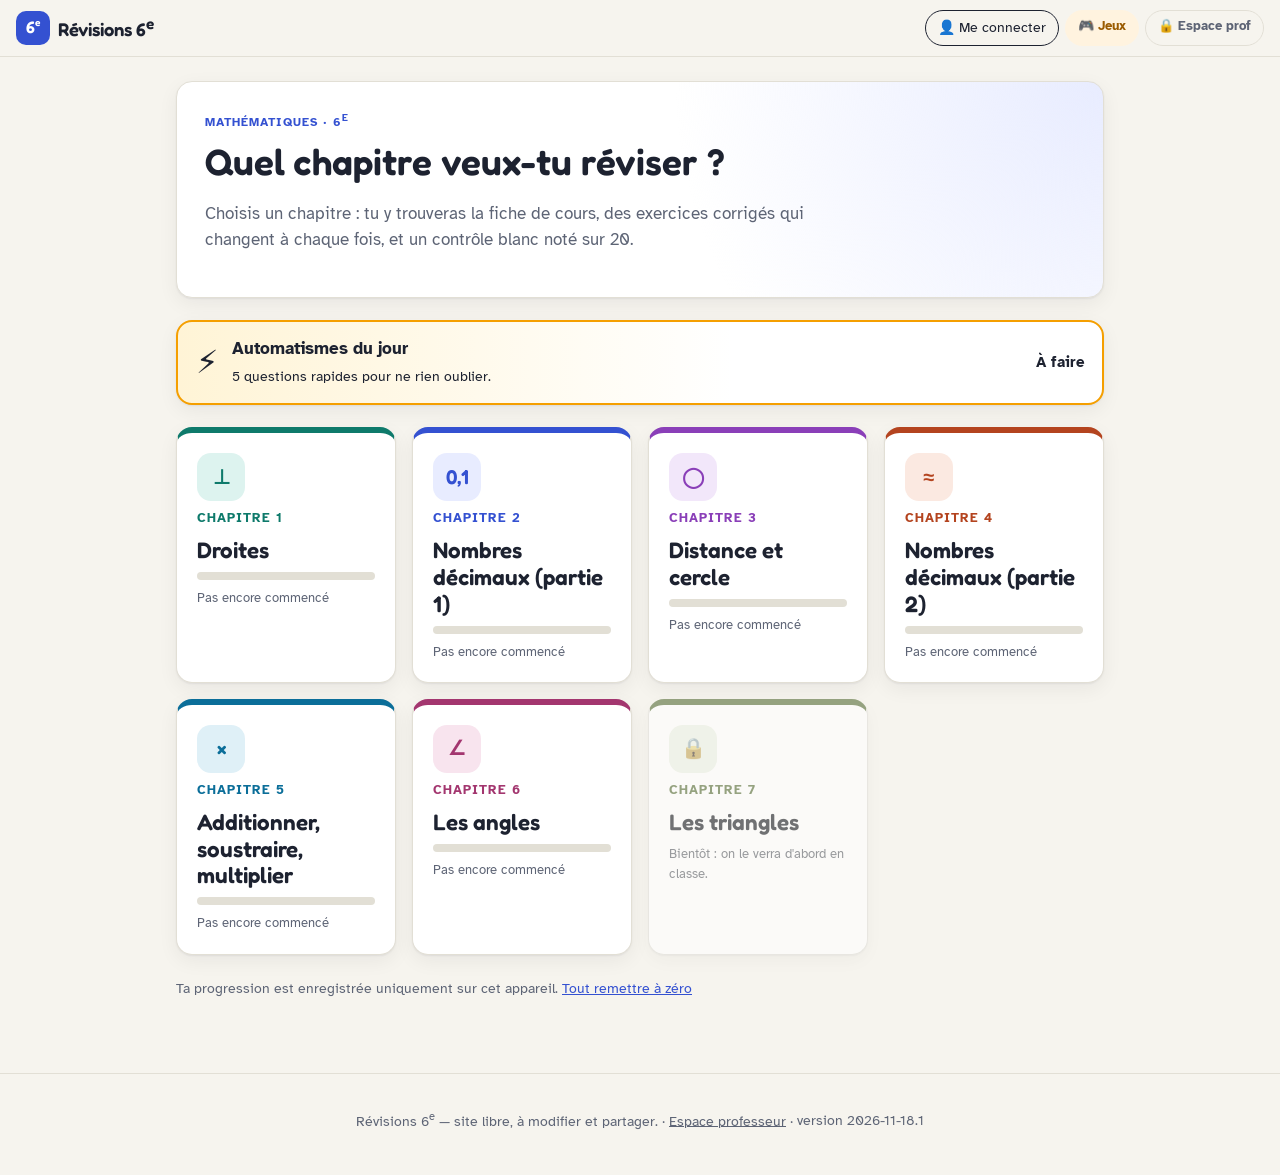
==== commit 35df44ab: "Angles : un seul onglet Jeux (liste des jeux du chapitre), Les Corsaires devient La Bataille navale " ====
--- a/index.html
+++ b/index.html
@@ -9,8 +9,8 @@
   <link rel="preconnect" href="https://fonts.gstatic.com" crossorigin>
   <link href="https://fonts.googleapis.com/css2?family=Atkinson+Hyperlegible:wght@400;700&family=Fredoka:wght@500;600&display=swap" rel="stylesheet">
   <meta name="site-version" content="2026-11-18.1">
-  <link rel="stylesheet" href="style.css?v=2026-11-18.2">
-  <link rel="stylesheet" href="chapitres-p2.css?v=2026-11-18.1">
+  <link rel="stylesheet" href="style.css?v=2026-11-27.1">
+  <link rel="stylesheet" href="chapitres-p2.css?v=2026-11-24.1">
 </head>
 <body>
 
@@ -19,6 +19,7 @@
   <a href="#/" class="chap-pill" id="chap-pill" hidden></a>
   <nav id="nav" aria-label="Sections du chapitre"></nav>
   <span class="top-links">
+    <span id="suivi-btn"></span>
     <a href="#/jeux" class="prof-link games-link" title="Tous les jeux du site">🎮 Jeux</a>
     <a href="#/prof" class="prof-link" title="Espace professeur (protégé par un code)">🔒 Espace prof</a>
   </span>
@@ -1153,10 +1154,41 @@
     <div class="exercise" data-gen="a-biss"></div>
   </section>
 
-  <section class="page" data-ch="angles" data-p="jeux" data-title="🎮 Jeux" data-game="1" data-game-name="Estimangle" data-game-img="jeux-img/estimangle.jpg" data-game-desc="Trouve la mesure exacte d'un angle, sans rapporteur.">
+  <section class="page" data-ch="angles" data-p="jeux" data-title="🎮 Jeux" data-game-list="1">
     <h1>Jeux — Les angles</h1>
-    <p class="lead">Estimangle : trouve la mesure exacte d'un angle, sans rapporteur.</p>
+    <div class="chapters games-list"></div>
+  </section>
+
+  <section class="page" data-ch="angles" data-p="estimangle" data-title="🎮 Estimangle" data-game="1" data-game-name="Estimangle" data-game-img="jeux-img/estimangle.jpg" data-game-desc="Trouve la mesure exacte d'un angle, sans rapporteur.">
+    <h1>Estimangle — les angles</h1>
+    <p class="lead">Trouve la mesure exacte d'un angle, sans rapporteur.</p>
     <div class="game" data-game="estimangle"></div>
+  </section>
+
+  <section class="page" data-ch="angles" data-p="vitrail" data-title="🎮 Le Vitrail" data-game="1" data-game-name="Le Vitrail" data-game-img="jeux-img/vitrail.svg" data-game-desc="Rallume un vitrail de cathédrale : chaque vitre est un angle à trouver avec la bonne propriété (opposés par le sommet, angle plat, angle droit, bissectrice, adjacents).">
+    <h1>Le Vitrail — les angles</h1>
+    <p class="lead">Une rosace : des demi-droites de même origine O, quelques vitres allumées (leur mesure est donnée), les autres éteintes. Pour allumer une vitre, choisis la propriété qui donne sa mesure (opposés par le sommet, angle plat, angle droit, bissectrice, angles adjacents) et tape la mesure. Bloqué ? Le bouton 💡 Indice montre les vitres à regarder, puis le calcul, puis la solution. À partir de l'étape 4, chaque propriété sert un nombre de fois limité : il faut prévoir l'ordre !</p>
+    <div class="game-frame" data-frame="jeu-vitrail/index.html?v=2026-11-24.2">
+      <div class="game-frame-bar">
+        <button type="button" class="btn game-full">⛶ Plein écran</button>
+        <a class="btn" href="jeu-vitrail/index.html?v=2026-11-24.2" target="_blank" rel="noopener">Ouvrir dans un nouvel onglet ↗</a>
+      </div>
+      <iframe title="Le Vitrail" allow="fullscreen" allowfullscreen></iframe>
+    </div>
+    <p class="small muted">7 rosaces, 3 figures chacune ; 3 étoiles sans aucune fêlure (mesure fausse ou mauvaise propriété) ni indice. Chaque vitre allumée s'écrit comme une rédaction. ⚔️ Mode Duel : deux élèves sur la même tablette (bouton ⟳ pour les placer face à face), chacun son tour allume une vitre et gagne ses degrés ; allumer une vitre en débloque d'autres… pour l'adversaire aussi. Pour le duel, ouvre plutôt le jeu dans un nouvel onglet, en plein écran.</p>
+  </section>
+
+  <section class="page" data-ch="angles" data-p="corsaires" data-title="🎮 La Bataille navale" data-game="1" data-game-name="La Bataille navale" data-game-img="jeux-img/corsaires.svg?v=2" data-game-desc="Des bateaux ennemis cachés dans les angles autour des îles : pour tirer, écris le nom de l'angle visé, le sommet au milieu.">
+    <h1>La Bataille navale — nommer un angle</h1>
+    <p class="lead">Une carte au trésor : des îles (les sommets) et des demi-droites vers des bouées. Des bateaux ennemis se cachent dans les angles. Pour tirer, écris le nom de l'angle visé en touchant trois lettres : un point, l'île au milieu, un point. Un nom faux, et le boulet est perdu !</p>
+    <div class="game-frame" data-frame="jeu-corsaires/index.html?v=2026-11-27.1">
+      <div class="game-frame-bar">
+        <button type="button" class="btn game-full">⛶ Plein écran</button>
+        <a class="btn" href="jeu-corsaires/index.html?v=2026-11-27.1" target="_blank" rel="noopener">Ouvrir dans un nouvel onglet ↗</a>
+      </div>
+      <iframe title="La Bataille navale" allow="fullscreen" allowfullscreen></iframe>
+    </div>
+    <p class="small muted">5 cartes ; il faut couler la flotte avant d'avoir vidé sa réserve de boulets ; 3 étoiles sans aucun nom faux. ⚔️ Mode Duel : deux élèves sur la même tablette (bouton ⟳ pour les placer face à face). Chacun cache d'abord sa flotte sur sa moitié sans que l'autre voie, puis chacun son tour tire sur celle de l'adversaire en nommant l'angle visé ; le premier qui coule tout gagne. Pour le duel, ouvre plutôt le jeu dans un nouvel onglet, en plein écran.</p>
   </section>
 
   <section class="page" data-ch="angles" data-p="erreurs" data-title="Mes erreurs">
@@ -1315,6 +1347,19 @@
     <div class="exercise" data-gen="t-cercle"></div>
   </section>
 
+  <section class="page" data-ch="triangles" data-p="jeux" data-title="🎮 Trigone" data-game="1" data-game-name="Trigone" data-game-img="jeux-img/trigone.svg" data-game-desc="L'atelier des triangles : le triangle mystère (pose les bonnes questions, barre les plans) et la charpente (trois angles qui font un angle plat).">
+    <h1>Jeux — Les triangles</h1>
+    <p class="lead">Trigone : retrouve le triangle mystère parmi 12 plans en posant le moins de questions possible (lis les codages, calcule le troisième angle, puis barre les plans qui ne vont pas), et construis des charpentes : trois angles mis bout à bout doivent former un angle plat (180°).</p>
+    <div class="game-frame" data-frame="jeu-trigone/index.html?v=2026-11-24.1">
+      <div class="game-frame-bar">
+        <button type="button" class="btn game-full">⛶ Plein écran</button>
+        <a class="btn" href="jeu-trigone/index.html?v=2026-11-24.1" target="_blank" rel="noopener">Ouvrir dans un nouvel onglet ↗</a>
+      </div>
+      <iframe title="Trigone" allow="fullscreen" allowfullscreen></iframe>
+    </div>
+    <p class="small muted">7 plans. ⚔️ Mode Duel : deux élèves sur la même tablette, moitié gauche / moitié droite (bouton ⟳ pour les placer face à face), chacun son tour. Pour le duel, ouvre plutôt le jeu dans un nouvel onglet, en plein écran. Duels : triangle mystère à deux, ou course aux triangles.</p>
+  </section>
+
   <section class="page" data-ch="triangles" data-p="erreurs" data-title="Mes erreurs">
     <h1>Mes erreurs — Les triangles</h1>
     <p class="lead">Les types de questions que tu as ratés reviennent ici. Un point faible disparaît après 2 réussites d'affilée sans indice.</p>
@@ -1335,11 +1380,14 @@
 </footer>
 
 <script src="qrcode.js?v=2026-11-16.3"></script>
-<script src="script.js?v=2026-11-18.2"></script>
+<!-- Suivi des élèves (compte avec code personnel) : avant script.js, qui lit la progression -->
+<script src="suivi.js?v=2026-11-26.1"></script>
+<script>Suivi.init({ niveau: '6', keys: ['revisions6e-v1'], merge: { 'revisions6e-v1': Suivi.fusionRevisions } }); Suivi.bouton(document.getElementById('suivi-btn'));</script>
+<script src="script.js?v=2026-11-27.1"></script>
 <script>document.write('<script src="ouverture.js?t=' + Date.now() + '"><\/script>');</script>
 <script src="chapitres-p2.js?v=2026-11-18.1"></script>
 <script src="questions-difficiles.js?v=2026-11-16.3"></script>
 <script src="poser.js?v=2026-11-16.3"></script>
-<script src="jeux.js?v=2026-11-16.3"></script>
+<script src="jeux.js?v=2026-11-25.2"></script>
 </body>
 </html>
--- a/style.css
+++ b/style.css
@@ -398,6 +398,7 @@
 /* mode d'emploi de l'instrument : étapes numérotées, l'étape en cours en gras, les étapes faites cochées */
 .geo-help { border: 1.5px solid var(--line); border-radius: 10px; padding: 8px 12px 6px; font-size: .95rem; }
 .geo-ht { display: block; margin-bottom: 2px; }
+.geo-ht:empty, .geo-names:empty { display: none; }
 .geo-steps { margin: 0; padding-left: 1.5em; }
 .geo-steps li { margin: 2px 0; color: var(--muted); }
 .geo-steps li.now { color: inherit; font-weight: 700; }
@@ -904,6 +905,17 @@
 .rq-a .rq-tag { color: var(--ok); }
 .rq-good { margin: 0 0 8px; font-size: 1.3em; }
 .rq-good b { color: var(--ok); }
+.ctl-rq { scroll-margin-top: 90px; }
+.ctl-rq.rq-ok, .ctl-rq.rq-ko { border: 2px solid var(--ok); border-left-width: 8px; border-radius: 14px; padding: 12px 14px; margin: 14px 0; }
+.ctl-rq.rq-ko { border-color: var(--ko); background: var(--ko-soft); }
+.ctl-rq.rq-ko .rq-q { background: var(--surface, #fff); border-radius: 10px; padding: 8px 10px; }
+.rq-badge { display: inline-block; margin-left: 6px; padding: 3px 12px; border-radius: 999px; font-size: .95em; font-weight: 800; vertical-align: middle; }
+.rq-badge-ok { background: var(--ok); color: var(--surface); }
+.rq-badge-ko { background: var(--ko); color: var(--surface); }
+.rq-pills { display: flex; flex-wrap: wrap; gap: 8px; margin: 6px 0 4px; }
+.rq-pill { display: inline-block; min-width: 3.2em; text-align: center; padding: 6px 10px; border-radius: 999px; font-weight: 800; text-decoration: none; border: 2px solid var(--line); color: inherit; }
+.rq-pill-ok { background: var(--ok-soft); border-color: var(--ok); color: var(--ok); }
+.rq-pill-ko { background: var(--ko-soft); border-color: var(--ko); color: var(--ko); }
 #ctl-card textarea { display: block; width: 100%; box-sizing: border-box; margin: 4px 0 8px; font: inherit; }
 .ctl-sheet .ctl-qt svg.fig { max-height: 34mm; max-width: 100%; display: block; margin: 1mm auto; }
 .ctl-sheet.ver-a .ctl-qt svg.fig { max-height: 46mm; }
@@ -1006,7 +1018,7 @@
 @media (max-width: 720px) { .top-links { position: absolute; top: 10px; right: 12px; } .top { position: sticky; } }
 
 /* ============ Salle de jeux et jeu intégré (Le Pont des Fractions) ============ */
-#games-hub { grid-template-columns: repeat(auto-fill, minmax(min(100%, 280px), 1fr)); }
+#games-hub, .games-list { grid-template-columns: repeat(auto-fill, minmax(min(100%, 280px), 1fr)); }
 .game-card {
   display: flex; flex-direction: column; text-decoration: none; color: var(--ink); overflow: hidden;
   background: var(--surface); border: 1px solid var(--line); border-radius: var(--radius); box-shadow: var(--shadow); transition: transform .15s;
--- a/chapitres-p2.css
+++ b/chapitres-p2.css
@@ -43,8 +43,8 @@
 .ex-fb .p2-pose { background: var(--surface); }
 
 /* Angles : arcs de marquage et rapporteur */
-.fig .f-arcm { stroke: var(--accent); stroke-width: 1.8; fill: none; }
-.fig .f-arc-red { stroke: #d6336c; }
+.fig .f-arcm, .mp-svg .f-arcm { stroke: var(--accent); stroke-width: 1.8; fill: none; }
+.fig .f-arc-red, .mp-svg .f-arc-red { stroke: #d6336c; }
 .fig .f-arc-blue { stroke: #1c7ed6; }
 .fig .f-arc-green { stroke: #2b8a3e; }
 .fig .p2-prot-out { font-size: calc(var(--k, 1) * .2px); fill: #3451d1; text-anchor: middle; dominant-baseline: middle; font-family: "Atkinson Hyperlegible", sans-serif; font-weight: 700; }
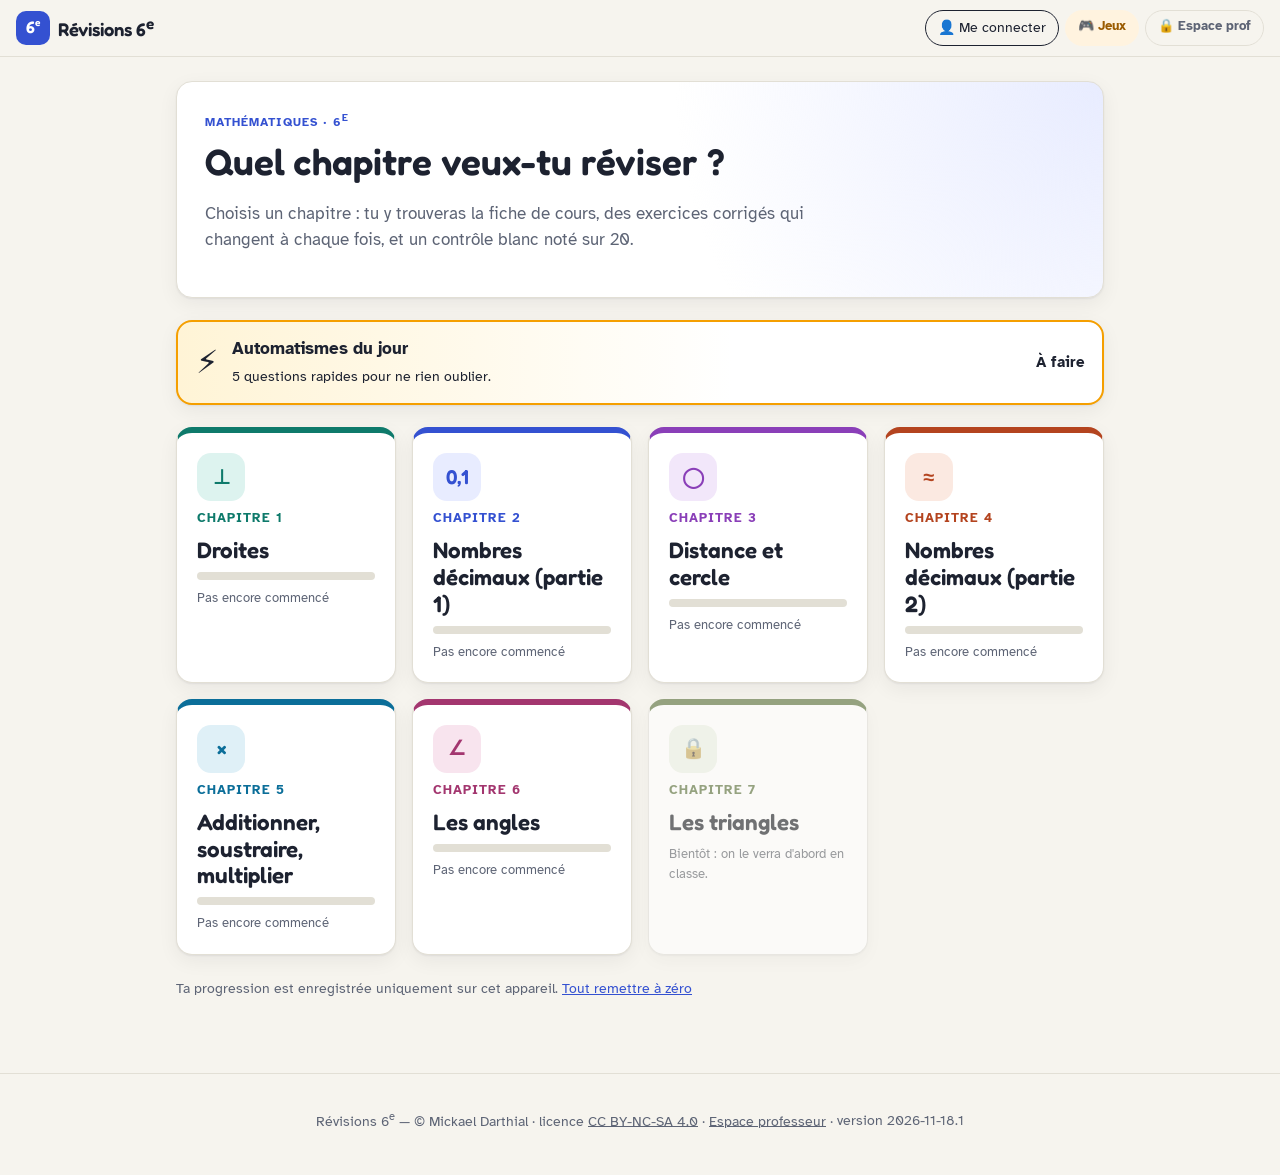
==== commit e91b61c2: "Pied de page : © Mickael Darthial, licence CC BY-NC-SA 4.0 Co-Authored-By: Claude Opus 5.5 <noreply@" ====
--- a/index.html
+++ b/index.html
@@ -1376,7 +1376,7 @@
 </main>
 
 <footer class="foot">
-  <p>Révisions 6<sup>e</sup> — site libre, à modifier et partager. · <a href="#/prof">Espace professeur</a> · <span id="site-version" class="muted"></span></p>
+  <p>Révisions 6<sup>e</sup> — © Mickael Darthial · licence <a href="https://creativecommons.org/licenses/by-nc-sa/4.0/deed.fr" target="_blank" rel="license noopener">CC BY-NC-SA 4.0</a> · <a href="#/prof">Espace professeur</a> · <span id="site-version" class="muted"></span></p>
 </footer>
 
 <script src="qrcode.js?v=2026-11-16.3"></script>
